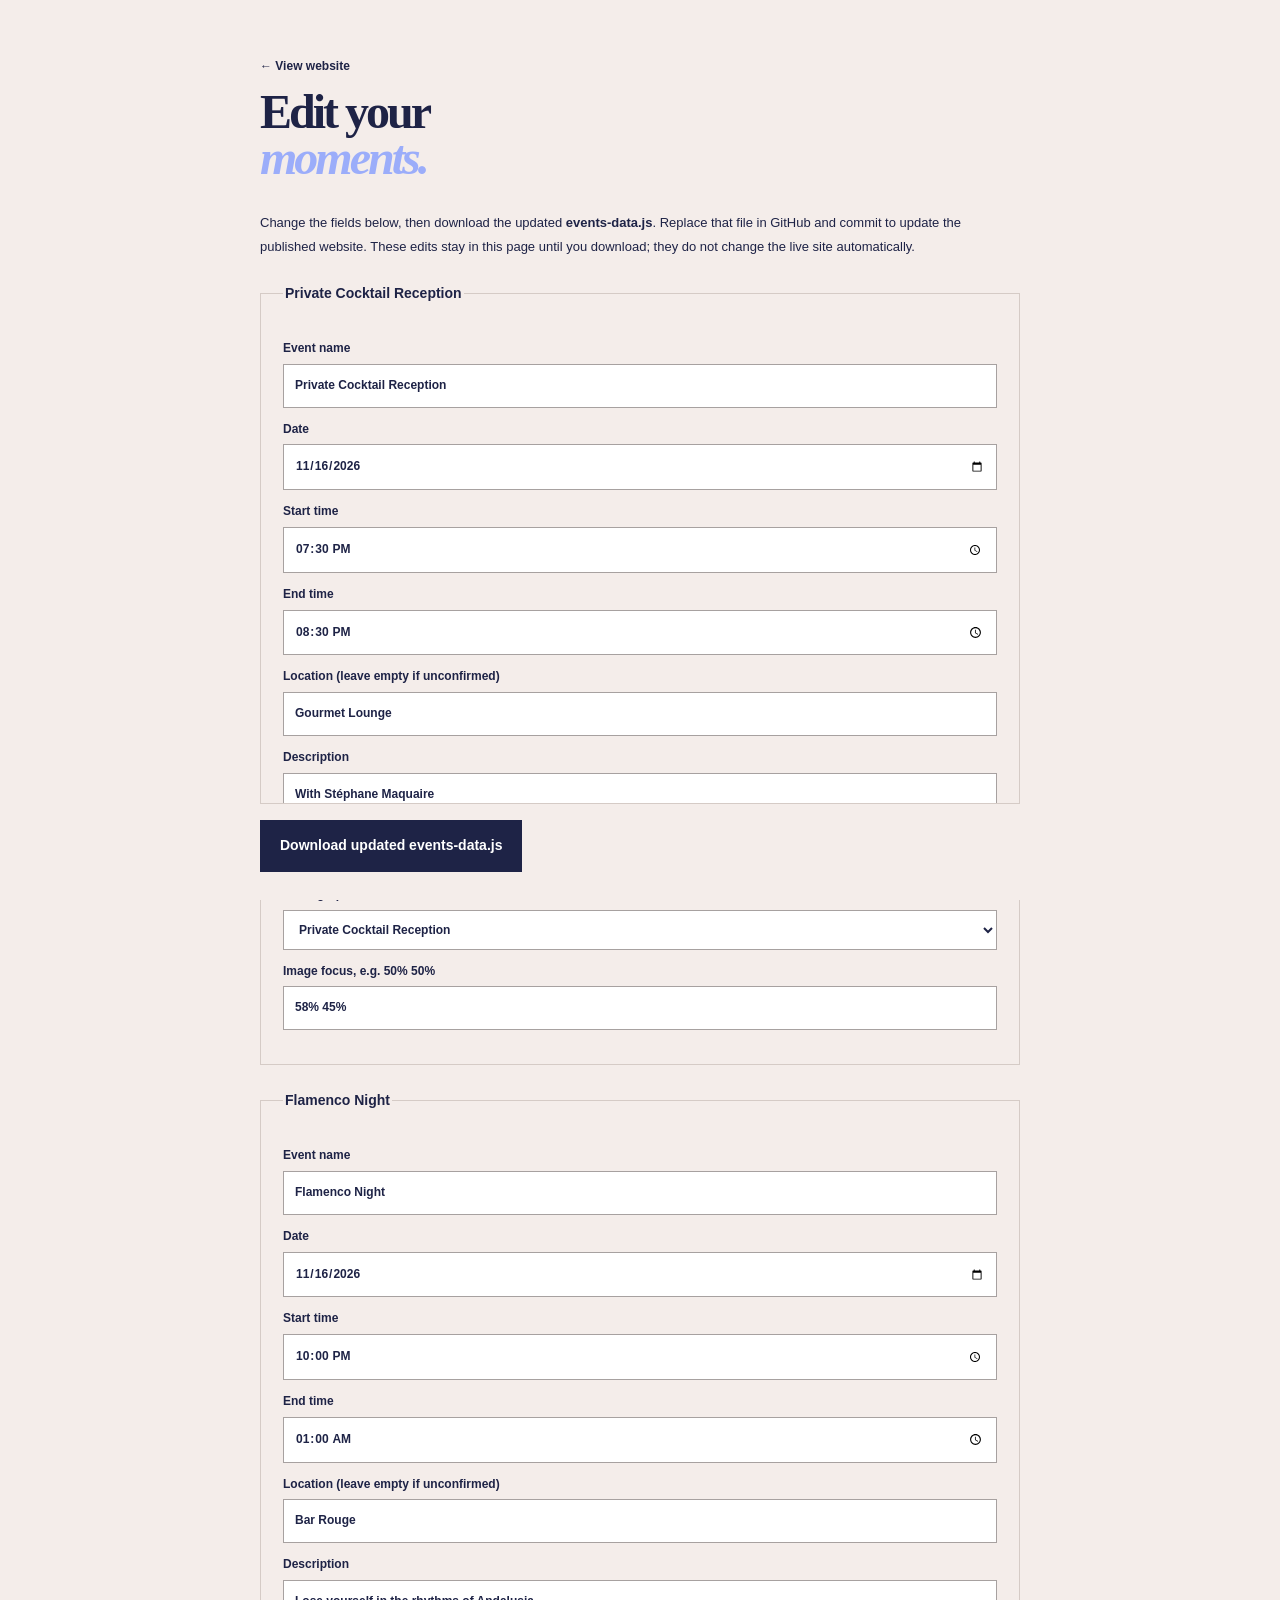
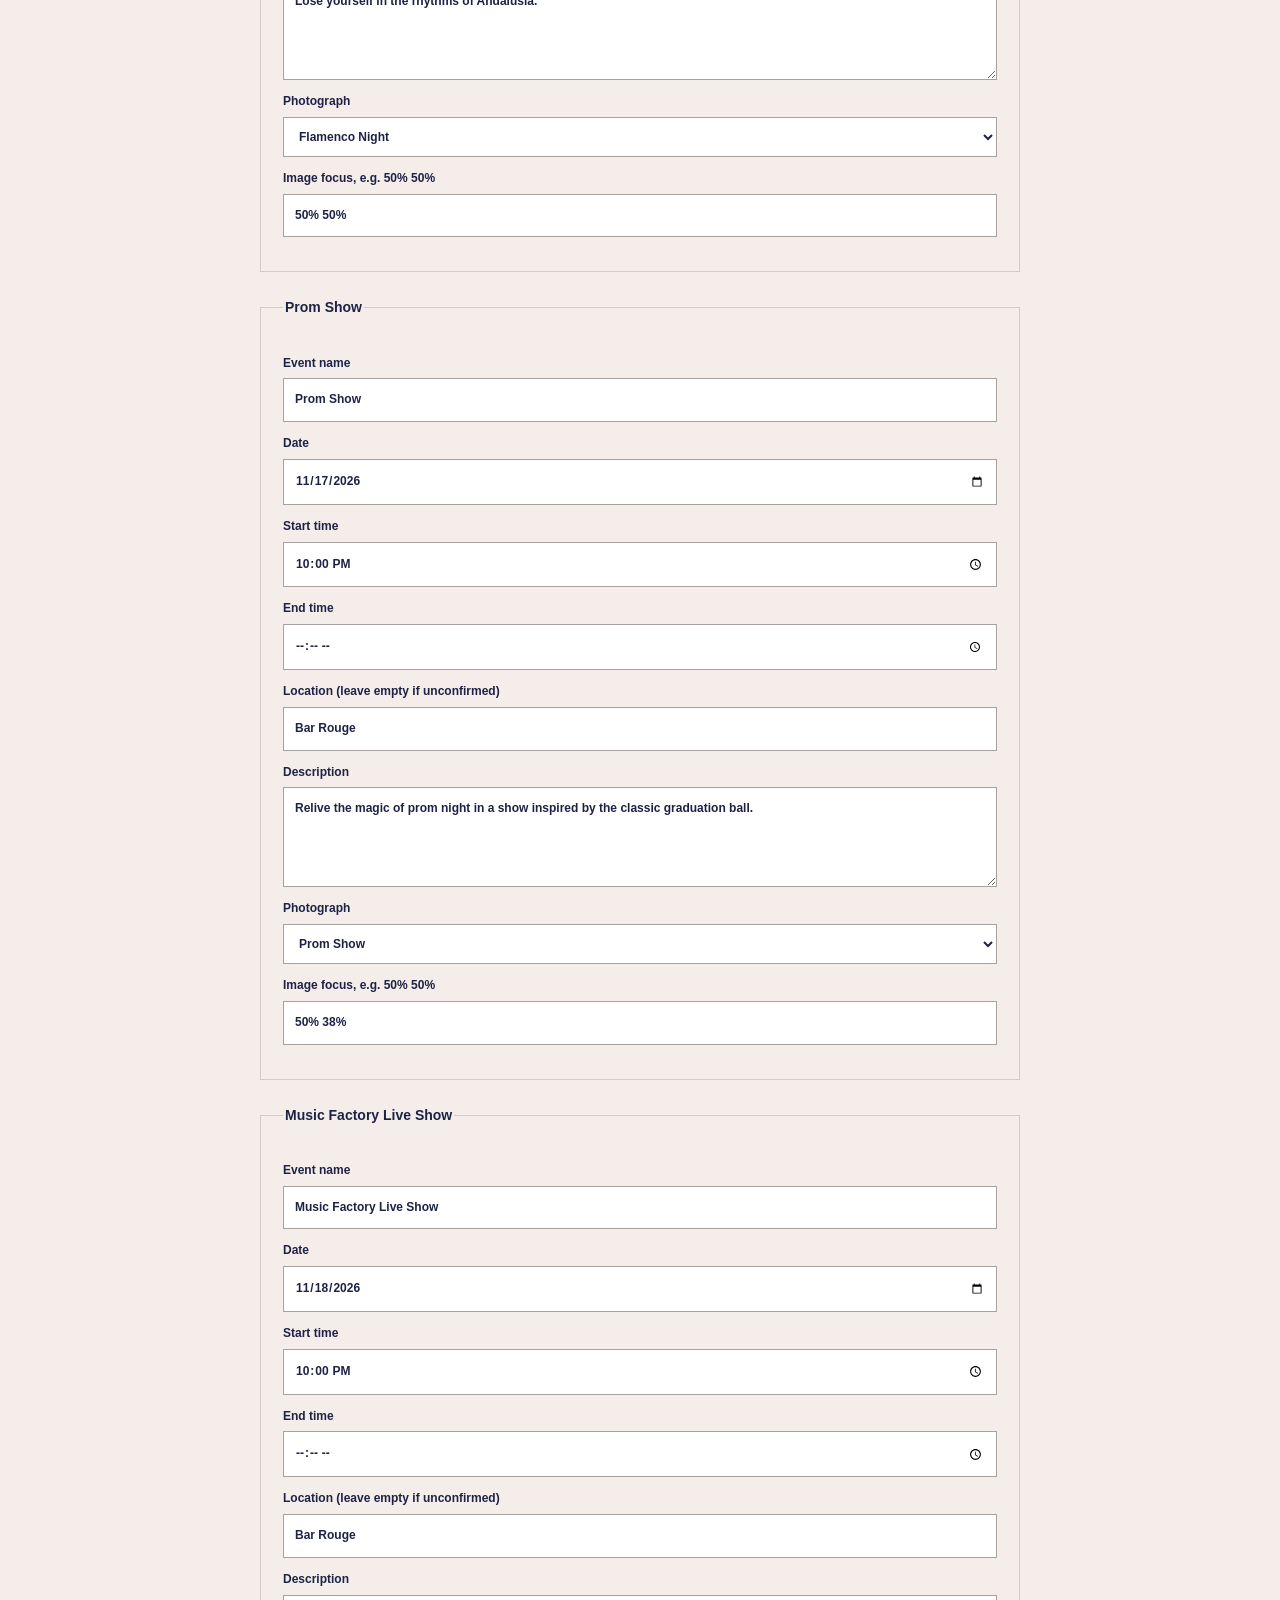
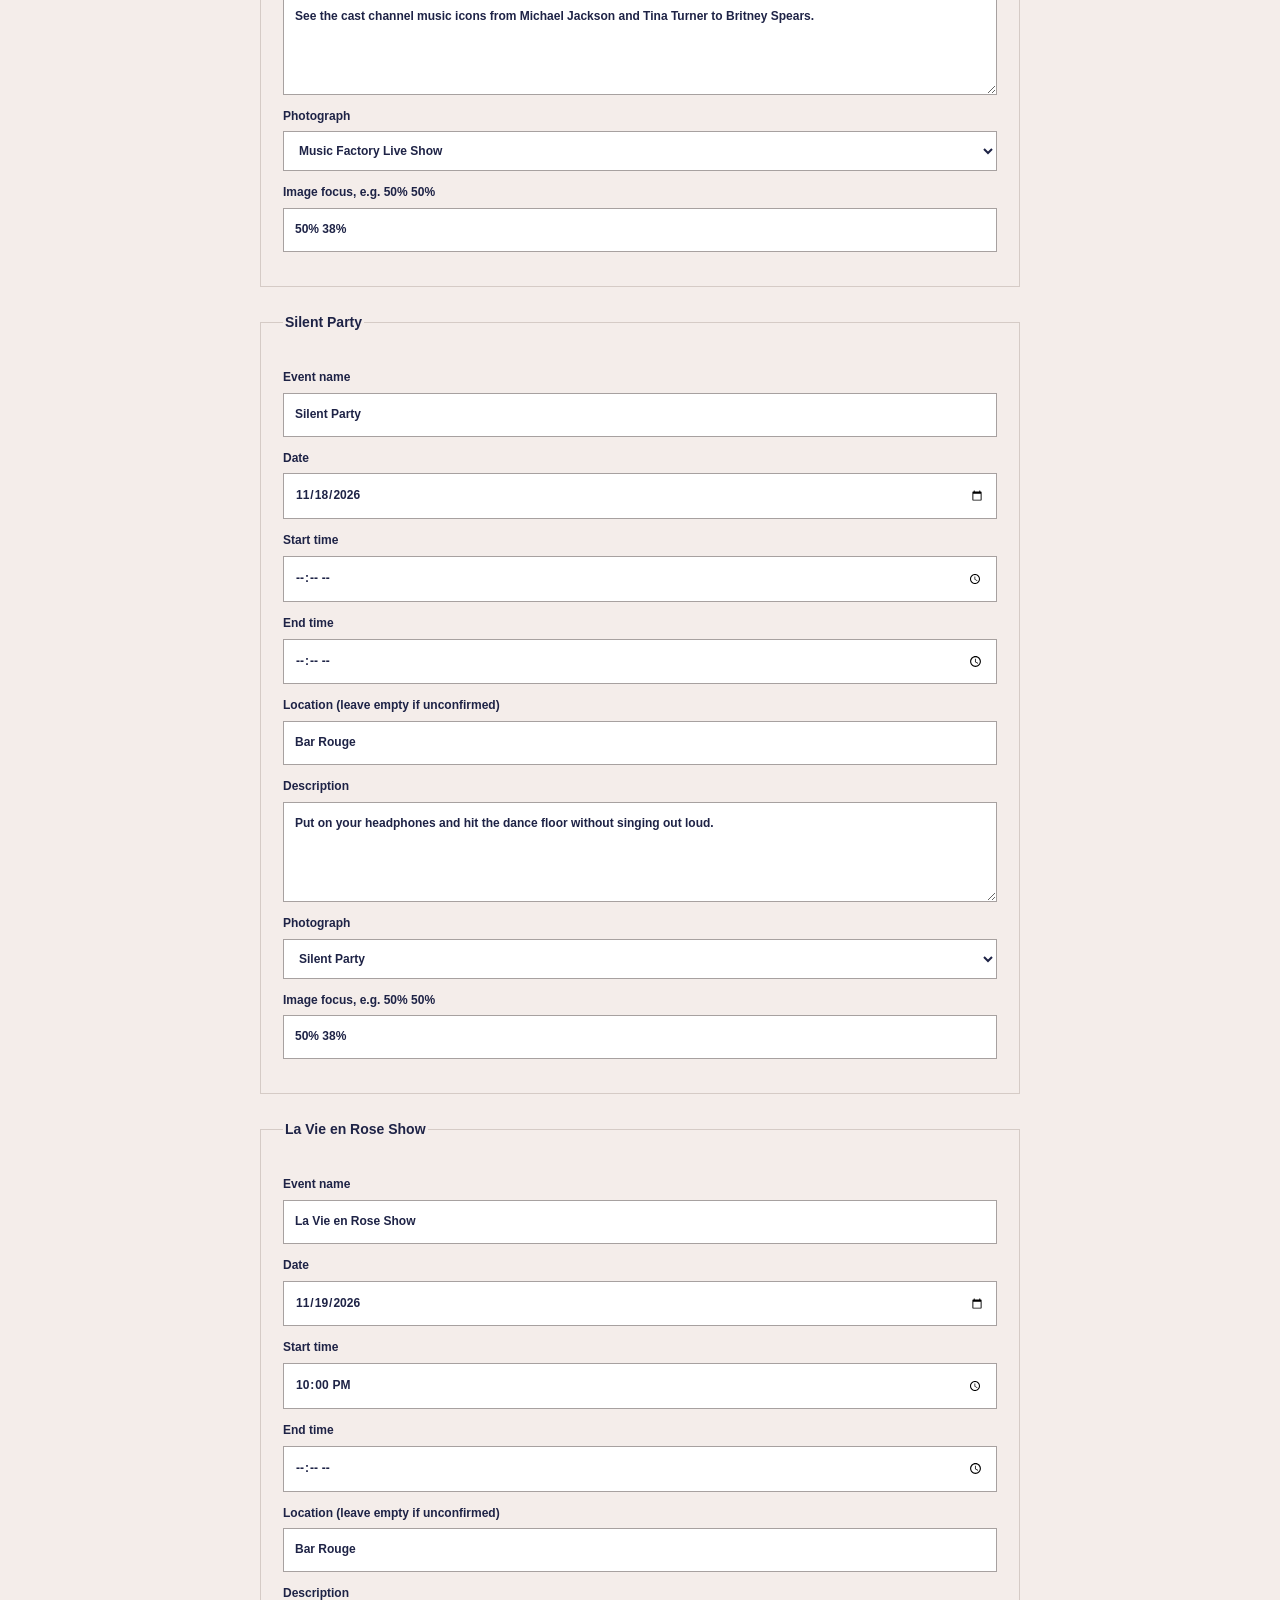
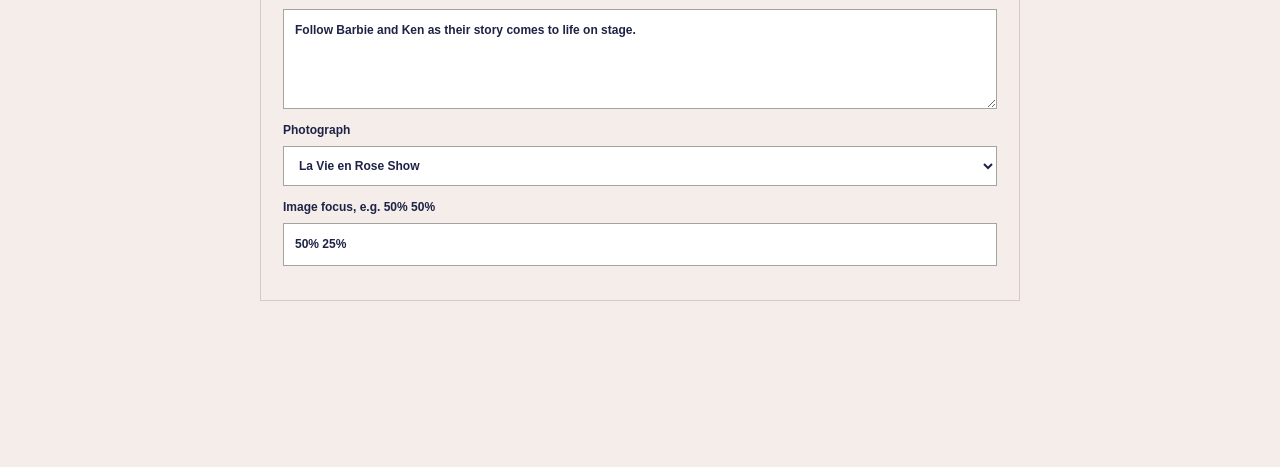
==== editor.html @ 154d4a08 "Add files via upload" ====
<!doctype html><html lang="en"><head><meta charset="utf-8"><meta name="viewport" content="width=device-width,initial-scale=1"><title>Edit Live at Marbella</title><link rel="stylesheet" href="styles.css?v=8"><style>body{background:var(--paper);color:var(--navy);--line:#d5cbc6}main{max-width:800px;margin:25px auto;padding:20px}h1{font-size:48px}h2{font-size:28px}fieldset{border:1px solid var(--line);padding:22px;margin:24px 0}legend{font-weight:700}label{display:block;font-size:12px;font-weight:700;margin:12px 0}input,textarea,select{width:100%;display:block;margin-top:5px;padding:11px;border:1px solid #a7a1a0;background:#fff;color:var(--navy);border-radius:0}textarea{min-height:100px}.row{display:grid;grid-template-columns:repeat(3,1fr);gap:12px}.save{position:sticky;bottom:0;background:var(--paper);padding:16px 0;border-top:1px solid var(--line)}.save button{background:var(--navy);color:white;border:0;padding:14px 20px;font-weight:700}.help{font-size:13px;line-height:1.8}#status{font-size:12px;color:#28553c}@media(max-width:500px){main{padding:16px;margin:0}.row{grid-template-columns:1fr}fieldset{padding:16px}}</style><script defer src="events-data.js"></script><script defer src="editor.js"></script></head><body><main><a class="back" href="index.html">← View website</a><h1>Edit your <em>moments.</em></h1><p class="help">Change the fields below, then download the updated <strong>events-data.js</strong>. Replace that file in GitHub and commit to update the published website. These edits stay in this page until you download; they do not change the live site automatically.</p><form id="editor"><div id="fields"></div><div class="save"><button type="submit">Download updated events-data.js</button><p id="status" role="status"></p></div></form></main></body></html>
---- styles.css ----
:root{--navy:#1e2346;--accent:#9badfa;--stone:#dbd0cb;--paper:#f4edea;--line:#ffffff26;--muted:#c2c5d8;--serif:Newsreader,Georgia,serif;--sans:Inter,Arial,sans-serif}*{box-sizing:border-box}html{scroll-behavior:smooth;scroll-padding-top:95px}body{margin:0;background:var(--navy);color:var(--paper);font:500 14px/1.65 var(--sans);-webkit-font-smoothing:antialiased}a{color:inherit;text-decoration:none}button,input,textarea,select{font:inherit}a:focus-visible,button:focus-visible,input:focus-visible,textarea:focus-visible,select:focus-visible{outline:3px solid var(--accent);outline-offset:5px}button{cursor:pointer;color:inherit}.skip{position:fixed;top:-90px;z-index:30;padding:12px;background:var(--paper);color:var(--navy)}.skip:focus{top:10px}.site-header{max-width:1320px;min-height:100px;margin:auto;padding:20px 40px;display:flex;align-items:center;justify-content:space-between;gap:24px}.back,.programme-link{font-size:12px;font-weight:600;min-height:44px;display:flex;align-items:center}.brand{display:flex;align-items:center;gap:12px}.brand img{object-fit:contain}.brand span{font-size:10px;font-weight:700;letter-spacing:1.4px;line-height:1.4}.brand small{display:block;font-size:8px;font-weight:600;letter-spacing:2px;margin-top:6px;color:var(--accent)}.hero{max-width:1240px;margin:30px auto 75px;display:grid;grid-template-columns:.95fr 1.15fr;gap:48px;align-items:center}.hero-text{padding:24px 0}.eyebrow{font-size:10px;font-weight:700;letter-spacing:1.5px;line-height:1.6}h1{font:700 clamp(68px,7.8vw,112px)/.96 var(--serif);letter-spacing:-3px;margin:0 0 30px}h1 em{display:block;color:var(--accent);font-weight:700}.hero-copy{font-size:15px;line-height:1.8;font-weight:500;color:var(--stone);max-width:310px;margin:0 0 25px}.text-link{display:inline-flex;align-items:center;gap:30px;padding:10px 0;border-bottom:1px solid currentColor;font-size:12px;font-weight:700}.hero-photo{position:relative;overflow:hidden;aspect-ratio:1.23}.hero-photo img{height:100%;width:100%;object-fit:cover;object-position:59% 50%;display:block}.photo-caption{position:absolute;left:20px;bottom:18px;padding:8px 0;color:white;text-shadow:0 1px 9px #111;letter-spacing:1.2px;font-size:8px;font-weight:700}.moments{max-width:1160px;margin:auto;padding-bottom:64px}.section-head{display:flex;align-items:end;justify-content:space-between;gap:20px;margin:0 0 28px}h2{font:700 44px/1.1 var(--serif);letter-spacing:-1px;margin:0}h2 em{font-weight:500;color:var(--accent)}.section-head p{font-size:12px;margin:0 0 4px;color:var(--stone)}.day-nav{display:grid;grid-template-columns:repeat(4,minmax(0,1fr));position:sticky;top:0;z-index:10;background:var(--navy);border-top:1px solid var(--line);border-bottom:1px solid var(--line)}.day-nav button{background:none;border:0;border-bottom:3px solid transparent;padding:14px 8px;min-height:70px;font-size:19px;font-weight:700;line-height:1.25}.day-nav small{display:block;font-size:9px;letter-spacing:1px;font-weight:600;margin-top:5px;color:var(--muted)}.day-nav button[aria-pressed=true]{color:var(--accent);border-bottom-color:var(--accent);background:#9badfa0a}.day-nav button[aria-pressed=true] small{color:var(--accent)}.schedule-note{font-size:10px;line-height:1.7;color:var(--muted);margin:17px 0 38px}.day-section{margin-bottom:36px}.day-title{display:flex;align-items:baseline;justify-content:space-between;gap:20px;margin-bottom:25px}.day-title h3{font:500 27px/1.2 var(--serif);margin:0;color:var(--stone)}.day-title span{font-size:9px;font-weight:700;letter-spacing:1.1px;color:var(--accent)}.event-grid{display:grid;grid-template-columns:repeat(2,minmax(0,1fr));gap:65px 46px;align-items:start}.moment-card{min-width:0;background:none;color:var(--paper)}.moment-meta{display:flex;align-items:baseline;justify-content:space-between;gap:12px;padding:0 0 12px;border-bottom:1px solid var(--line);margin-bottom:14px}.moment-time{font-size:13px;line-height:1.5;font-weight:700;margin:0;white-space:nowrap}.moment-time small{font-size:8px;color:var(--accent);margin-left:5px}.moment-category{font-size:8px;line-height:1.5;letter-spacing:1.1px;text-align:right;text-transform:uppercase;font-weight:700;color:var(--accent);margin:0}.moment-photo{aspect-ratio:4/5;position:relative;overflow:hidden;background:#161b36}.moment-image{display:block;width:100%;height:100%;object-fit:cover}.moment-copy{padding:26px 0 0}.moment-title{font:700 58px/.98 var(--serif);letter-spacing:-1.3px;margin:0 0 20px;overflow-wrap:break-word}.moment-title span,.moment-title em{display:block}.moment-title em{font-weight:700;color:var(--accent)}.moment-location{font-size:12px;line-height:1.6;font-weight:700;color:var(--paper);margin:0 0 17px}.moment-description{font-size:14px;line-height:1.8;color:var(--stone);margin:0;max-width:390px}.moment-dress{display:flex;justify-content:space-between;align-items:baseline;gap:15px;font-size:12px;font-weight:600;padding-top:17px;margin:23px 0 0;border-top:1px solid var(--line);color:var(--paper)}.moment-dress span:first-child{font-size:8px;letter-spacing:1.3px;color:var(--accent);font-weight:700}.single .event-grid{grid-template-columns:1fr}.single .moment-card{display:grid;grid-template-columns:1.1fr 1fr;gap:60px;align-items:center}.single .moment-title{font-size:80px}.single .moment-description{max-width:340px}.single .moment-copy{padding:25px 0 0}.live-status{padding:14px 18px;border-left:3px solid var(--accent);background:#9badfa18;margin:0 0 26px;font-size:12px;font-weight:600}.programme-cta{max-width:1160px;border-top:1px solid var(--line);margin:auto;padding:55px 24px 60px;text-align:center}.programme-cta h2{font-size:50px;margin:23px 0}.programme-cta .eyebrow{font-size:9px;color:var(--stone)}footer{max-width:1160px;margin:auto;padding:30px 0 34px;border-top:1px solid var(--line);display:flex;justify-content:space-between;align-items:center;font-size:10px;font-weight:700;letter-spacing:1px;gap:20px}footer small{display:block;font-size:9px;color:var(--muted);font-weight:500;letter-spacing:0;margin-top:5px}footer a{font-size:11px;letter-spacing:0;min-height:44px;display:flex;align-items:center}
@media(max-width:1320px){.hero{margin-left:40px;margin-right:40px}.moments,footer,.programme-cta{margin-left:40px;margin-right:40px}}
@media(max-width:760px){.site-header{padding:12px 22px;min-height:76px}.programme-link{display:none}.brand img{width:38px;height:42px}.brand{gap:8px}.brand span{font-size:9px;letter-spacing:.8px}.brand small{font-size:7px;letter-spacing:1px}.back{font-size:11px}.hero{margin:14px 22px 46px;grid-template-columns:1fr;gap:24px}.hero-text{padding:12px 0 0}h1{font-size:70px;letter-spacing:-2.2px;margin:0 0 20px}h1 em{display:block}.hero-copy{font-size:14px;line-height:1.7;max-width:290px;margin-bottom:13px}.hero-copy br{display:none}.text-link{font-size:12px;padding:9px 0;gap:26px}.hero-photo{aspect-ratio:5/4;margin-right:-22px}.hero-photo img{object-position:58% 43%}.photo-caption{left:14px;bottom:10px;font-size:7px;padding:6px 0}.moments{margin:0 22px;padding-bottom:10px}.section-head{display:block;margin-bottom:25px}h2{font-size:37px;letter-spacing:-.6px}.section-head p{font-size:12px;margin-top:10px;max-width:270px}.day-nav button{min-height:64px;font-size:20px;padding:11px 3px}.day-nav small{font-size:8px;letter-spacing:.7px}.schedule-note{font-size:9px;margin:14px 0 30px;max-width:290px}.day-title{margin-bottom:25px;gap:14px}.day-title h3{font-size:24px}.day-title span{font-size:8px;white-space:nowrap}.event-grid,.single .event-grid{grid-template-columns:1fr;gap:46px}.single .moment-card{display:block}.moment-meta{padding-bottom:11px;margin-bottom:12px}.moment-time{font-size:12px}.moment-category{font-size:7px;letter-spacing:.8px}.moment-photo{aspect-ratio:4/5}.moment-copy,.single .moment-copy{padding:24px 0 0}.moment-title,.single .moment-title{font-size:clamp(46px,13.3vw,60px);line-height:1;letter-spacing:-1px;margin-bottom:18px}.moment-location{font-size:12px;margin-bottom:13px}.moment-description{font-size:14px;line-height:1.75;max-width:310px}.moment-dress{margin-top:20px;padding-top:15px;font-size:11px}.day-section{margin-bottom:36px}.programme-cta{margin:0 22px;padding:32px 0 36px}.programme-cta h2{font-size:39px}.programme-cta .eyebrow{font-size:8px}footer{margin:0 22px;padding:22px 0;font-size:8px;letter-spacing:.5px}footer small{font-size:8px}footer a{font-size:10px}.live-status{font-size:11px;padding:12px 14px}}
@media(max-width:360px){h1{font-size:61px}.brand span{font-size:8px}.back{font-size:10px}.moment-time{font-size:11px}.moment-category{font-size:6.5px}.moment-title,.single .moment-title{font-size:46px}.moment-meta{gap:8px}}
@media(prefers-reduced-motion:reduce){html{scroll-behavior:auto}}

/* Venue and time share one line below the title; no information overlays photos. */
.moment-info{display:flex;flex-wrap:wrap;align-items:center;gap:9px 20px;margin:0 0 19px}.moment-info .moment-location,.moment-info .moment-time{position:static;display:flex;align-items:center;gap:7px;padding:0;margin:0;background:none;color:var(--paper);font-size:12px;font-weight:600;line-height:1.6;white-space:nowrap}.line-icon{display:inline-flex;flex-shrink:0;width:15px;height:15px;color:var(--accent)}.line-icon svg{width:100%;height:100%}.moment-info .moment-time small{margin-left:0;font-size:8px;color:var(--accent)}.nav-icon{width:18px;height:18px;display:inline-block;flex-shrink:0;vertical-align:middle}.back,.programme-link,footer a{gap:9px}.hero-no-photo{display:block;text-align:center;max-width:900px;margin:32px auto 65px}.hero-no-photo .hero-copy{margin-left:auto;margin-right:auto}.hero-no-photo h1 em{display:inline}.hero-photo{margin-left:0;margin-right:0}.hero-photo img{object-position:center}
@media(max-width:760px){.hero-no-photo{margin:18px 22px 45px;text-align:left}.hero-no-photo h1 em{display:block}.hero-no-photo .hero-copy{margin-left:0}.hero-photo{margin-left:0;margin-right:0}.moment-info{gap:9px 15px;margin-bottom:17px}.moment-info .moment-location,.moment-info .moment-time{font-size:11px}.line-icon{width:14px;height:14px}.single .moment-copy{padding-top:24px}}

/* Supplied party cover: balanced margins and a portrait crop retaining both faces. */
.hero-cover{display:grid;grid-template-columns:.95fr 1.05fr;gap:60px;max-width:1160px;margin:22px auto 70px;text-align:left;align-items:center}.hero-cover .hero-photo{width:100%;margin:0;aspect-ratio:4/5;overflow:hidden}.hero-cover .hero-photo img{object-fit:cover;object-position:50% 66%;width:100%;height:100%;display:block}.hero-cover .hero-text{min-width:0}.hero-cover .hero-copy{margin-left:0;margin-right:0}
@media(max-width:1240px){.hero-cover{margin-left:40px;margin-right:40px}}
@media(max-width:760px){.hero-cover{grid-template-columns:1fr;gap:28px;margin:14px 22px 45px}.hero-cover .hero-text{padding:12px 0 0}.hero-cover .hero-photo{aspect-ratio:4/5;width:100%;margin:0}.hero-cover .hero-photo img{object-position:50% 66%}}

/* Compact cover and a direct route to the programme by day. */
.visually-hidden{position:absolute;width:1px;height:1px;padding:0;margin:-1px;overflow:hidden;clip:rect(0,0,0,0);white-space:nowrap;border:0}.hero-cover{display:block;max-width:1160px;margin:18px auto 36px}.hero-cover .hero-text{padding:12px 0 24px}.hero-cover h1{font-size:clamp(58px,7vw,92px);margin:0}.hero-cover h1 em{display:inline}.hero-cover .hero-photo{aspect-ratio:2/1;margin:0;width:100%}.hero-cover .hero-photo img{object-position:50% 65%}.schedule-note{margin-top:12px;margin-bottom:27px}.moment-card{padding-bottom:15px}
@media(max-width:1240px){.hero-cover{margin-left:40px;margin-right:40px}}
@media(max-width:760px){.hero-cover{margin:8px 22px 25px}.hero-cover .hero-text{padding:9px 0 19px}.hero-cover h1{font-size:clamp(41px,12vw,53px);letter-spacing:-1.6px;line-height:1.05}.hero-cover h1 em{display:inline}.hero-cover .hero-photo{aspect-ratio:16/10;width:100%;margin:0}.hero-cover .hero-photo img{object-position:50% 65%}.schedule-note{margin:12px 0 25px;font-size:9px}.day-title{margin-bottom:20px}.moment-title,.single .moment-title{font-size:clamp(42px,12vw,53px)}.event-grid,.single .event-grid{gap:35px}.moment-copy,.single .moment-copy{padding-top:20px}.moment-card{padding-bottom:0}}

@media(max-width:760px){.hero-cover h1{font-size:clamp(34px,11vw,49px)}}
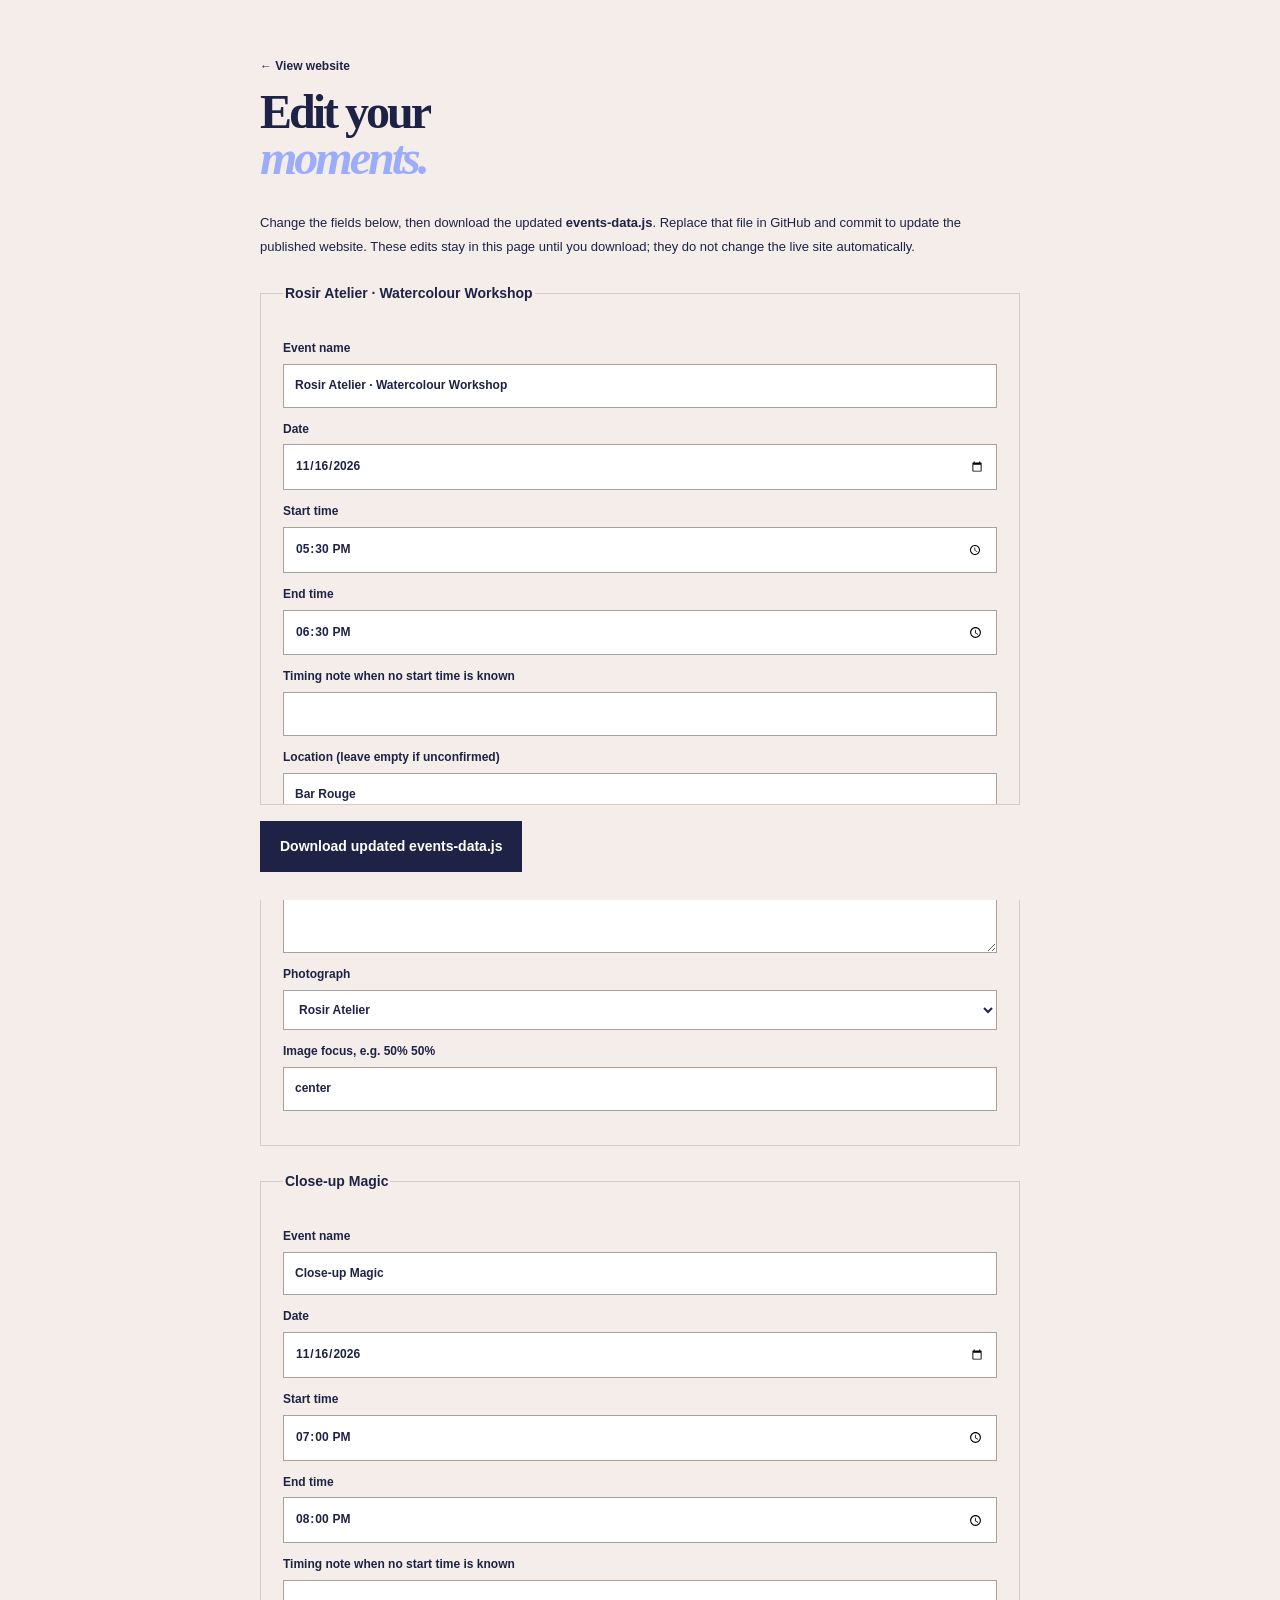
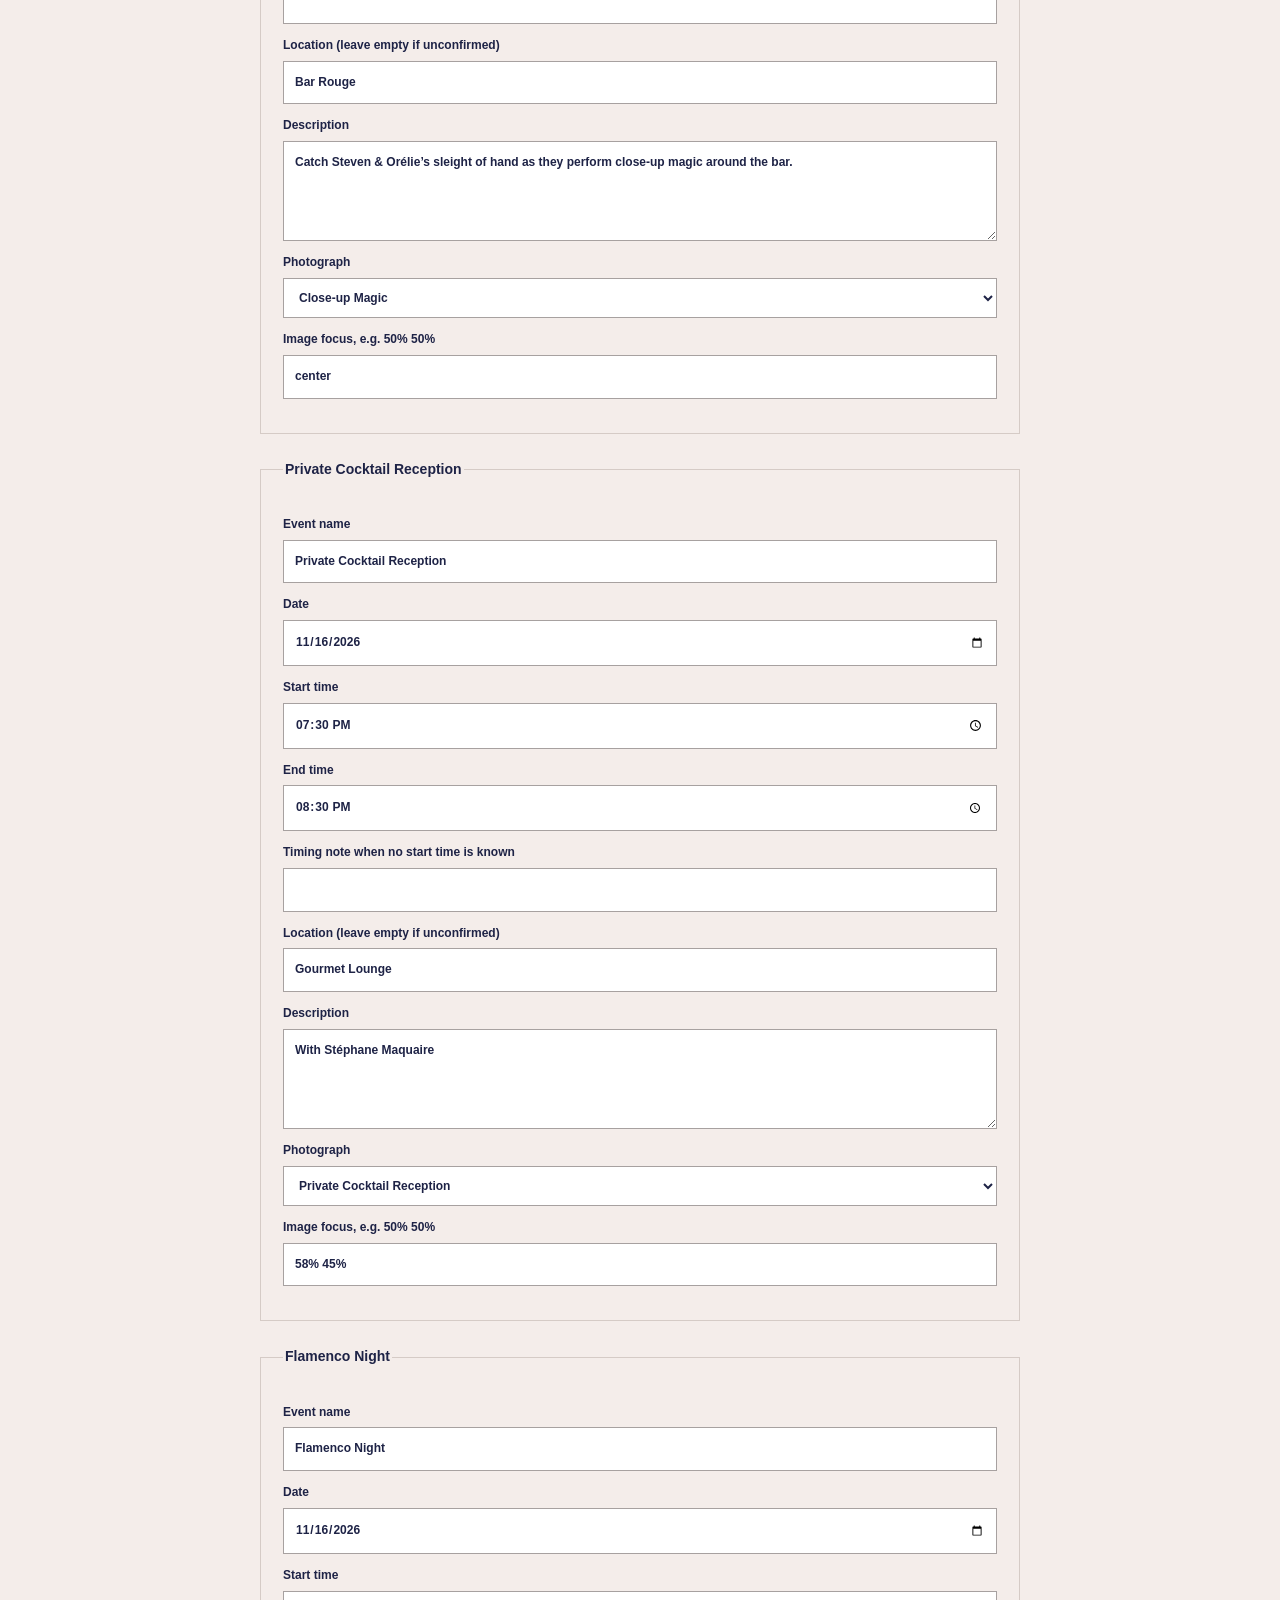
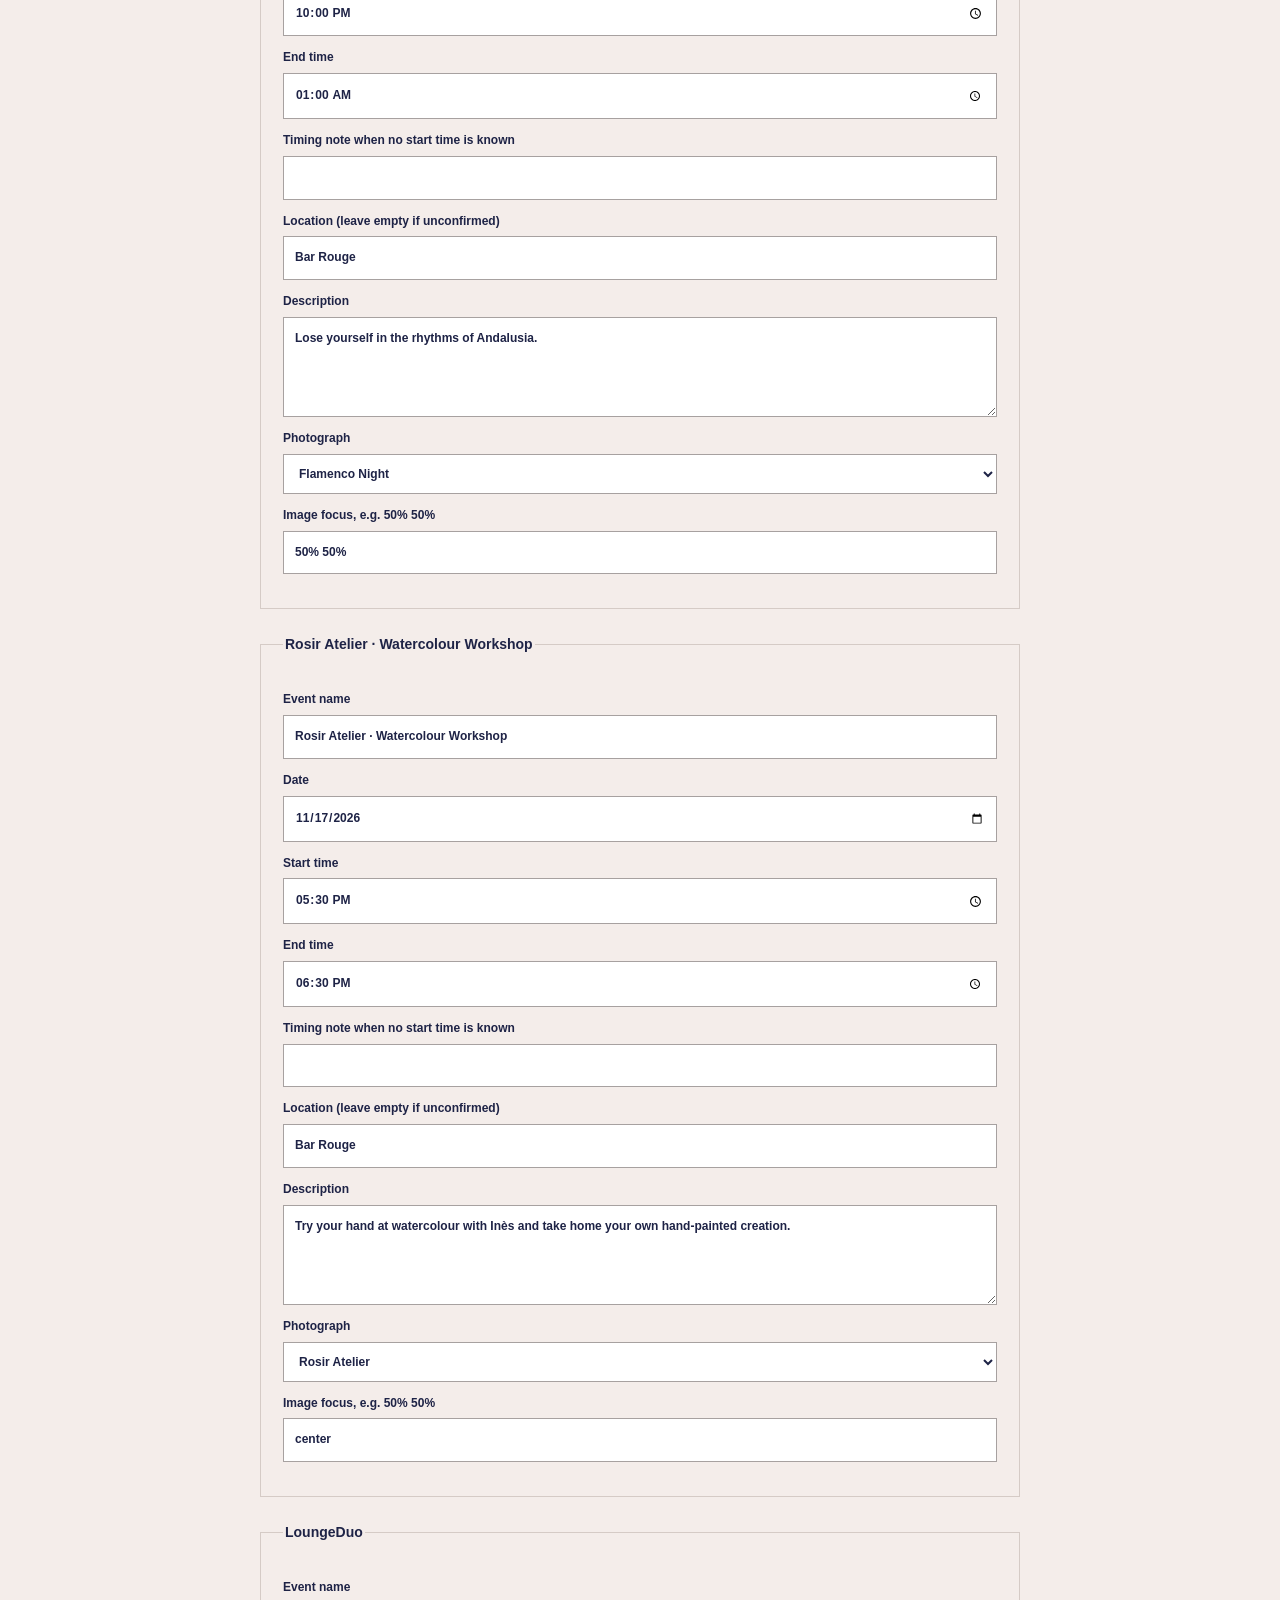
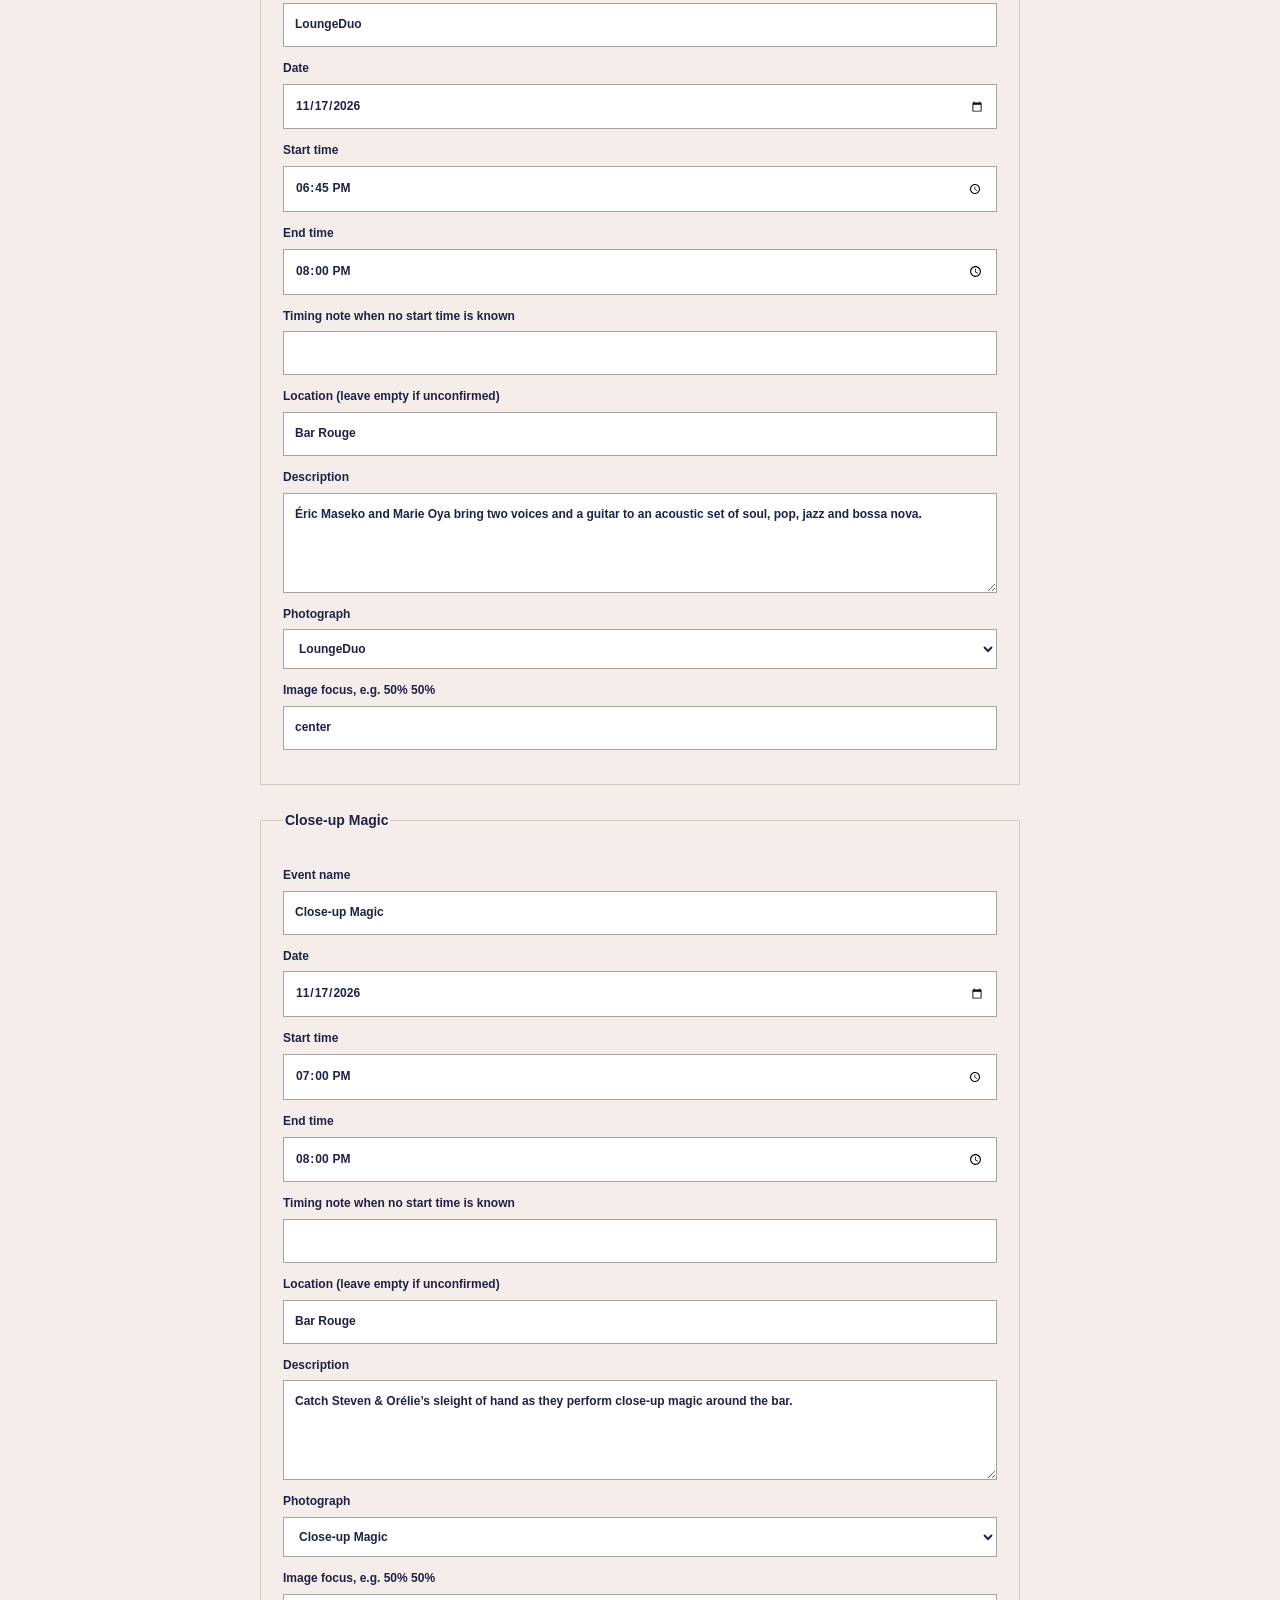
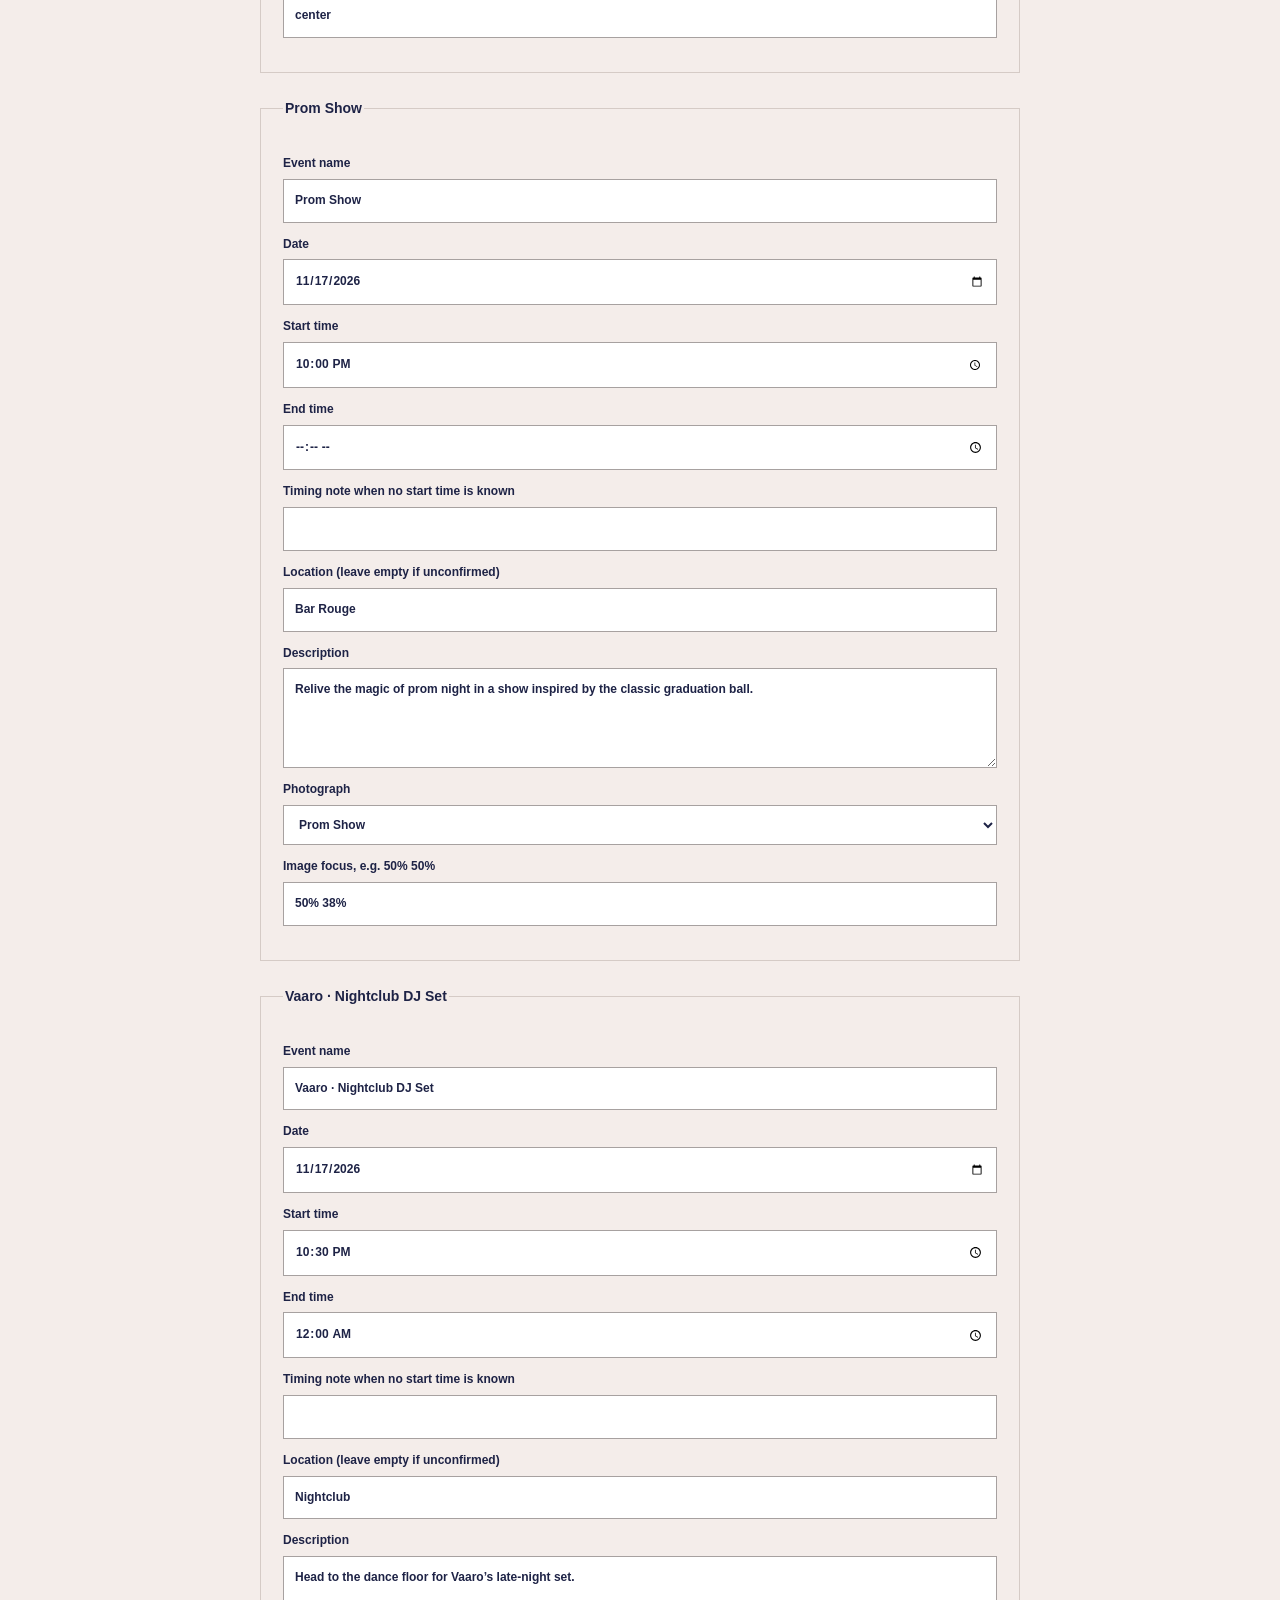
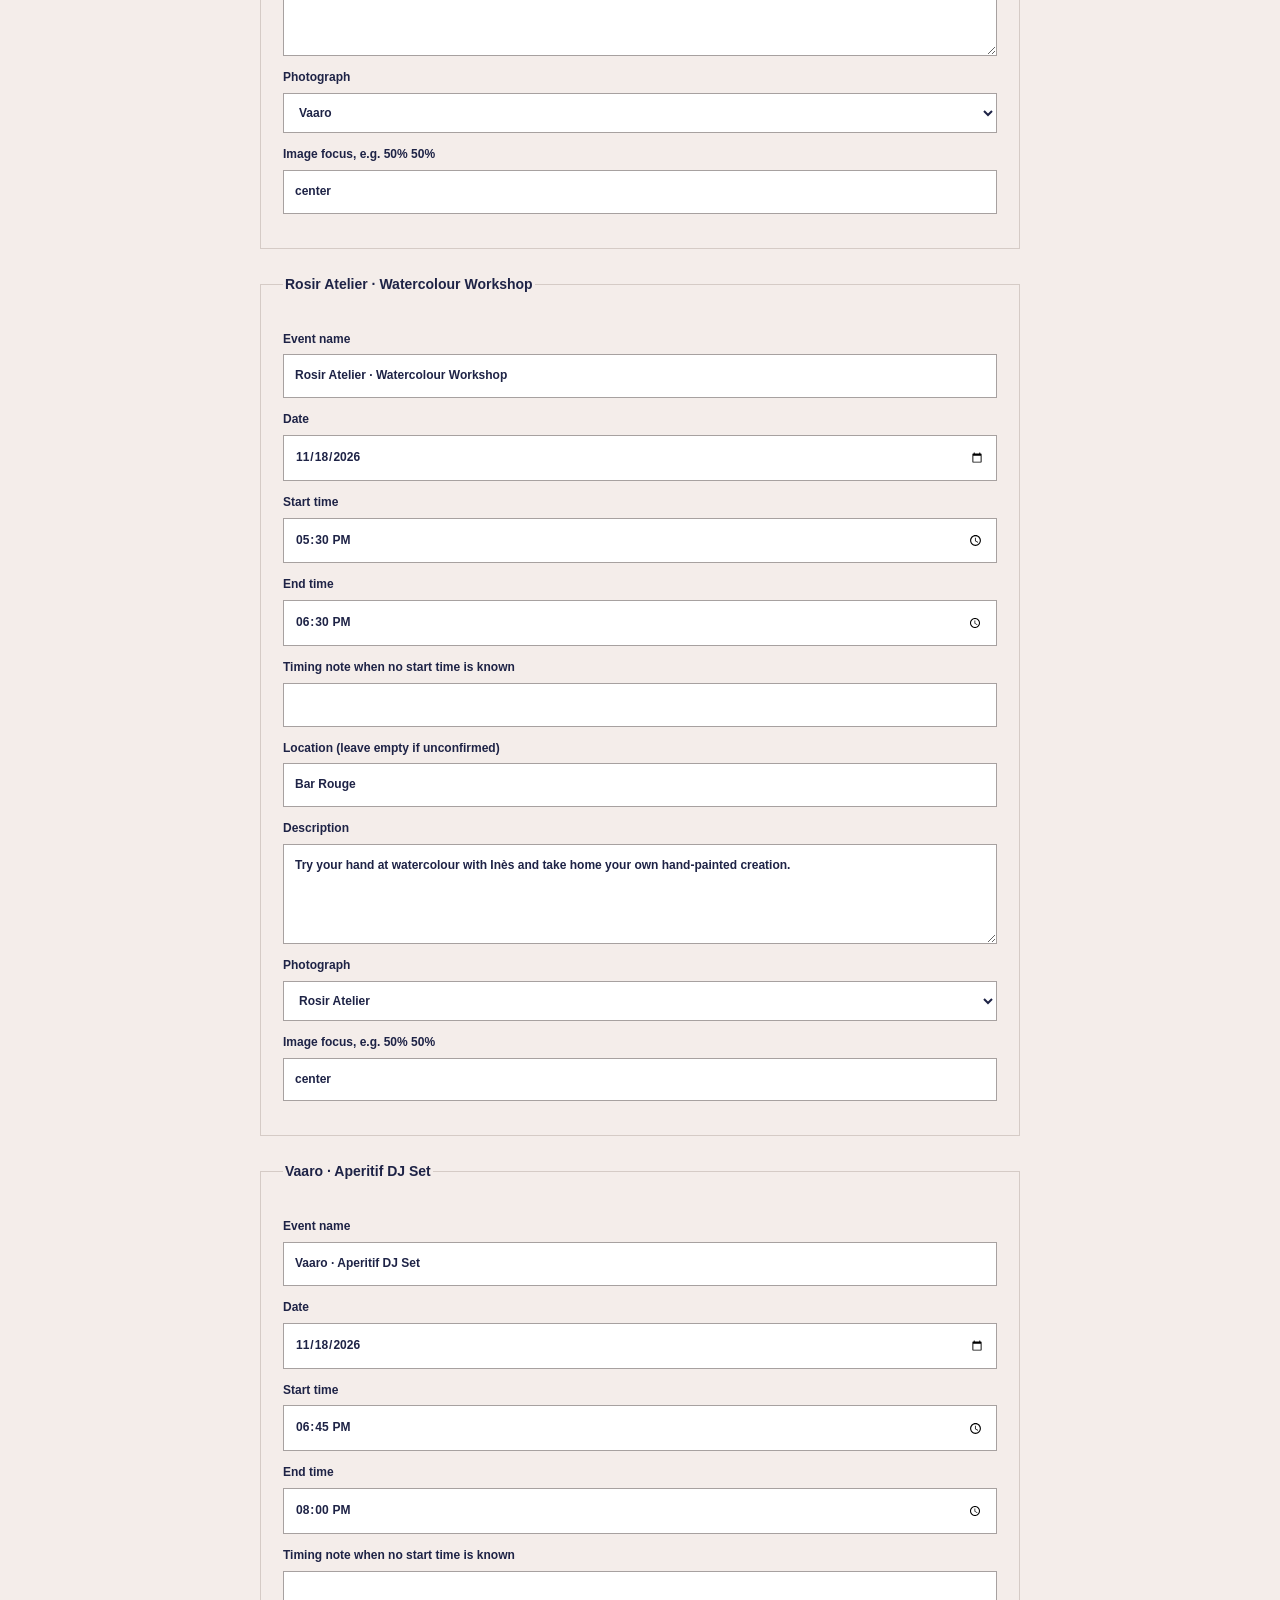
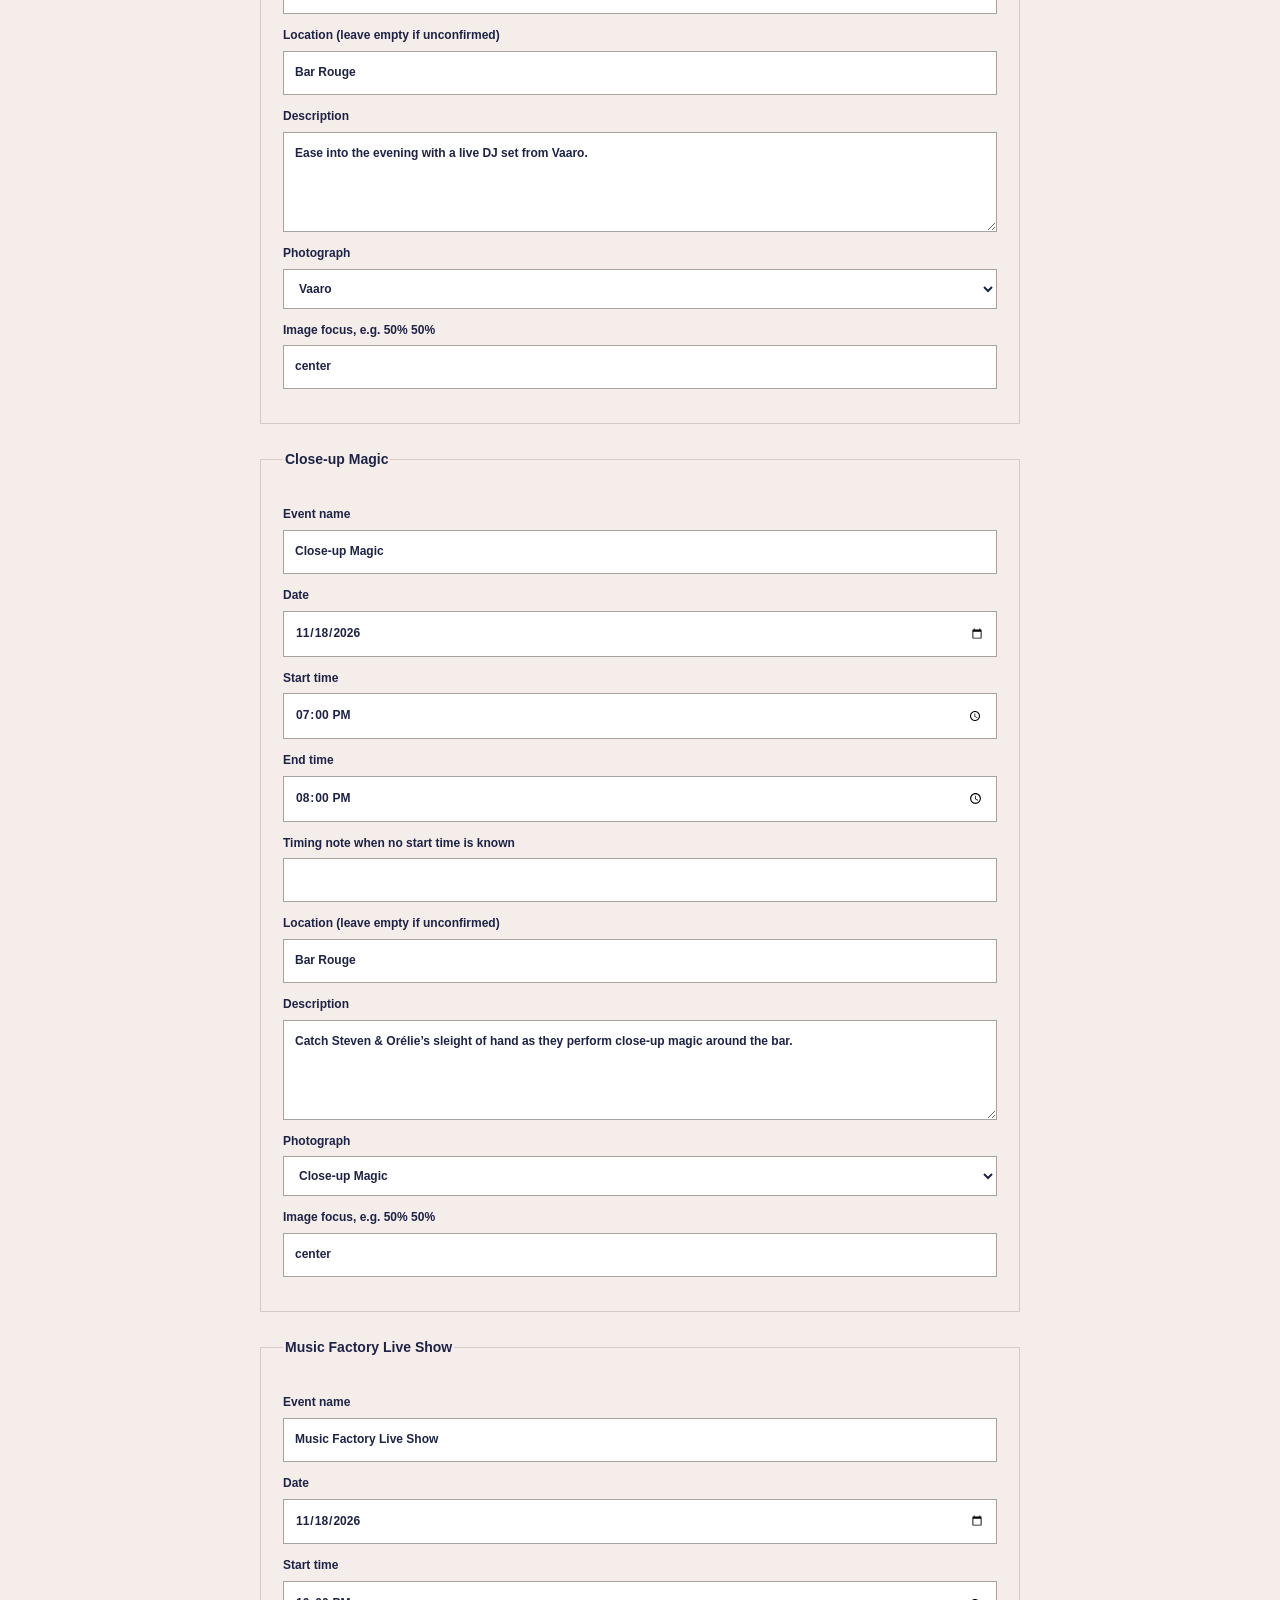
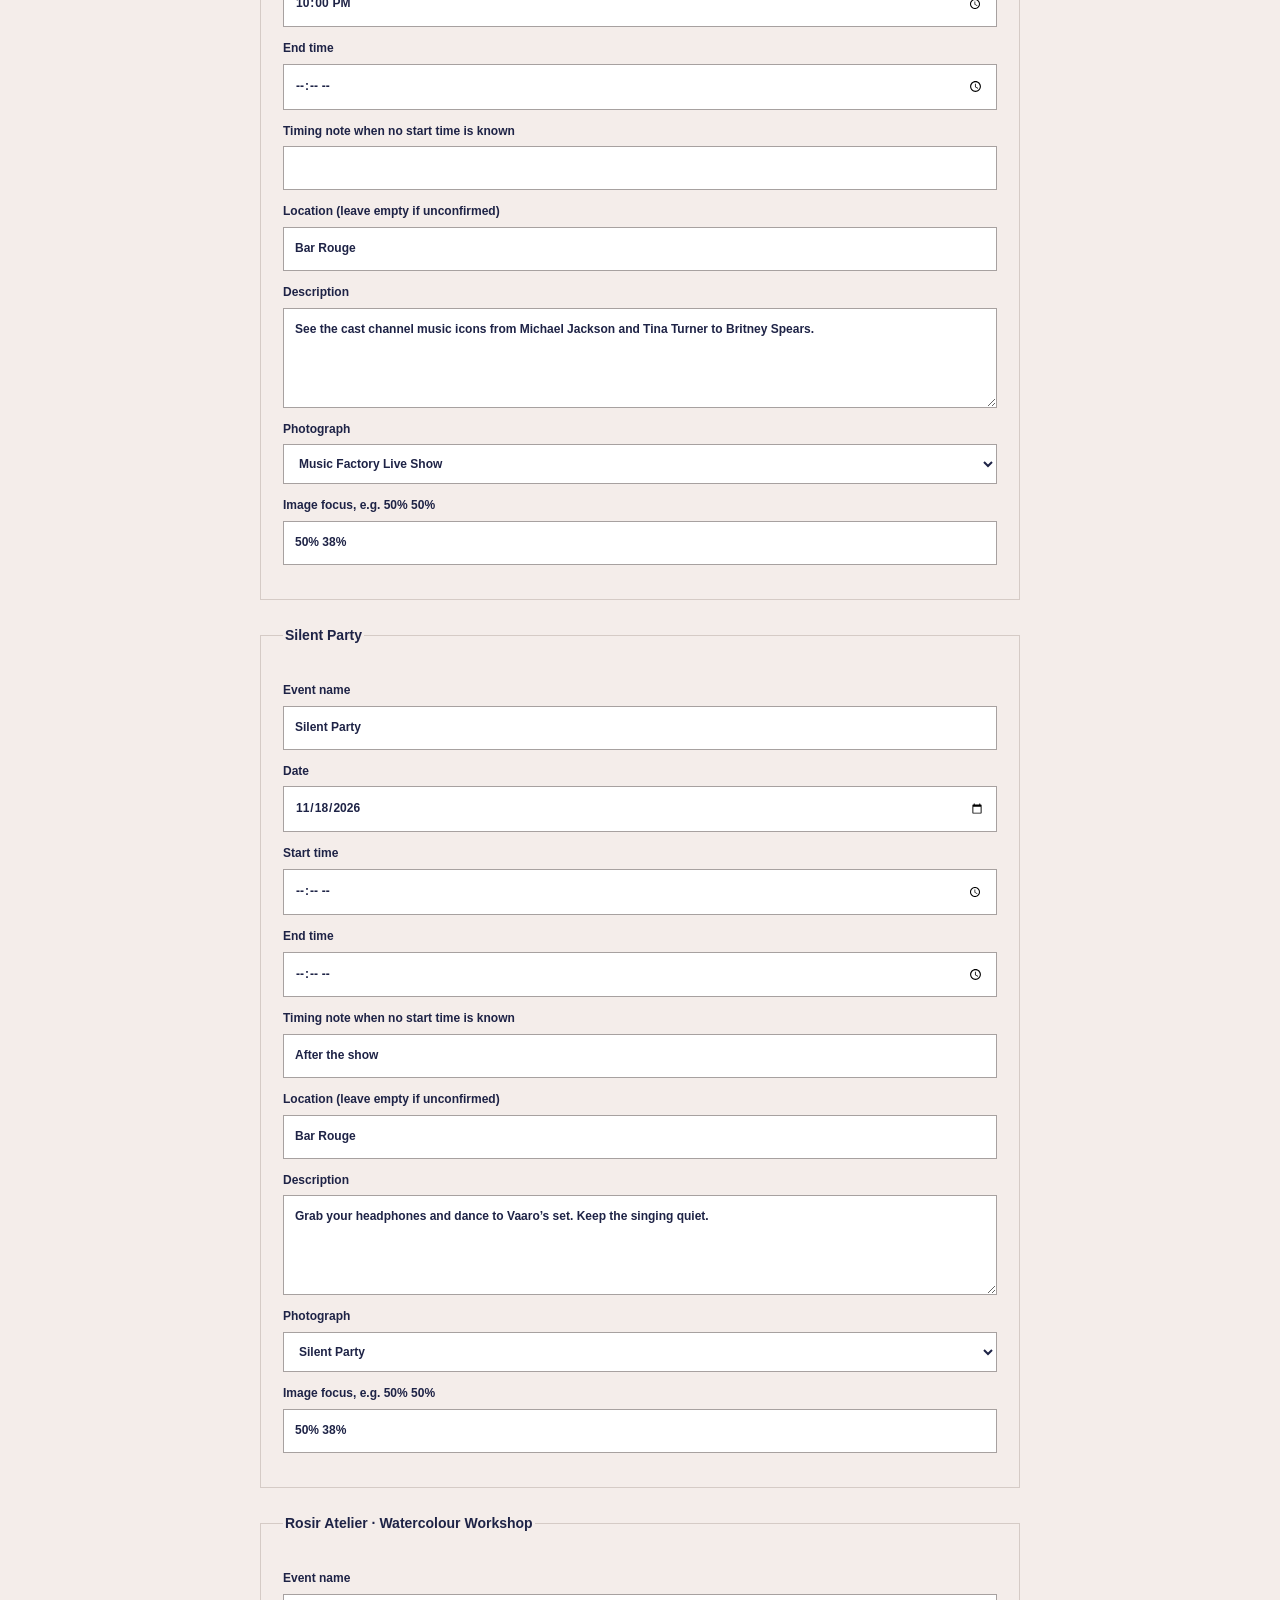
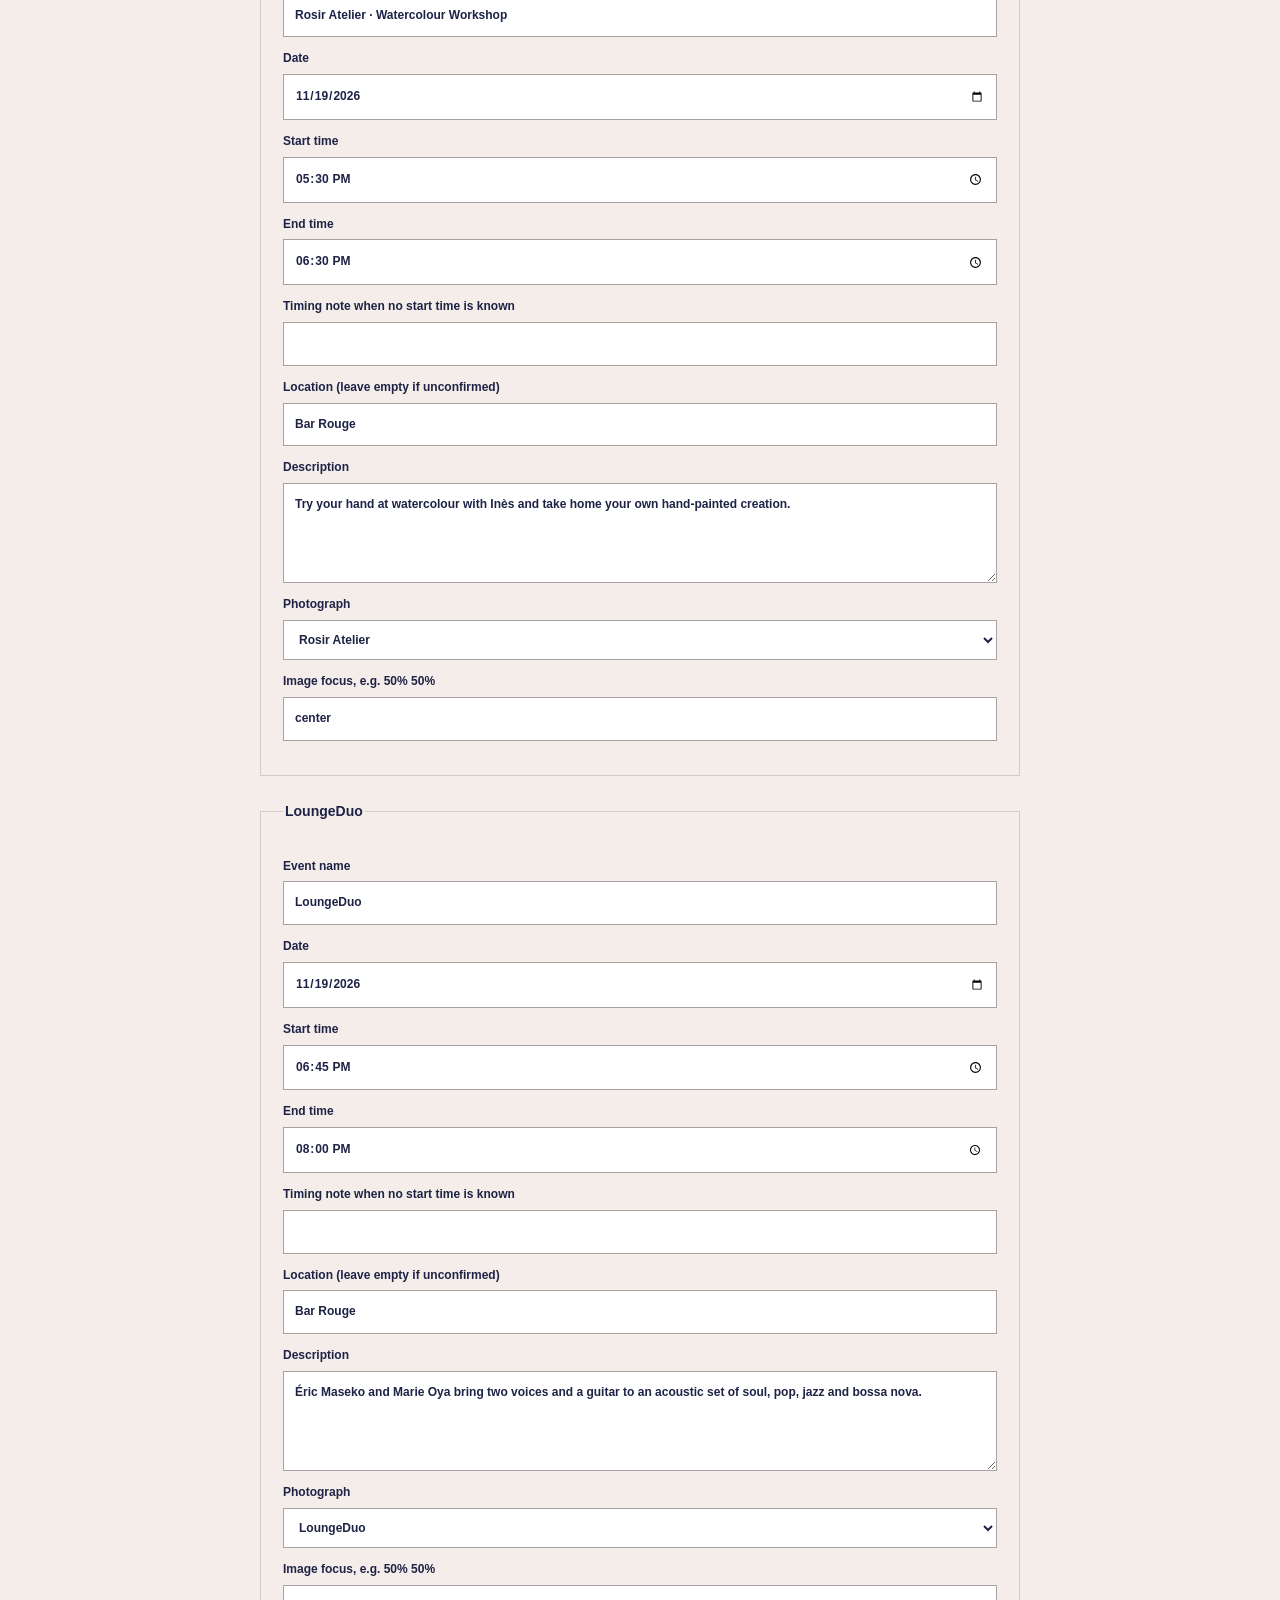
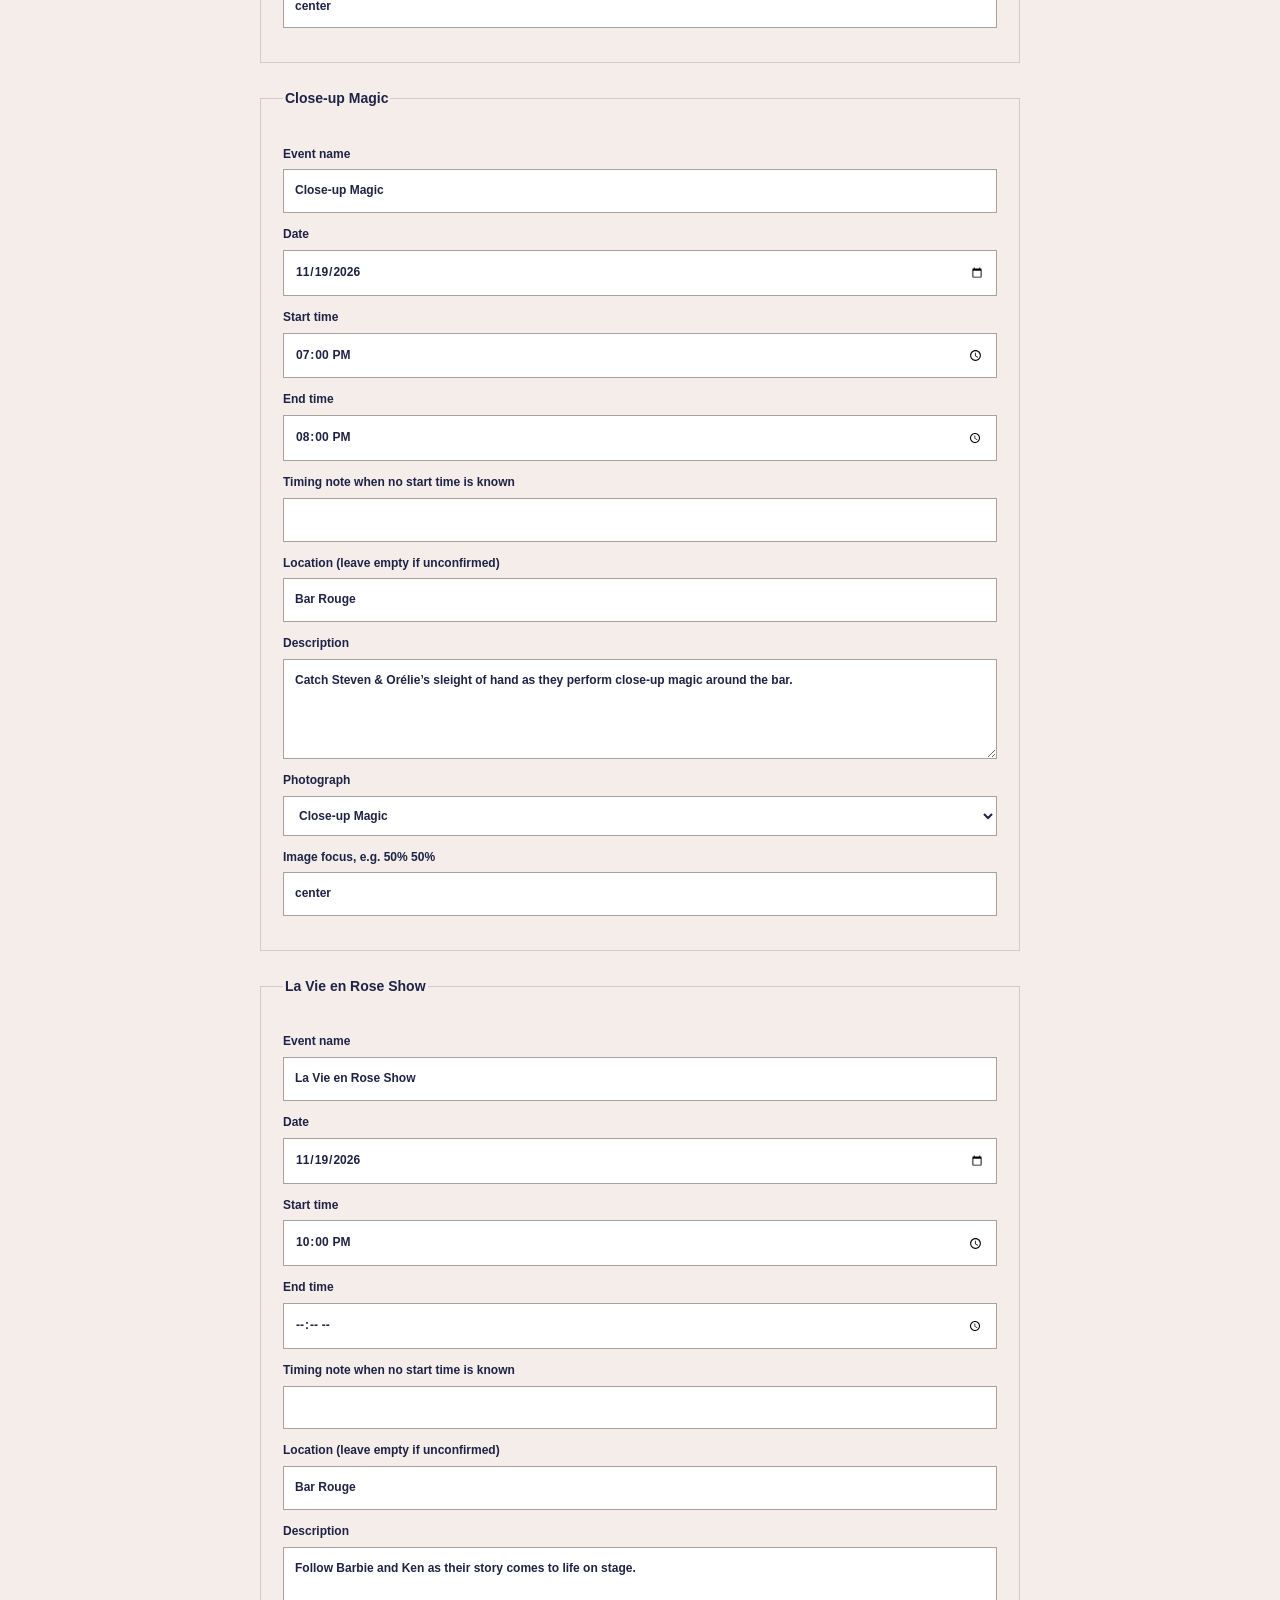
==== commit 25c997a7: "Add files via upload" ====
--- a/editor.html
+++ b/editor.html
@@ -1 +1 @@
-<!doctype html><html lang="en"><head><meta charset="utf-8"><meta name="viewport" content="width=device-width,initial-scale=1"><title>Edit Live at Marbella</title><link rel="stylesheet" href="styles.css?v=8"><style>body{background:var(--paper);color:var(--navy);--line:#d5cbc6}main{max-width:800px;margin:25px auto;padding:20px}h1{font-size:48px}h2{font-size:28px}fieldset{border:1px solid var(--line);padding:22px;margin:24px 0}legend{font-weight:700}label{display:block;font-size:12px;font-weight:700;margin:12px 0}input,textarea,select{width:100%;display:block;margin-top:5px;padding:11px;border:1px solid #a7a1a0;background:#fff;color:var(--navy);border-radius:0}textarea{min-height:100px}.row{display:grid;grid-template-columns:repeat(3,1fr);gap:12px}.save{position:sticky;bottom:0;background:var(--paper);padding:16px 0;border-top:1px solid var(--line)}.save button{background:var(--navy);color:white;border:0;padding:14px 20px;font-weight:700}.help{font-size:13px;line-height:1.8}#status{font-size:12px;color:#28553c}@media(max-width:500px){main{padding:16px;margin:0}.row{grid-template-columns:1fr}fieldset{padding:16px}}</style><script defer src="events-data.js"></script><script defer src="editor.js"></script></head><body><main><a class="back" href="index.html">← View website</a><h1>Edit your <em>moments.</em></h1><p class="help">Change the fields below, then download the updated <strong>events-data.js</strong>. Replace that file in GitHub and commit to update the published website. These edits stay in this page until you download; they do not change the live site automatically.</p><form id="editor"><div id="fields"></div><div class="save"><button type="submit">Download updated events-data.js</button><p id="status" role="status"></p></div></form></main></body></html>
+<!doctype html><html lang="en"><head><meta charset="utf-8"><meta name="viewport" content="width=device-width,initial-scale=1"><title>Edit Live at Marbella</title><link rel="stylesheet" href="styles.css?v=8"><style>body{background:var(--paper);color:var(--navy);--line:#d5cbc6}main{max-width:800px;margin:25px auto;padding:20px}h1{font-size:48px}h2{font-size:28px}fieldset{border:1px solid var(--line);padding:22px;margin:24px 0}legend{font-weight:700}label{display:block;font-size:12px;font-weight:700;margin:12px 0}input,textarea,select{width:100%;display:block;margin-top:5px;padding:11px;border:1px solid #a7a1a0;background:#fff;color:var(--navy);border-radius:0}textarea{min-height:100px}.row{display:grid;grid-template-columns:repeat(3,1fr);gap:12px}.save{position:sticky;bottom:0;background:var(--paper);padding:16px 0;border-top:1px solid var(--line)}.save button{background:var(--navy);color:white;border:0;padding:14px 20px;font-weight:700}.help{font-size:13px;line-height:1.8}#status{font-size:12px;color:#28553c}@media(max-width:500px){main{padding:16px;margin:0}.row{grid-template-columns:1fr}fieldset{padding:16px}}</style><script defer src="events-data.js?v=2"></script><script defer src="editor.js?v=2"></script></head><body><main><a class="back" href="index.html">← View website</a><h1>Edit your <em>moments.</em></h1><p class="help">Change the fields below, then download the updated <strong>events-data.js</strong>. Replace that file in GitHub and commit to update the published website. These edits stay in this page until you download; they do not change the live site automatically.</p><form id="editor"><div id="fields"></div><div class="save"><button type="submit">Download updated events-data.js</button><p id="status" role="status"></p></div></form></main></body></html>
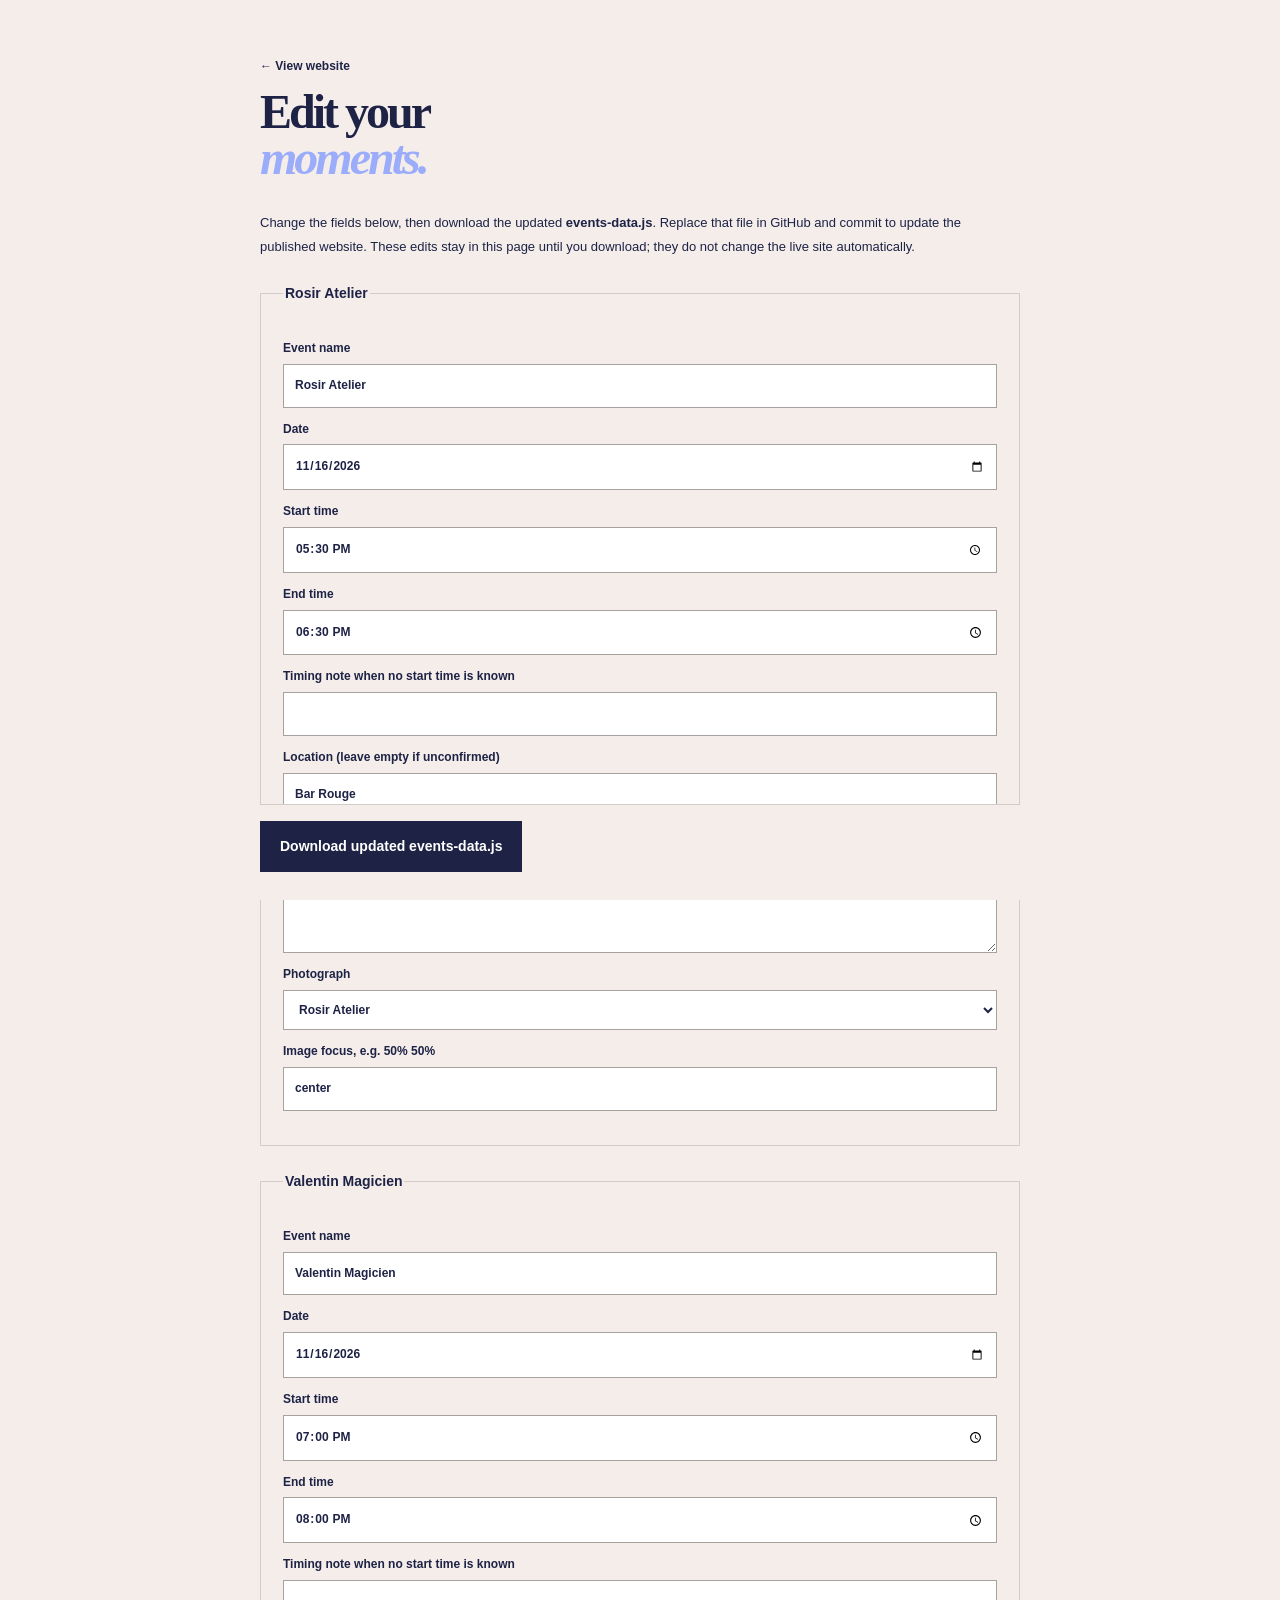
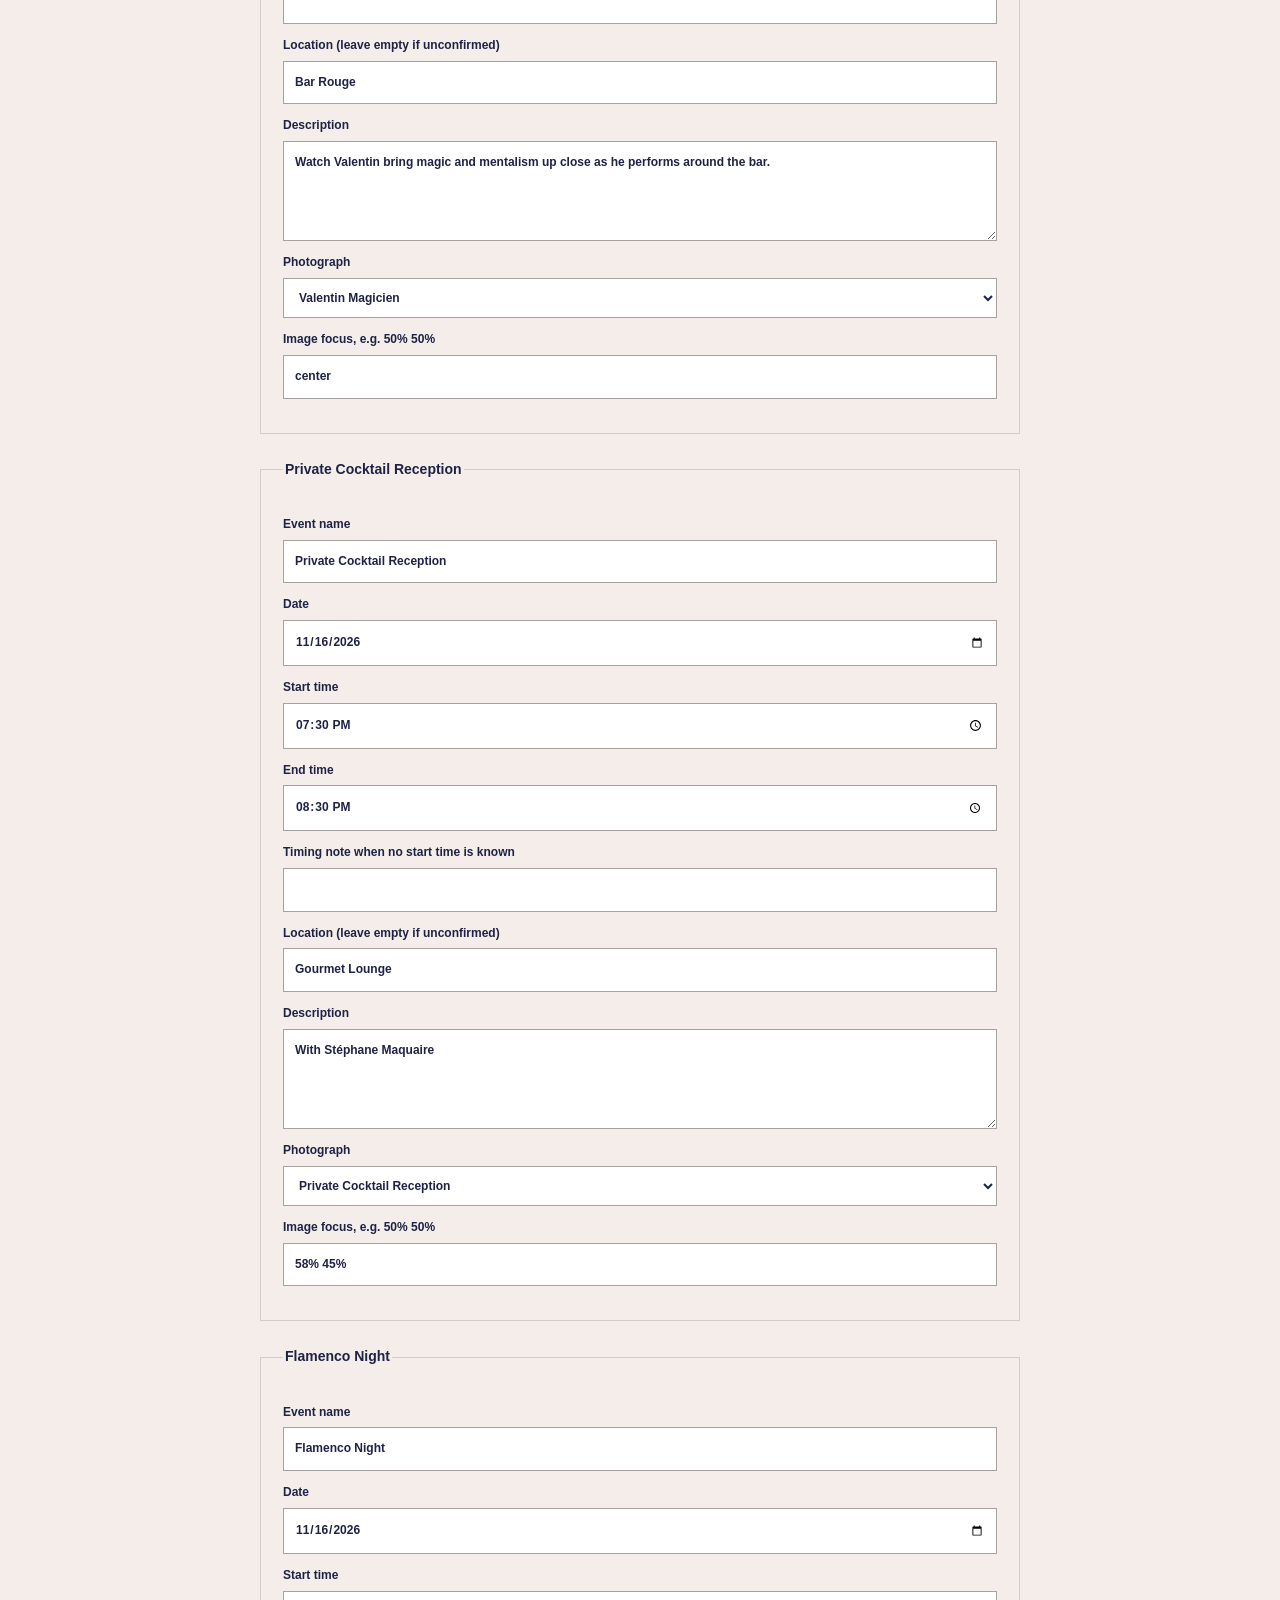
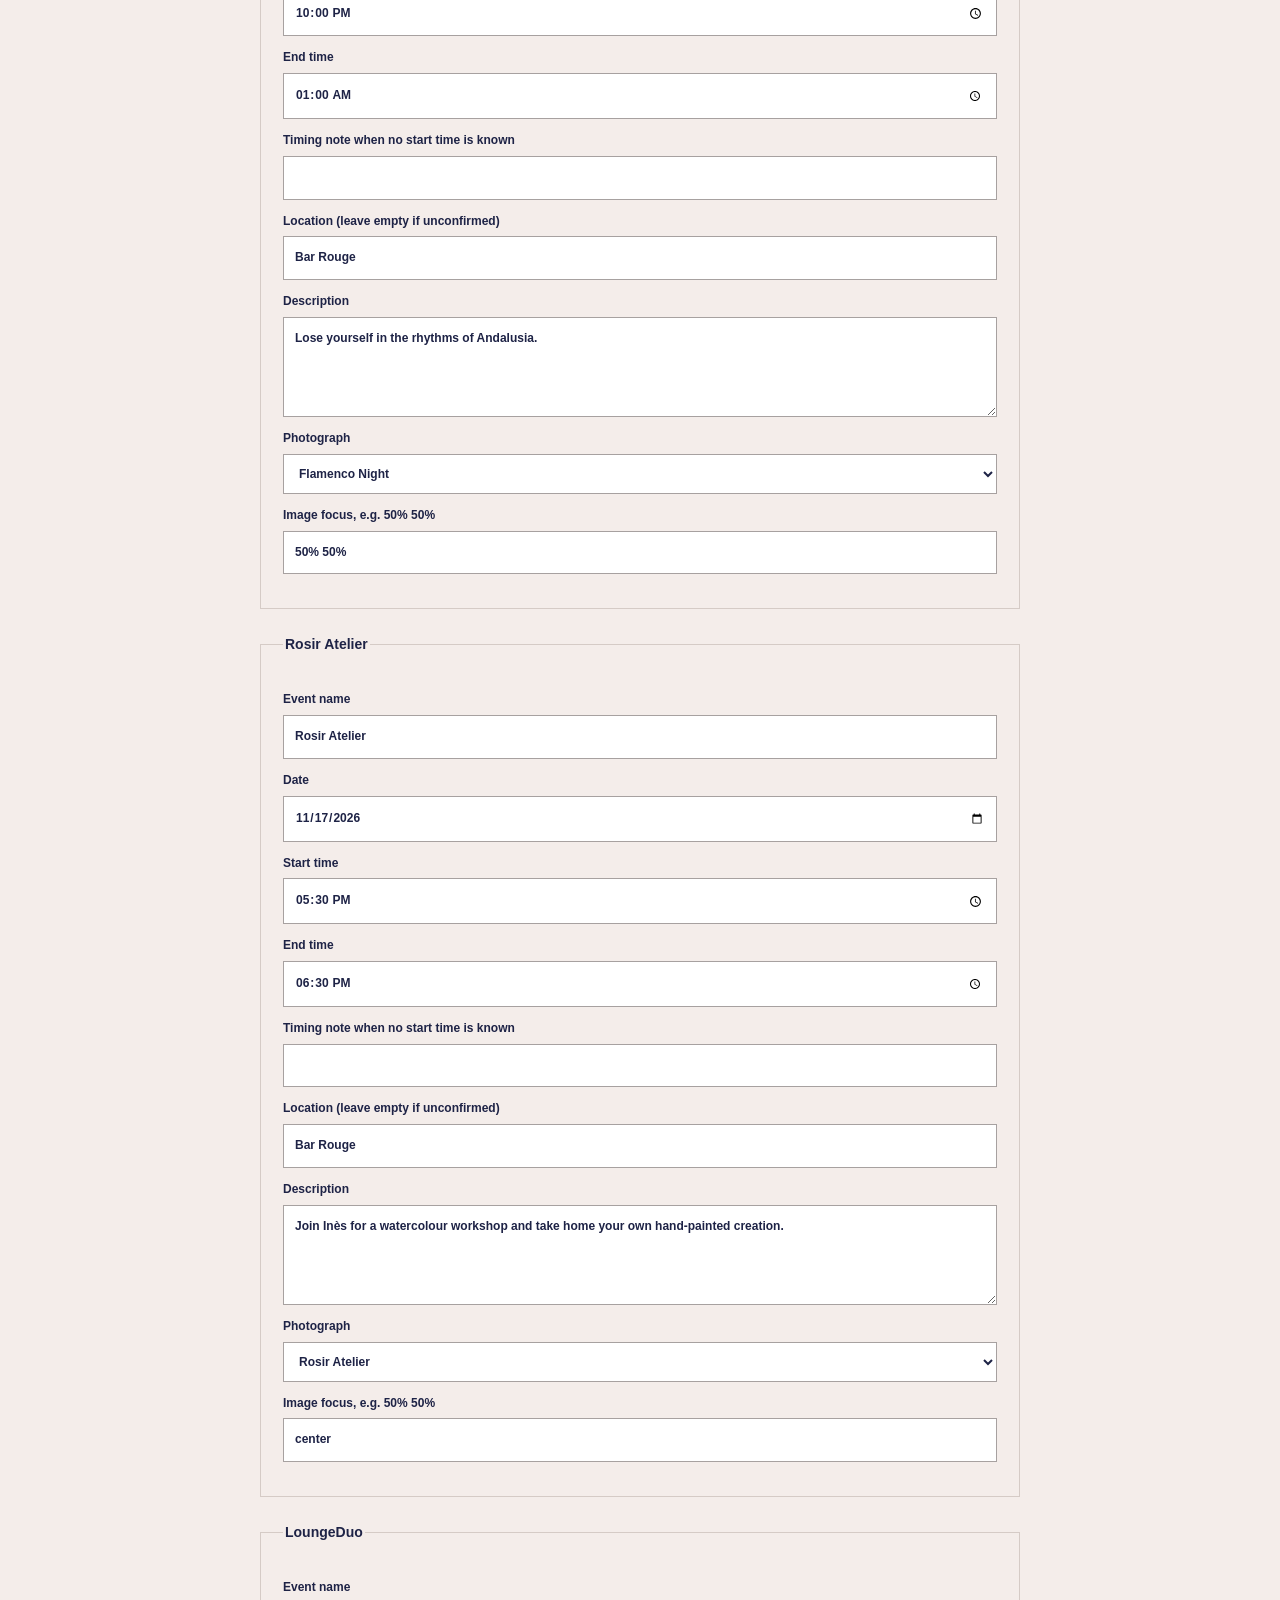
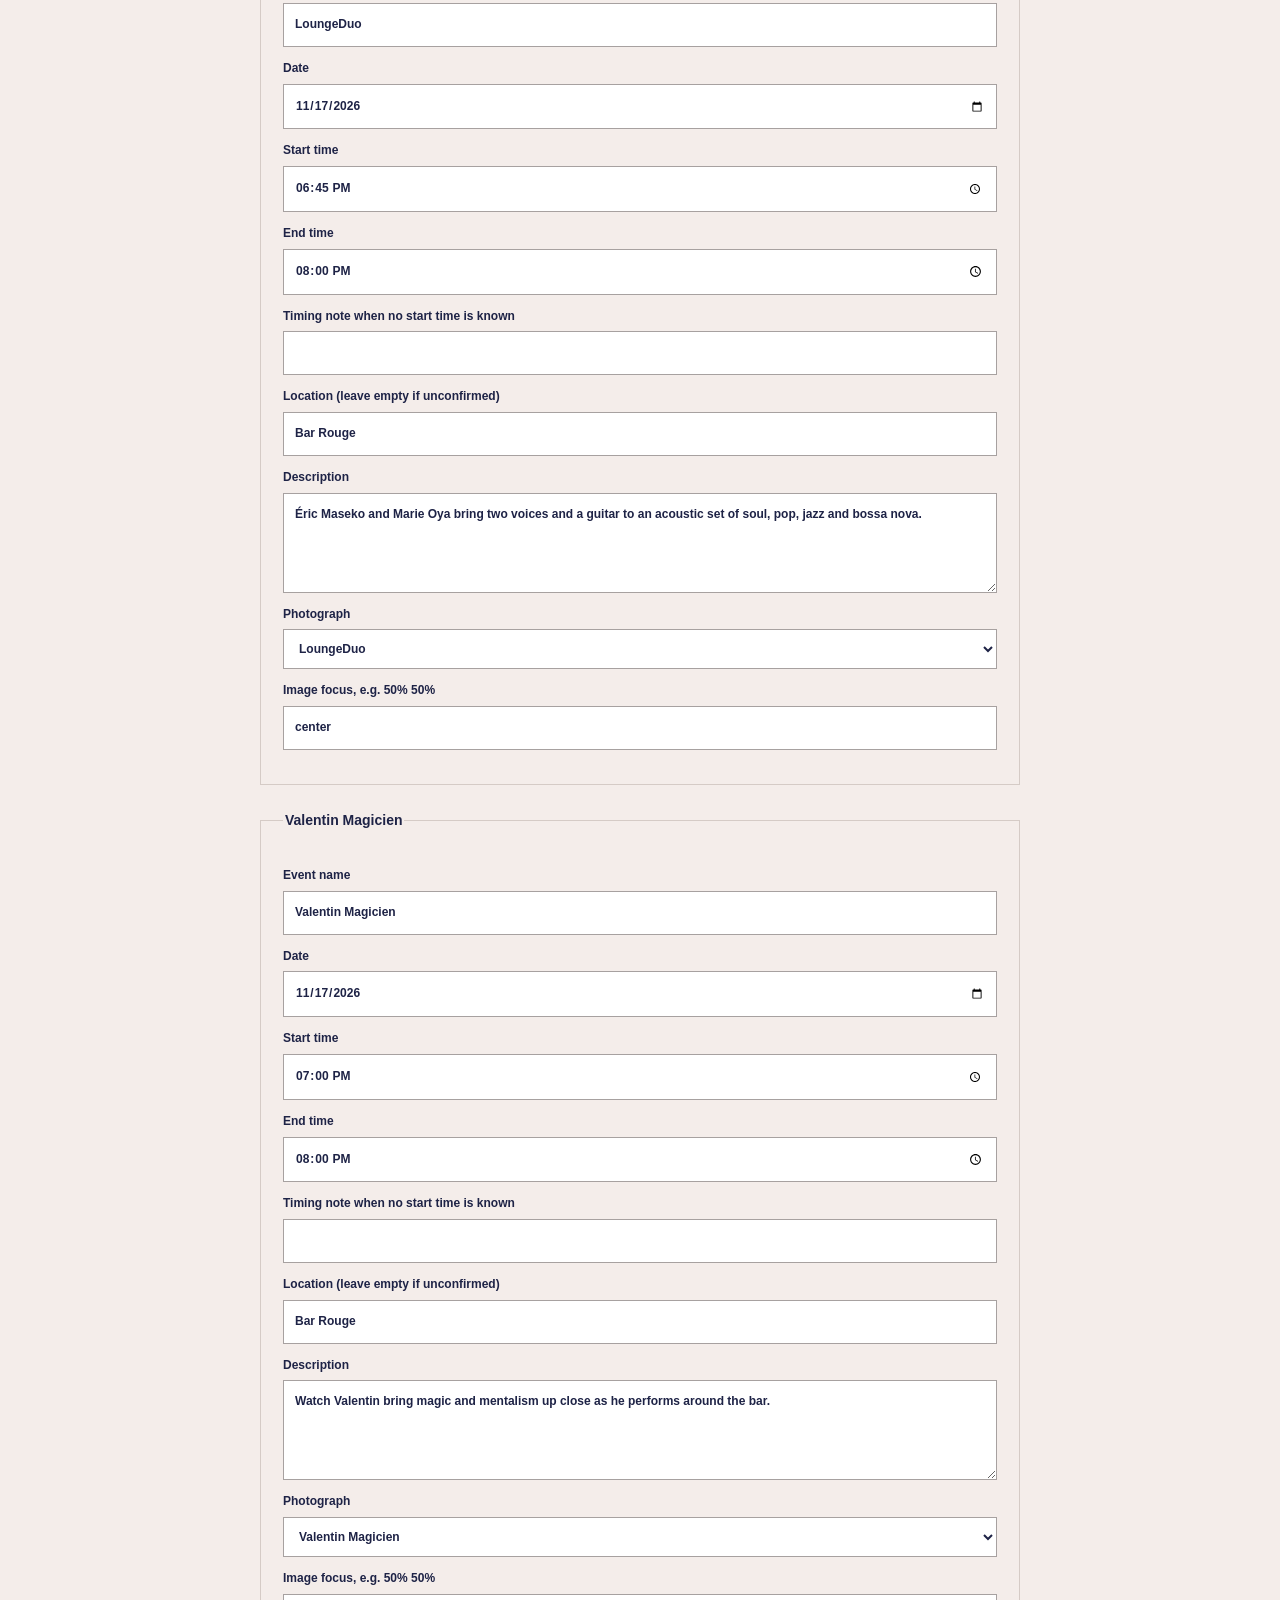
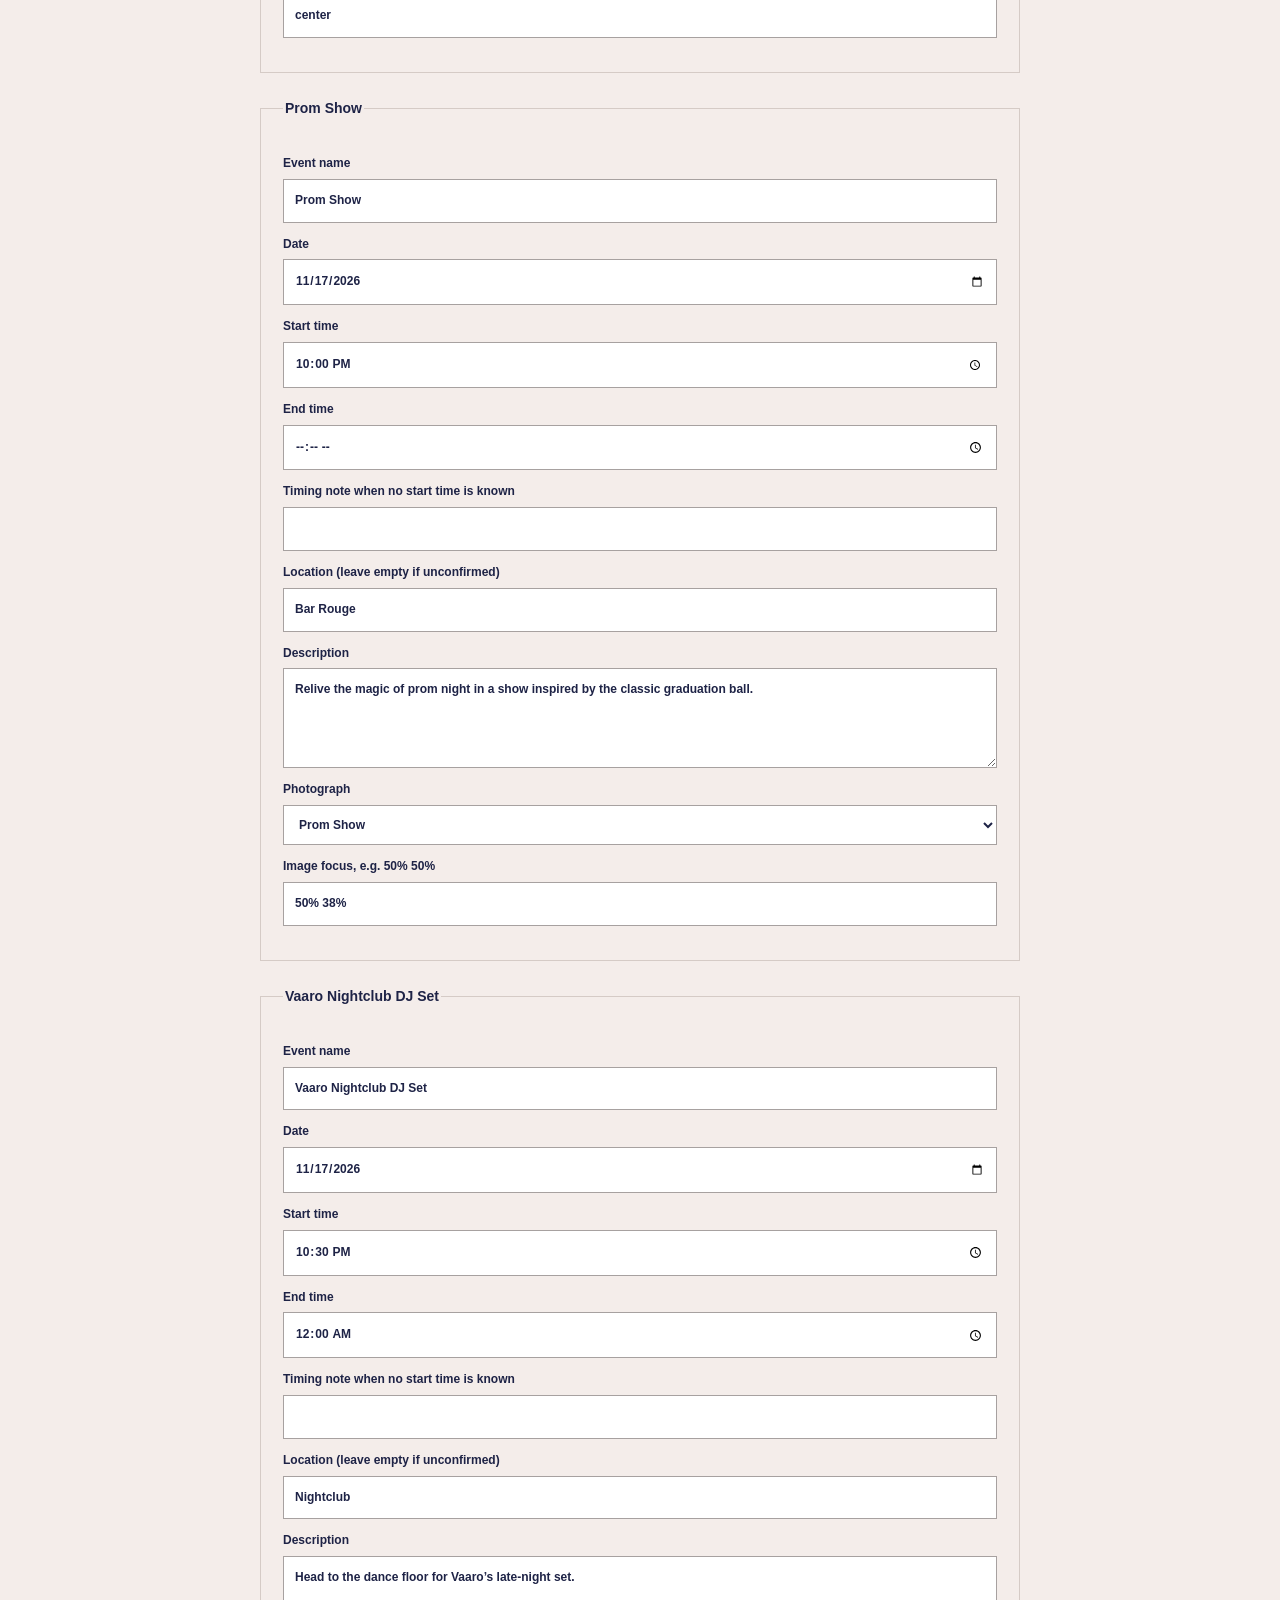
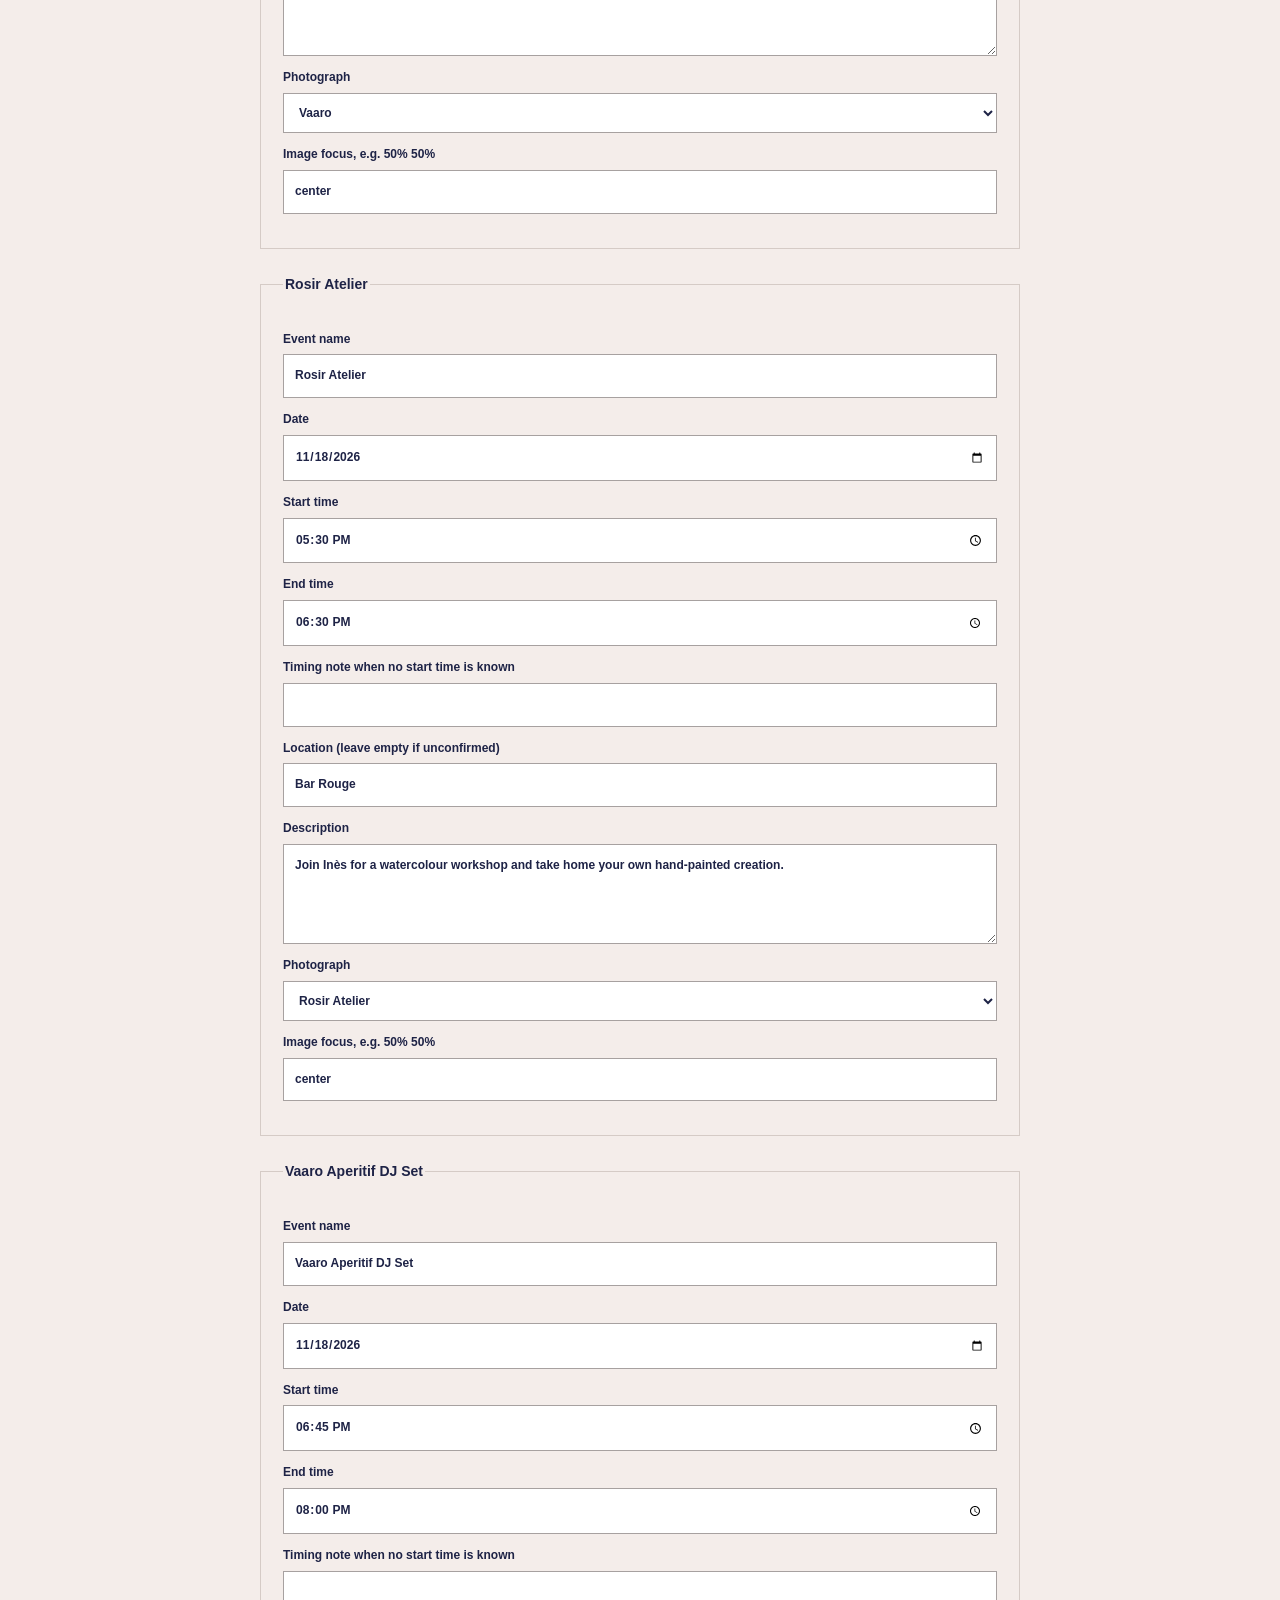
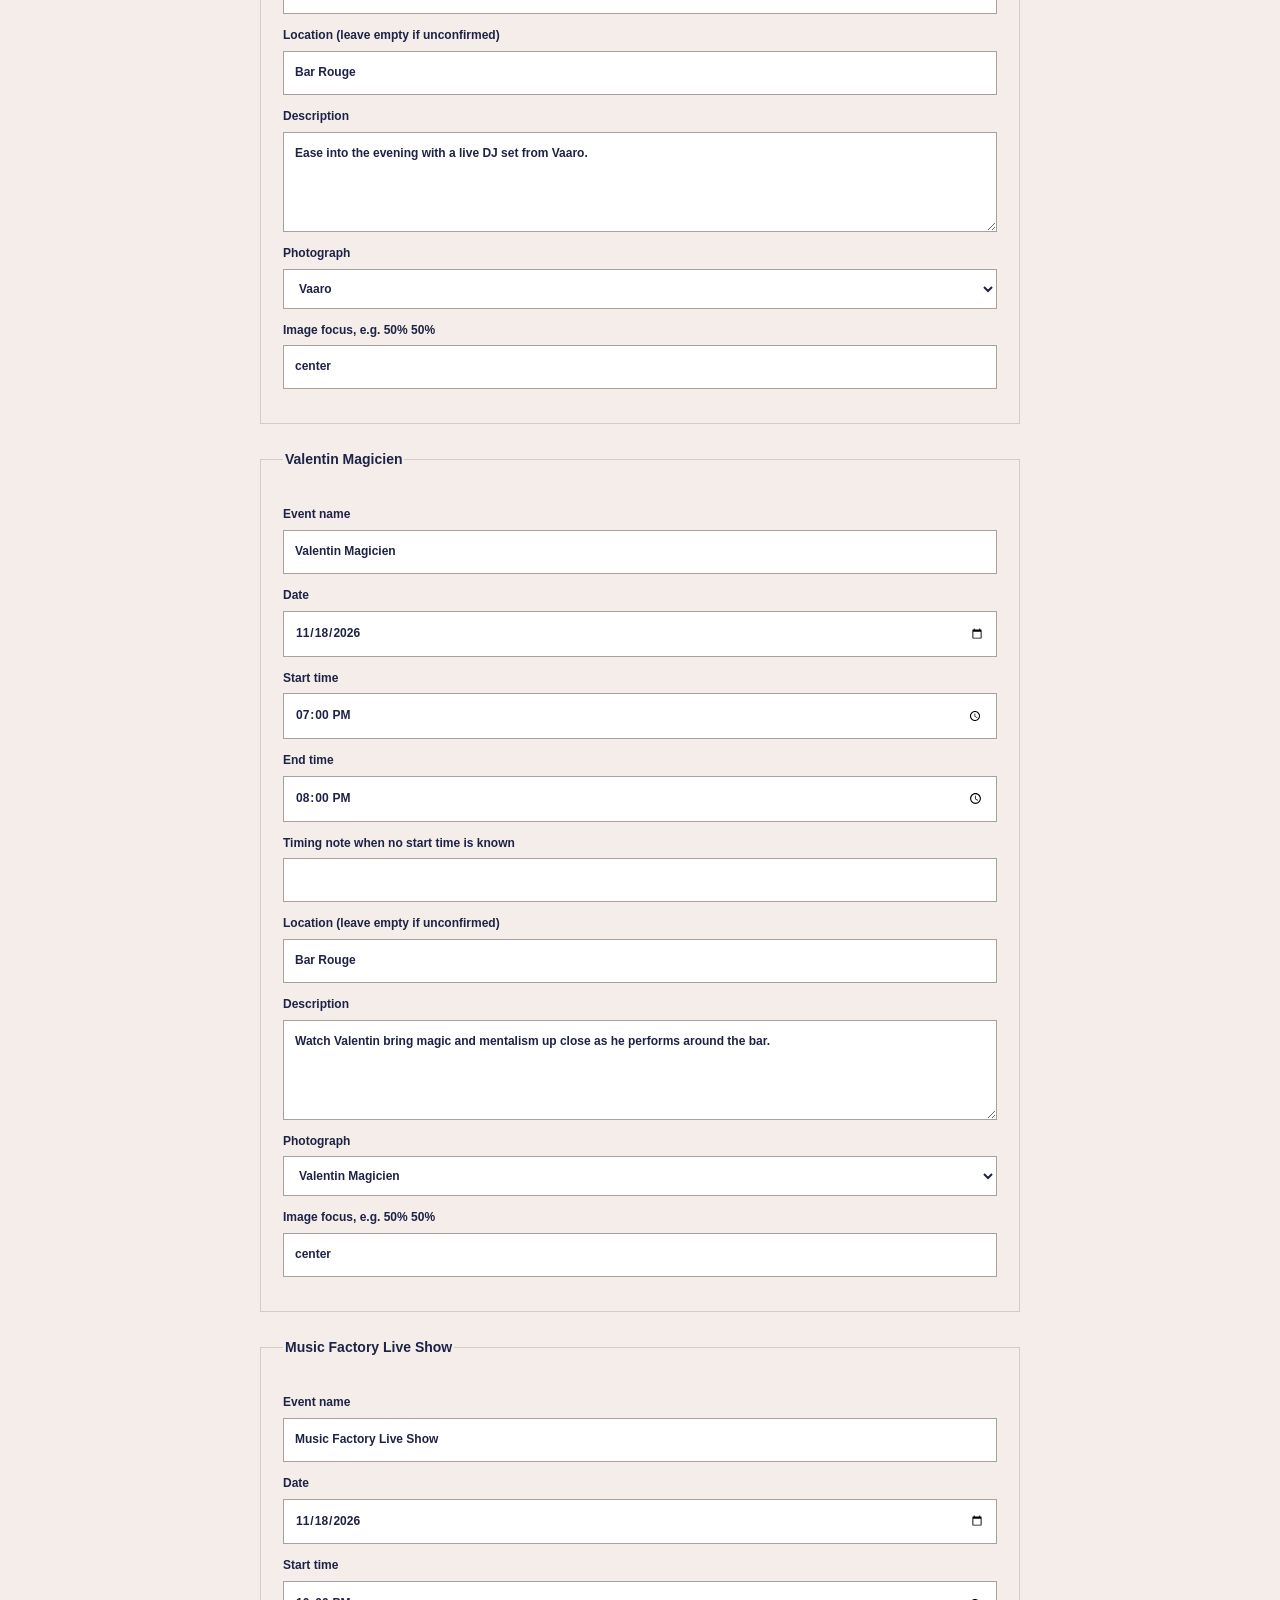
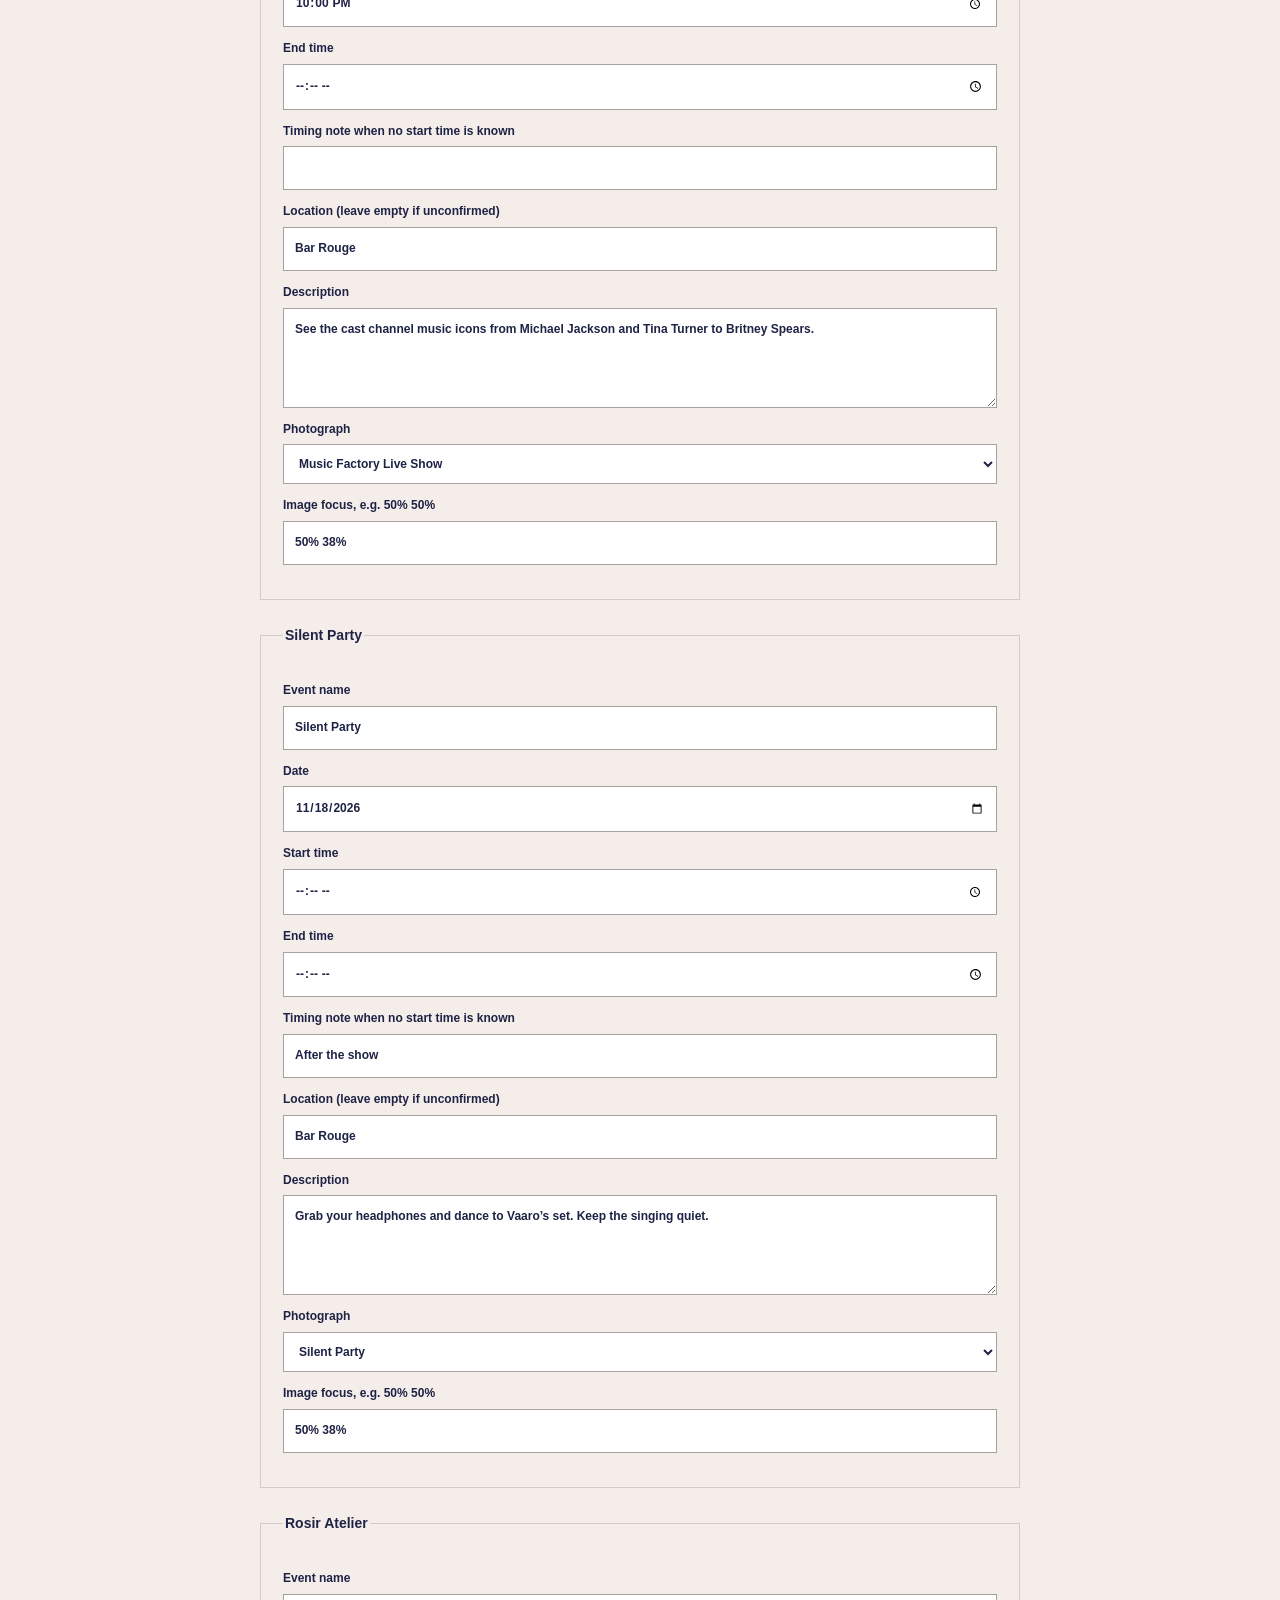
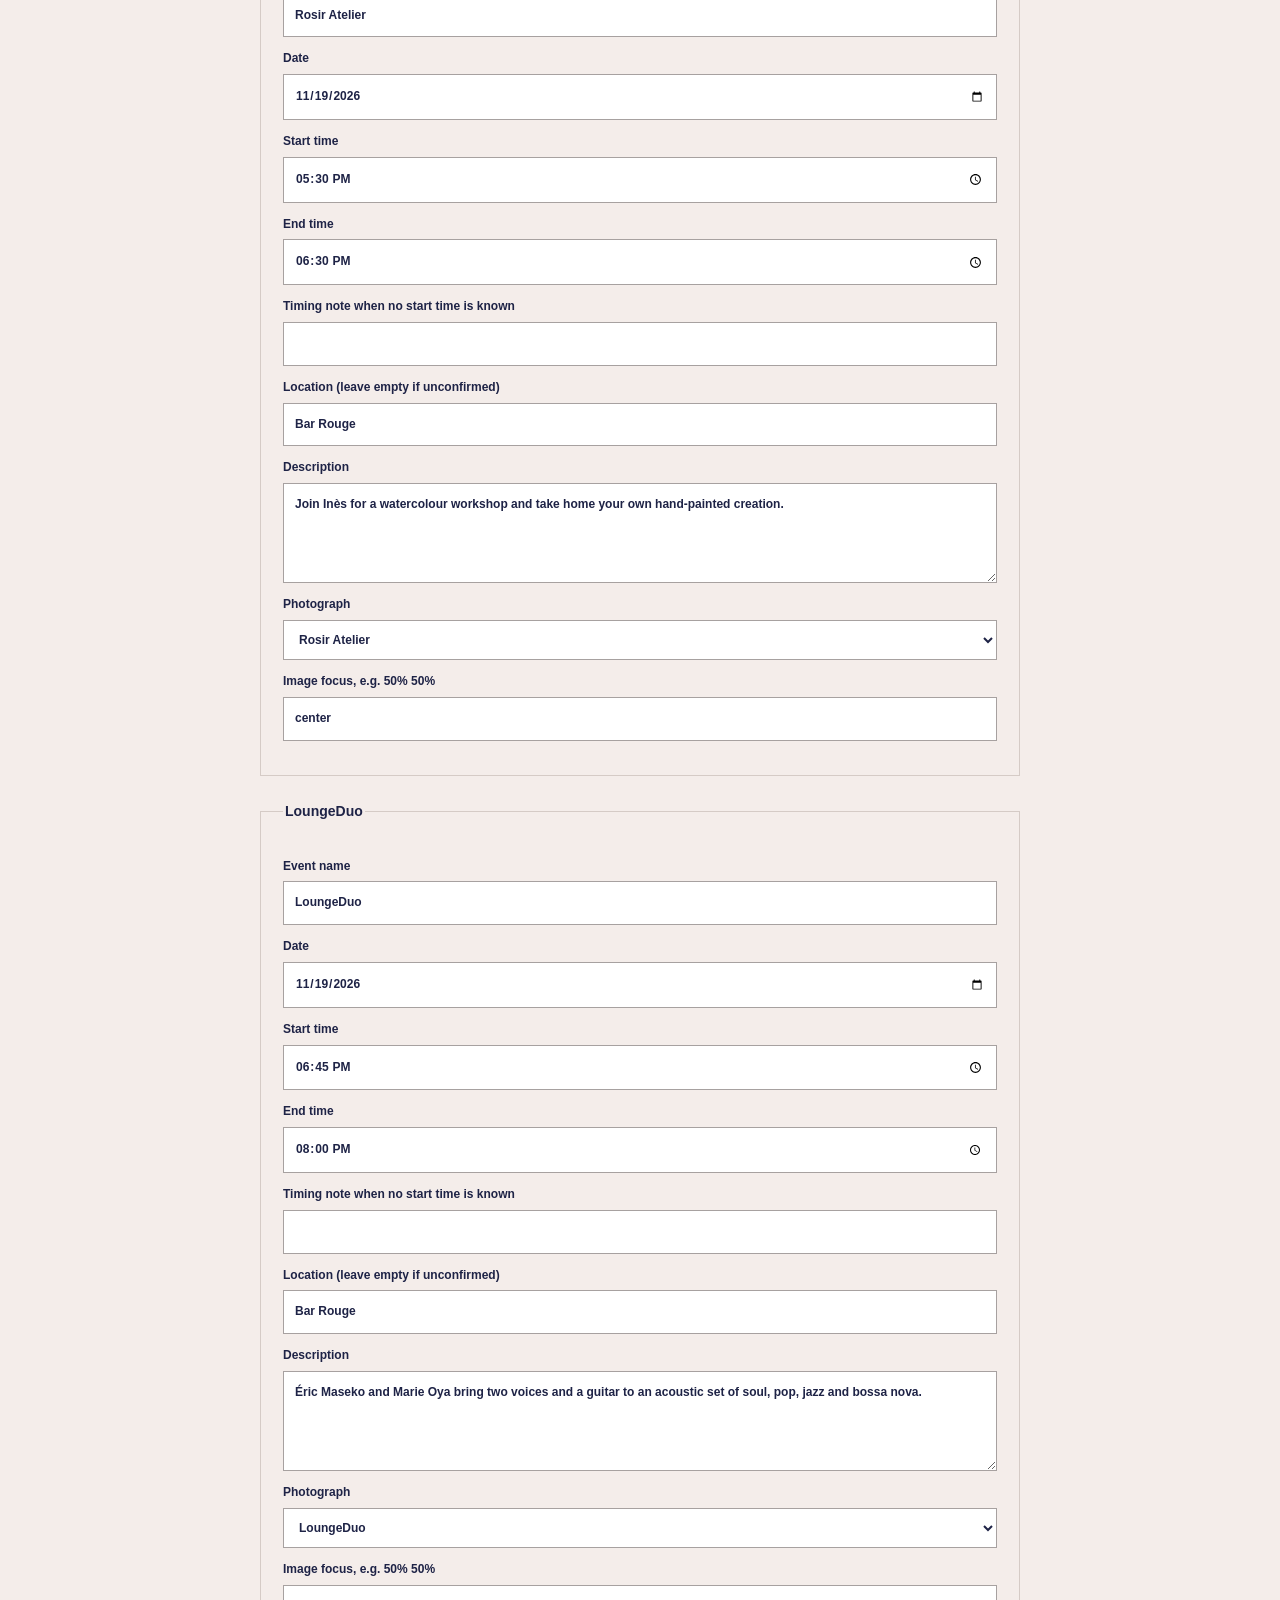
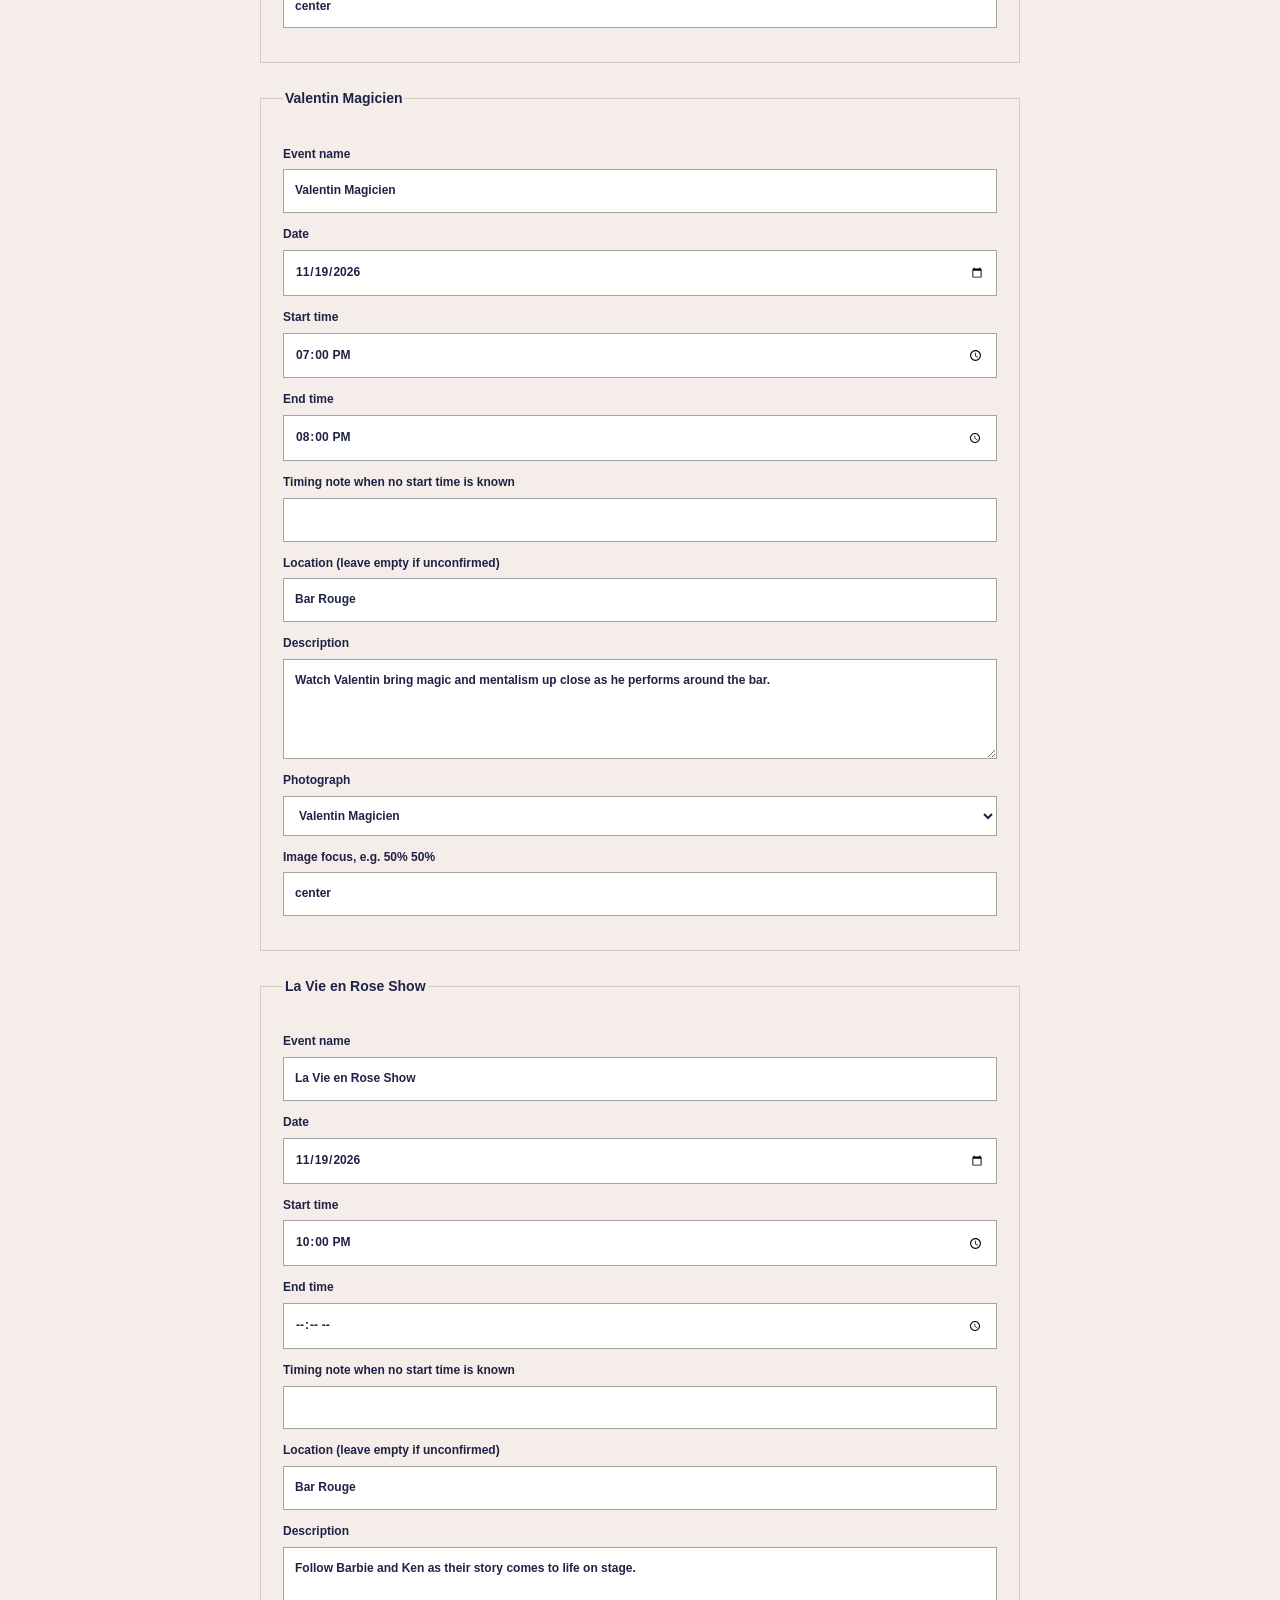
==== commit 22cd136b: "Add files via upload" ====
--- a/editor.html
+++ b/editor.html
@@ -1 +1 @@
-<!doctype html><html lang="en"><head><meta charset="utf-8"><meta name="viewport" content="width=device-width,initial-scale=1"><title>Edit Live at Marbella</title><link rel="stylesheet" href="styles.css?v=8"><style>body{background:var(--paper);color:var(--navy);--line:#d5cbc6}main{max-width:800px;margin:25px auto;padding:20px}h1{font-size:48px}h2{font-size:28px}fieldset{border:1px solid var(--line);padding:22px;margin:24px 0}legend{font-weight:700}label{display:block;font-size:12px;font-weight:700;margin:12px 0}input,textarea,select{width:100%;display:block;margin-top:5px;padding:11px;border:1px solid #a7a1a0;background:#fff;color:var(--navy);border-radius:0}textarea{min-height:100px}.row{display:grid;grid-template-columns:repeat(3,1fr);gap:12px}.save{position:sticky;bottom:0;background:var(--paper);padding:16px 0;border-top:1px solid var(--line)}.save button{background:var(--navy);color:white;border:0;padding:14px 20px;font-weight:700}.help{font-size:13px;line-height:1.8}#status{font-size:12px;color:#28553c}@media(max-width:500px){main{padding:16px;margin:0}.row{grid-template-columns:1fr}fieldset{padding:16px}}</style><script defer src="events-data.js?v=2"></script><script defer src="editor.js?v=2"></script></head><body><main><a class="back" href="index.html">← View website</a><h1>Edit your <em>moments.</em></h1><p class="help">Change the fields below, then download the updated <strong>events-data.js</strong>. Replace that file in GitHub and commit to update the published website. These edits stay in this page until you download; they do not change the live site automatically.</p><form id="editor"><div id="fields"></div><div class="save"><button type="submit">Download updated events-data.js</button><p id="status" role="status"></p></div></form></main></body></html>
+<!doctype html><html lang="en"><head><meta charset="utf-8"><meta name="viewport" content="width=device-width,initial-scale=1"><title>Edit Live at Marbella</title><link rel="stylesheet" href="styles.css?v=8"><style>body{background:var(--paper);color:var(--navy);--line:#d5cbc6}main{max-width:800px;margin:25px auto;padding:20px}h1{font-size:48px}h2{font-size:28px}fieldset{border:1px solid var(--line);padding:22px;margin:24px 0}legend{font-weight:700}label{display:block;font-size:12px;font-weight:700;margin:12px 0}input,textarea,select{width:100%;display:block;margin-top:5px;padding:11px;border:1px solid #a7a1a0;background:#fff;color:var(--navy);border-radius:0}textarea{min-height:100px}.row{display:grid;grid-template-columns:repeat(3,1fr);gap:12px}.save{position:sticky;bottom:0;background:var(--paper);padding:16px 0;border-top:1px solid var(--line)}.save button{background:var(--navy);color:white;border:0;padding:14px 20px;font-weight:700}.help{font-size:13px;line-height:1.8}#status{font-size:12px;color:#28553c}@media(max-width:500px){main{padding:16px;margin:0}.row{grid-template-columns:1fr}fieldset{padding:16px}}</style><script defer src="events-data.js?v=3"></script><script defer src="editor.js?v=3"></script></head><body><main><a class="back" href="index.html">← View website</a><h1>Edit your <em>moments.</em></h1><p class="help">Change the fields below, then download the updated <strong>events-data.js</strong>. Replace that file in GitHub and commit to update the published website. These edits stay in this page until you download; they do not change the live site automatically.</p><form id="editor"><div id="fields"></div><div class="save"><button type="submit">Download updated events-data.js</button><p id="status" role="status"></p></div></form></main></body></html>
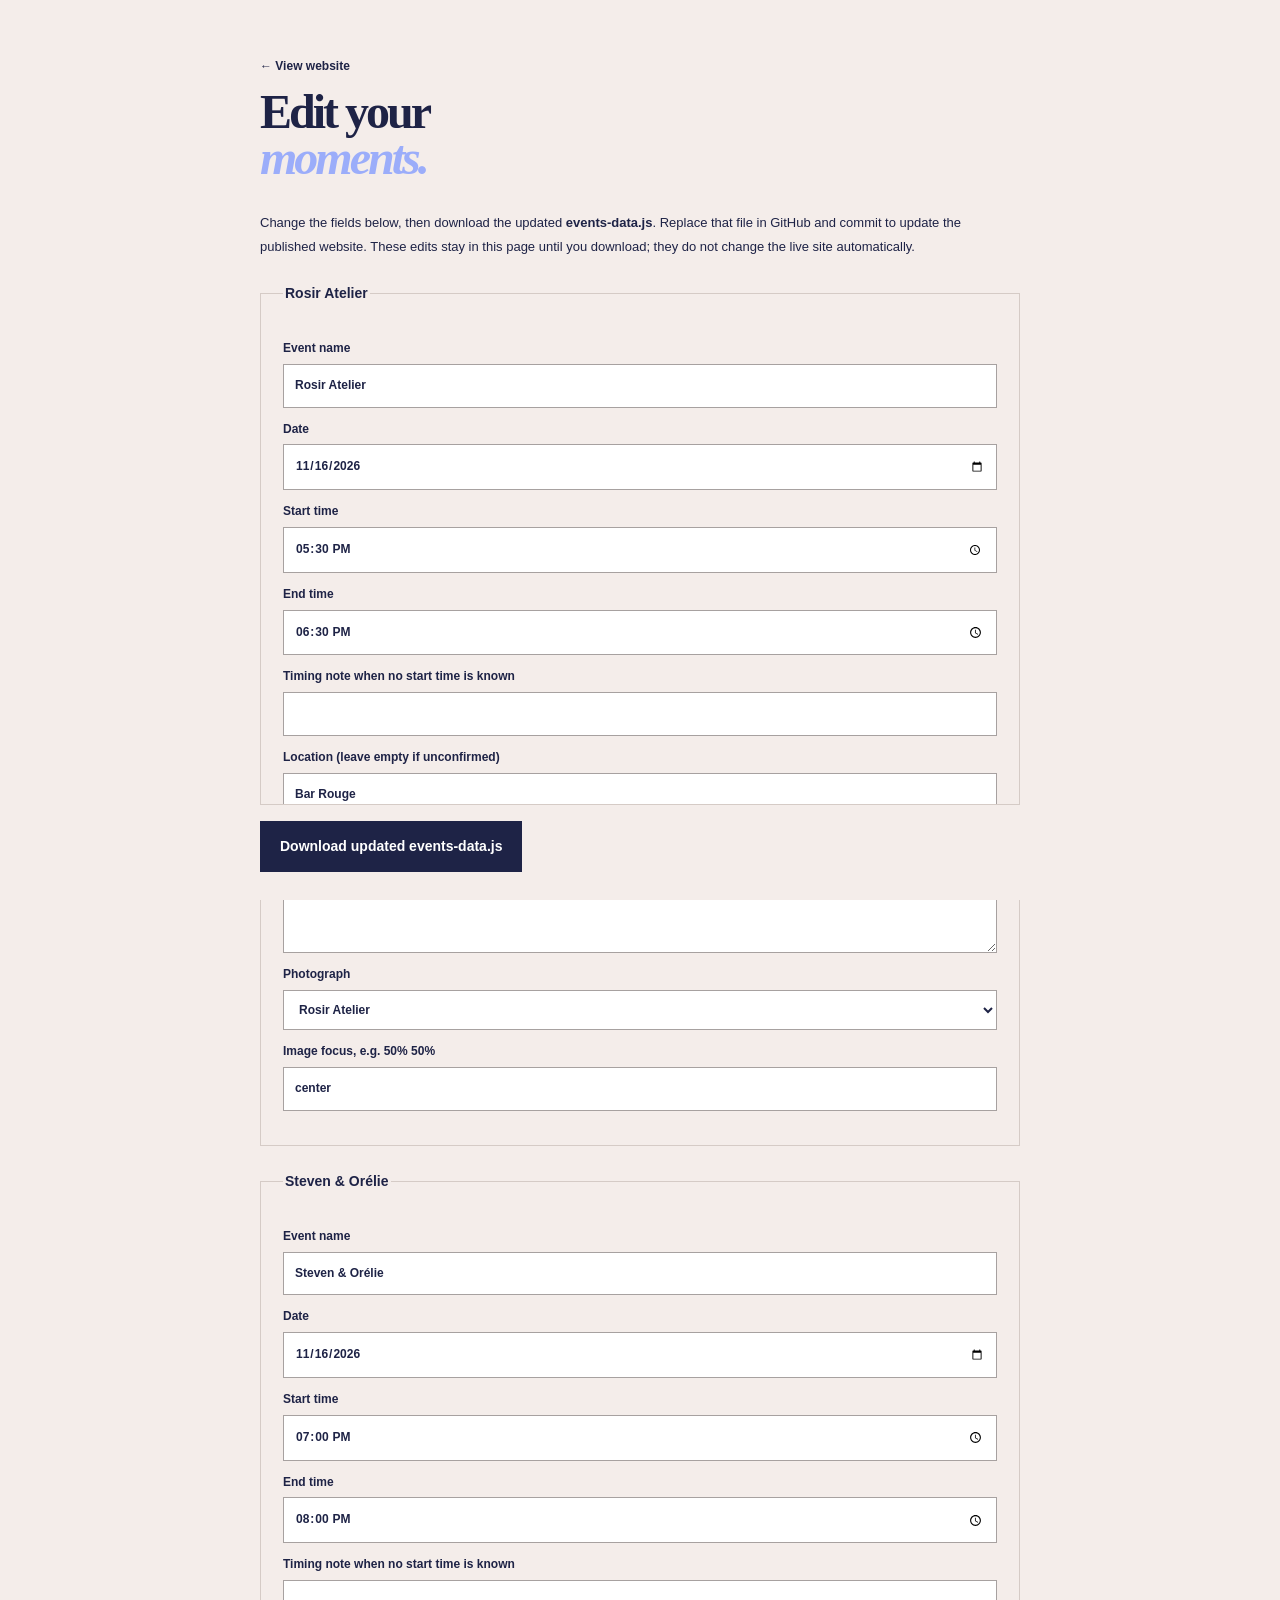
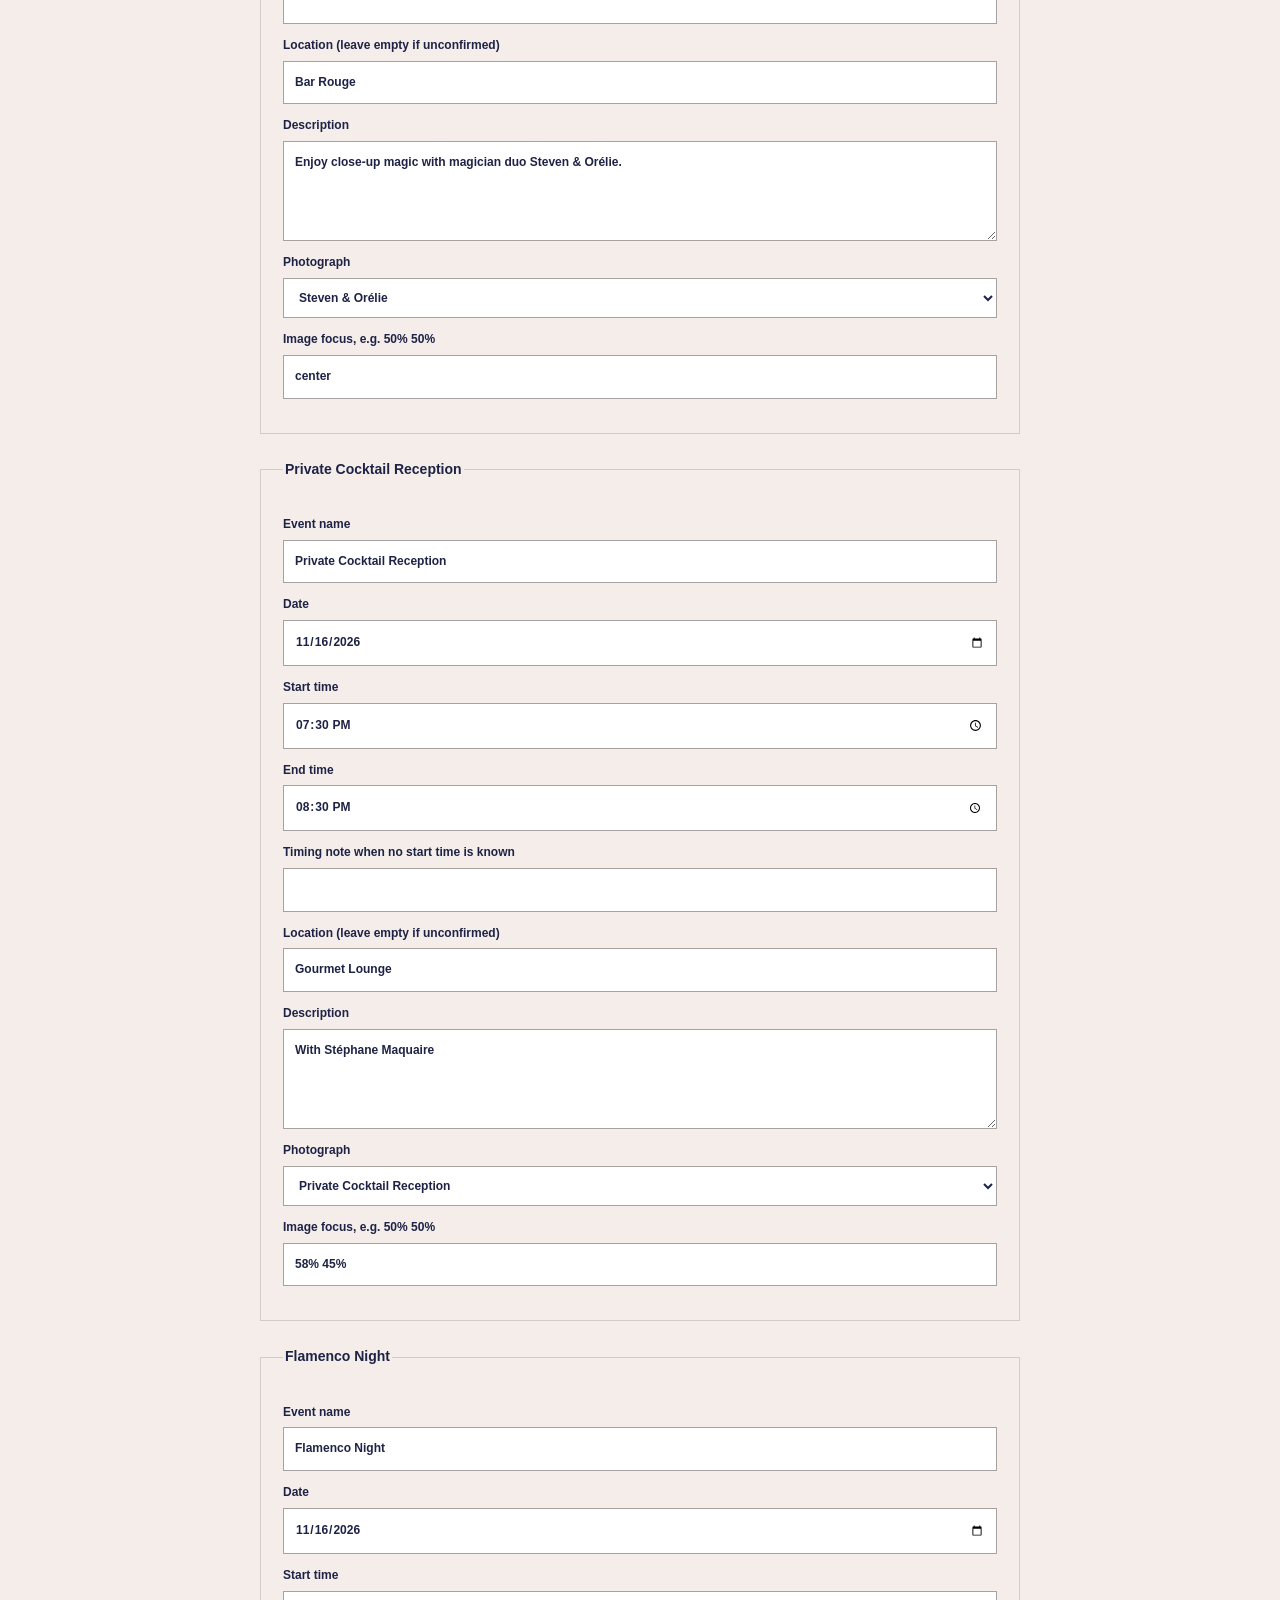
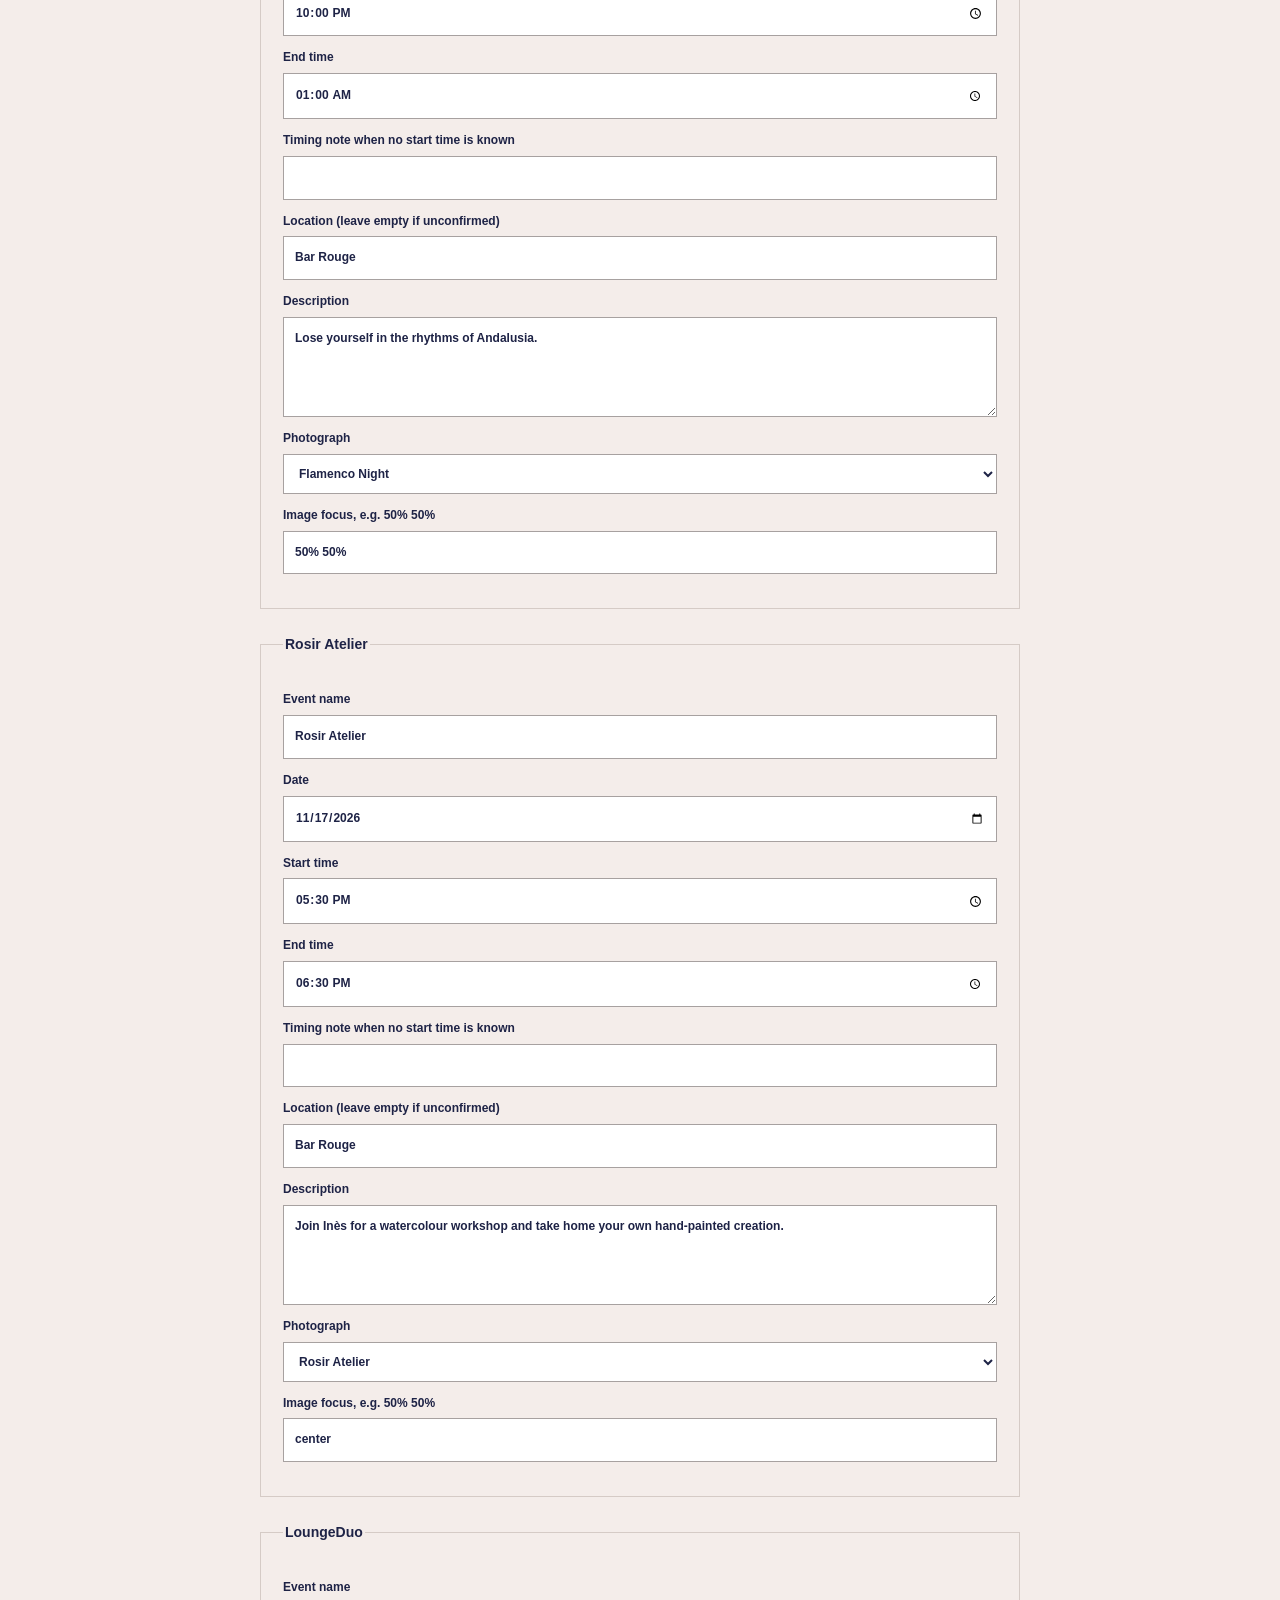
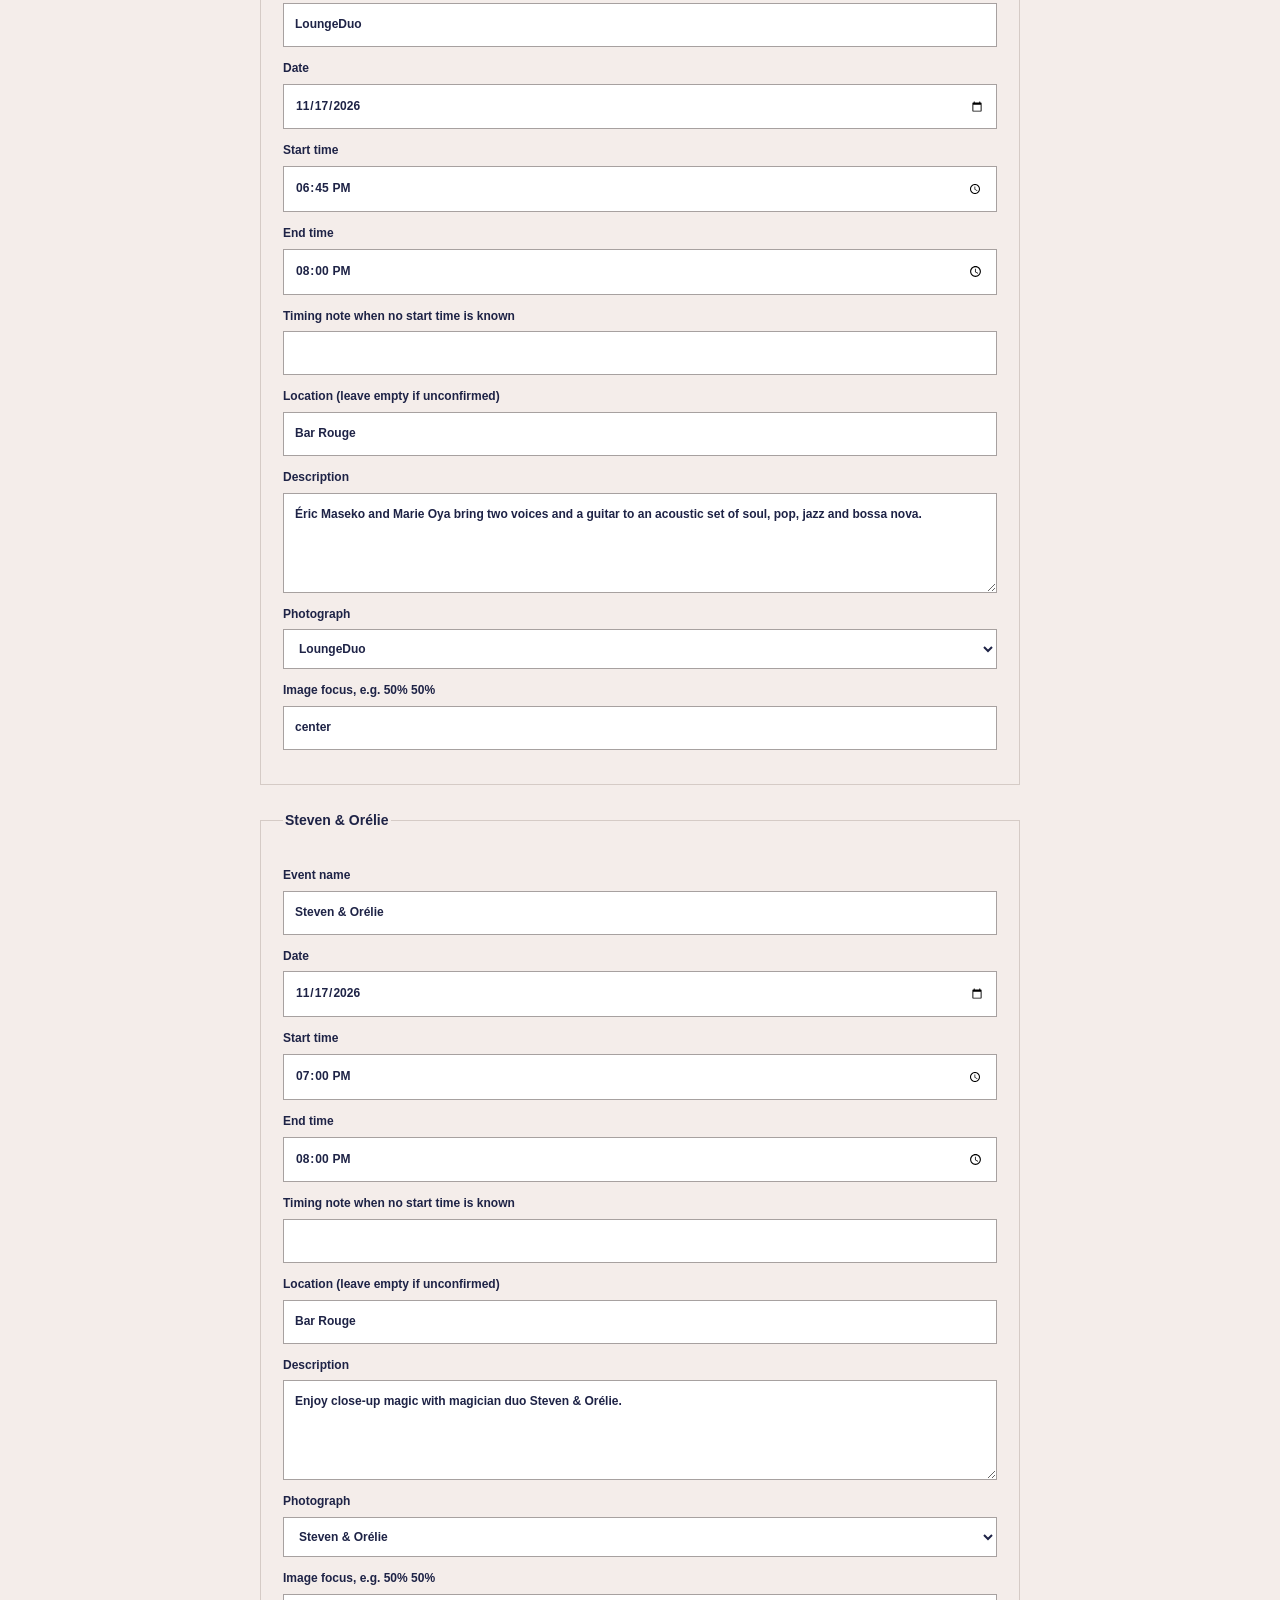
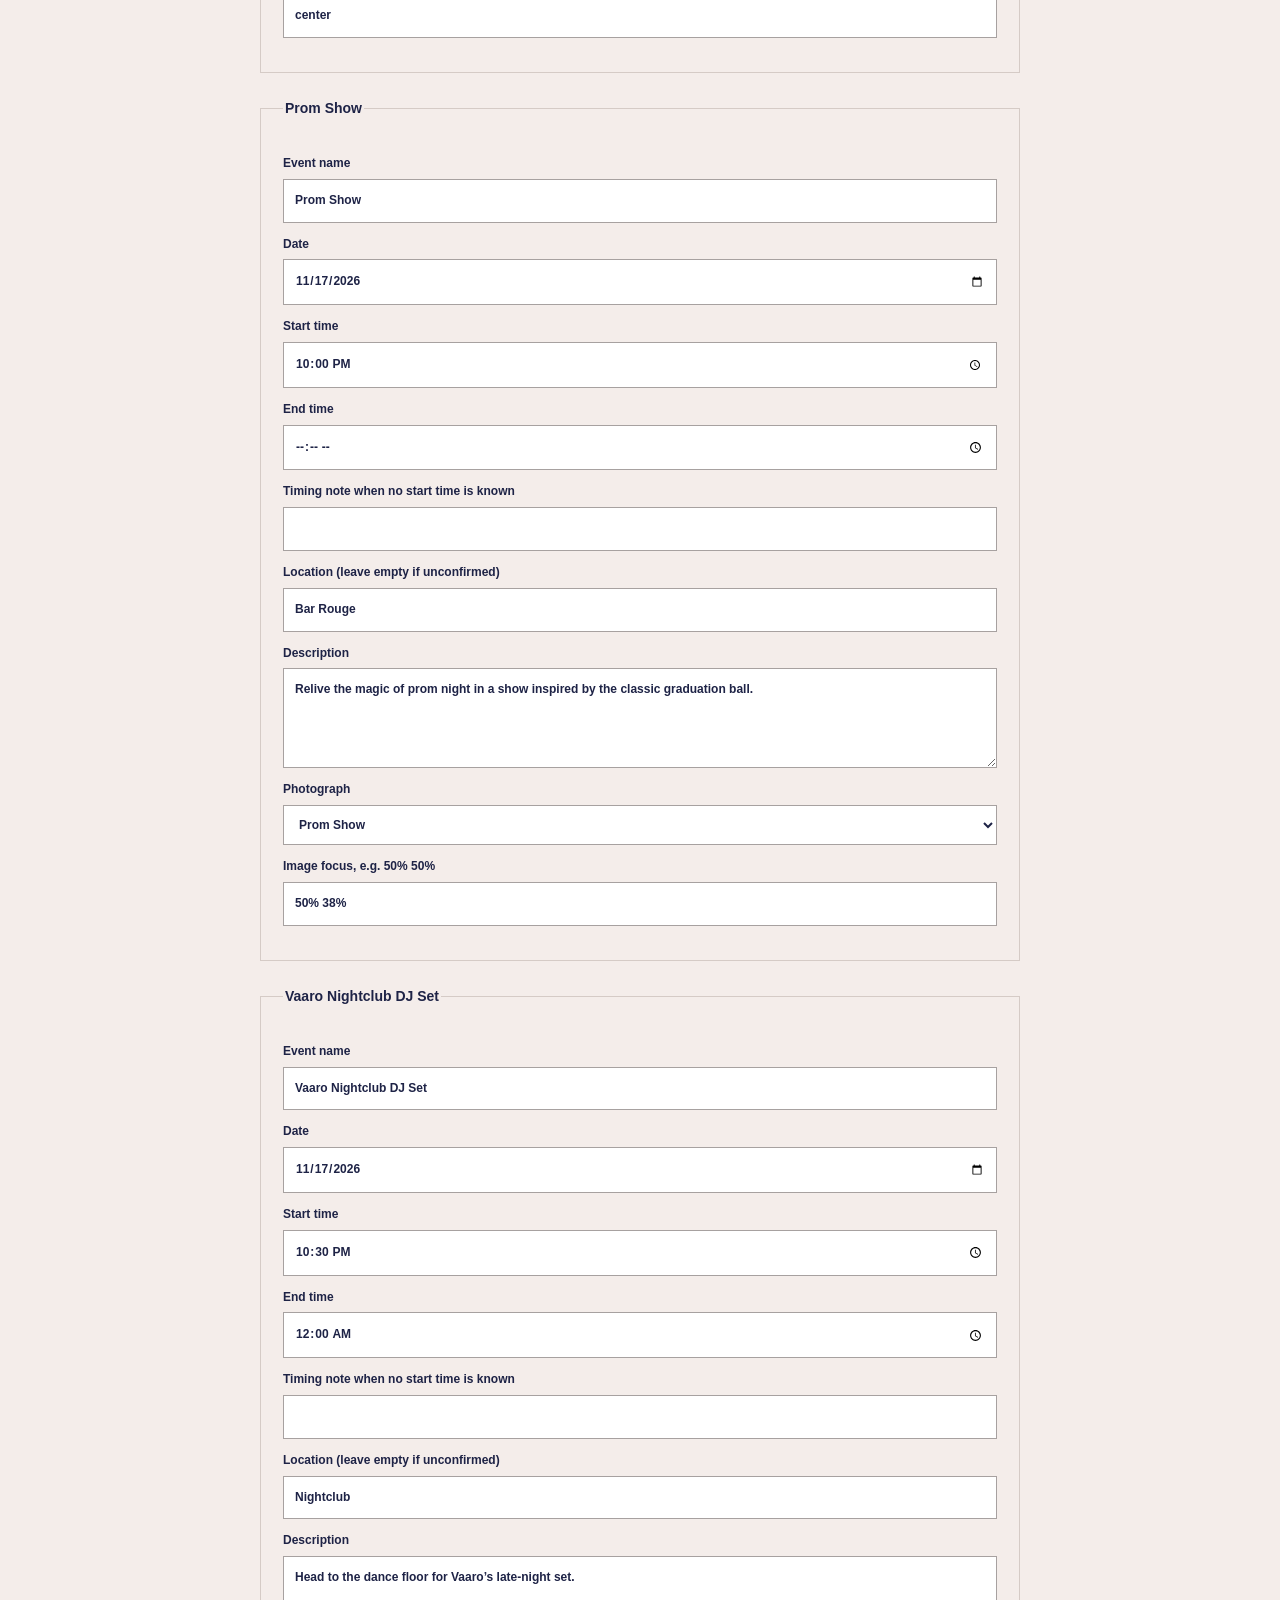
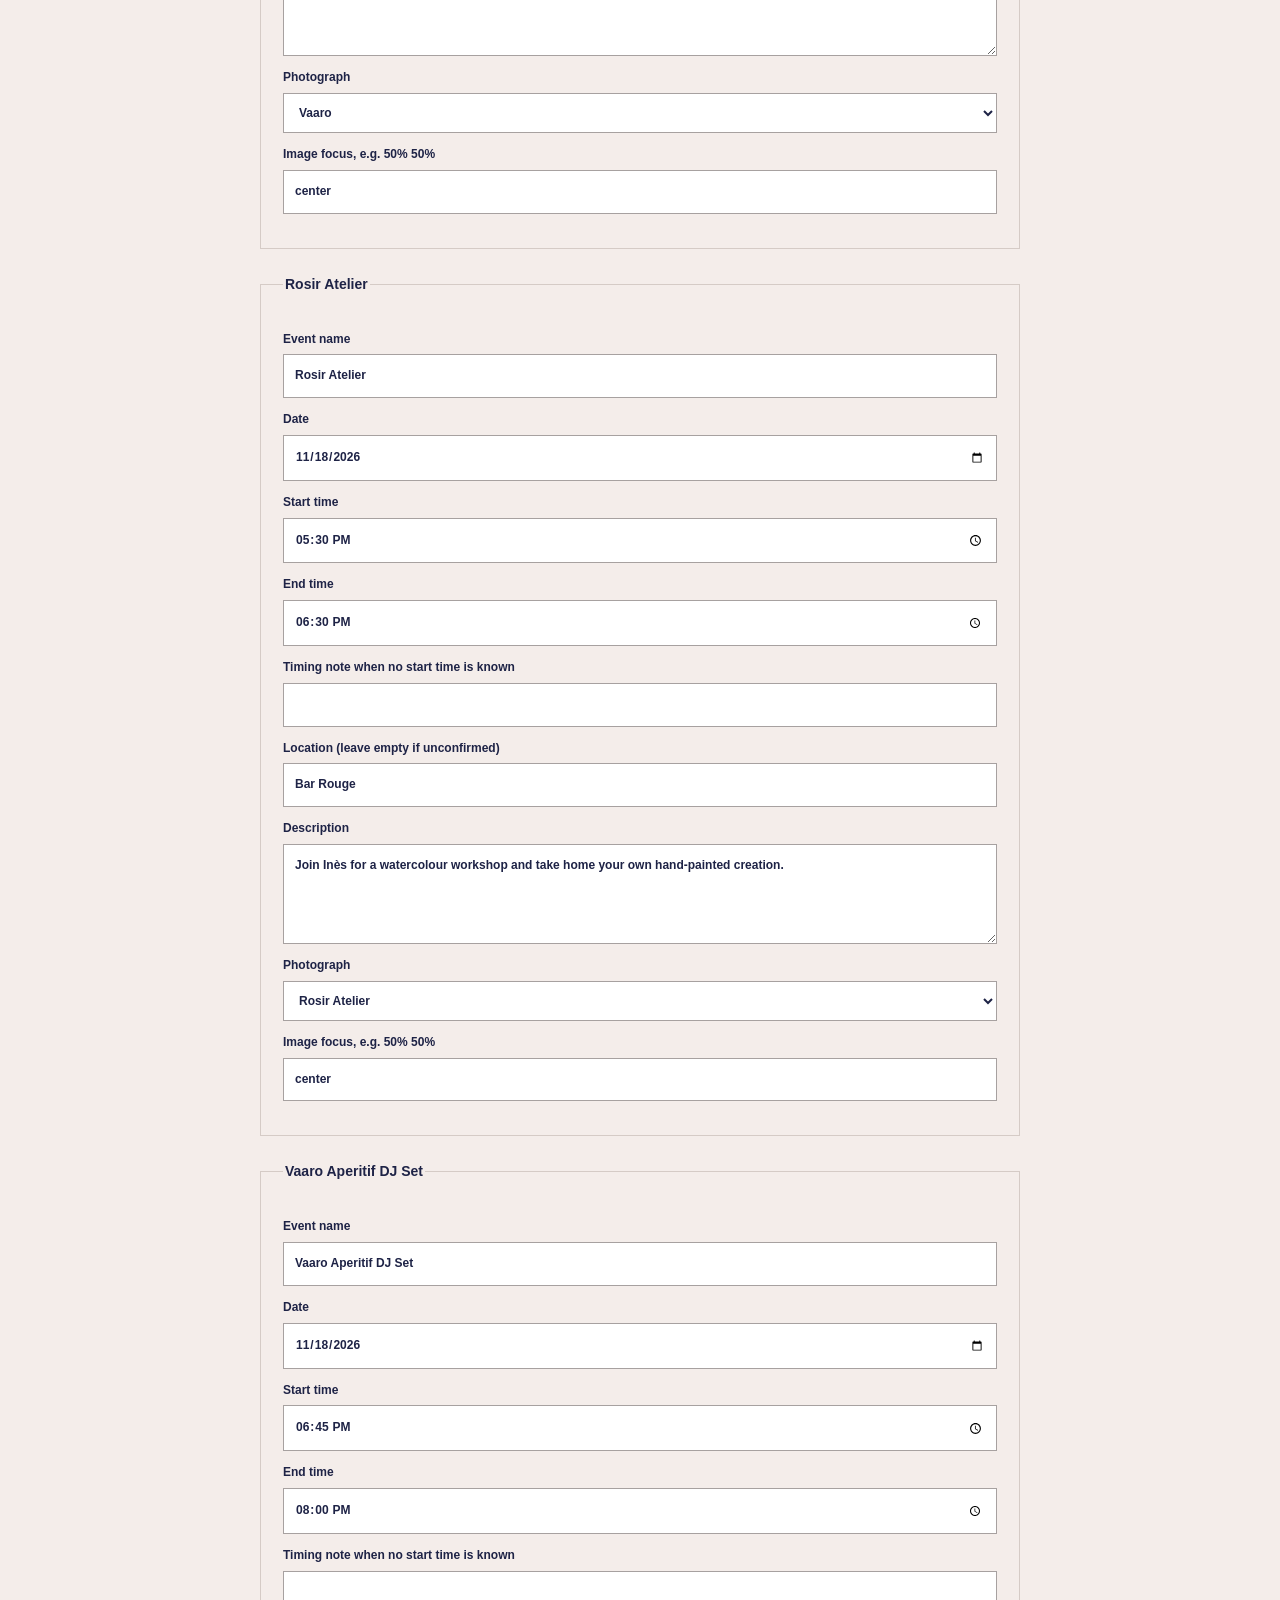
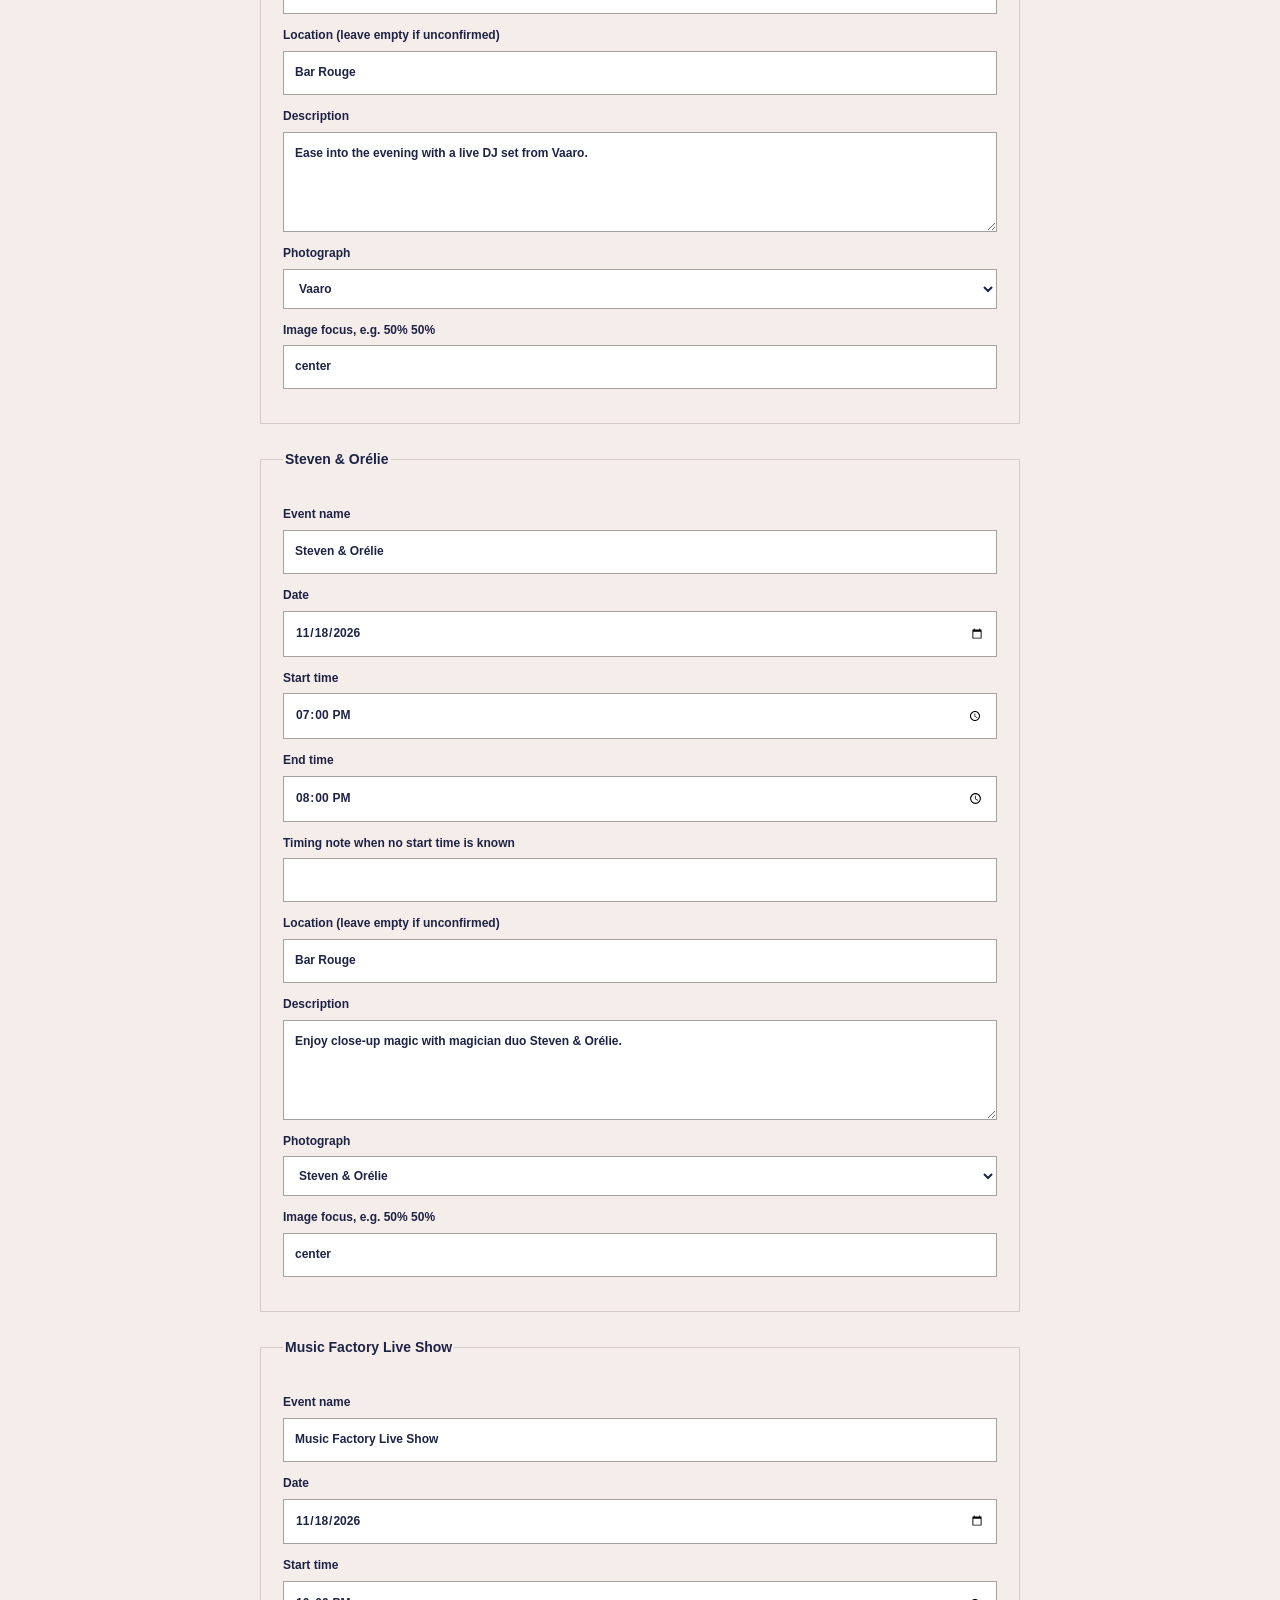
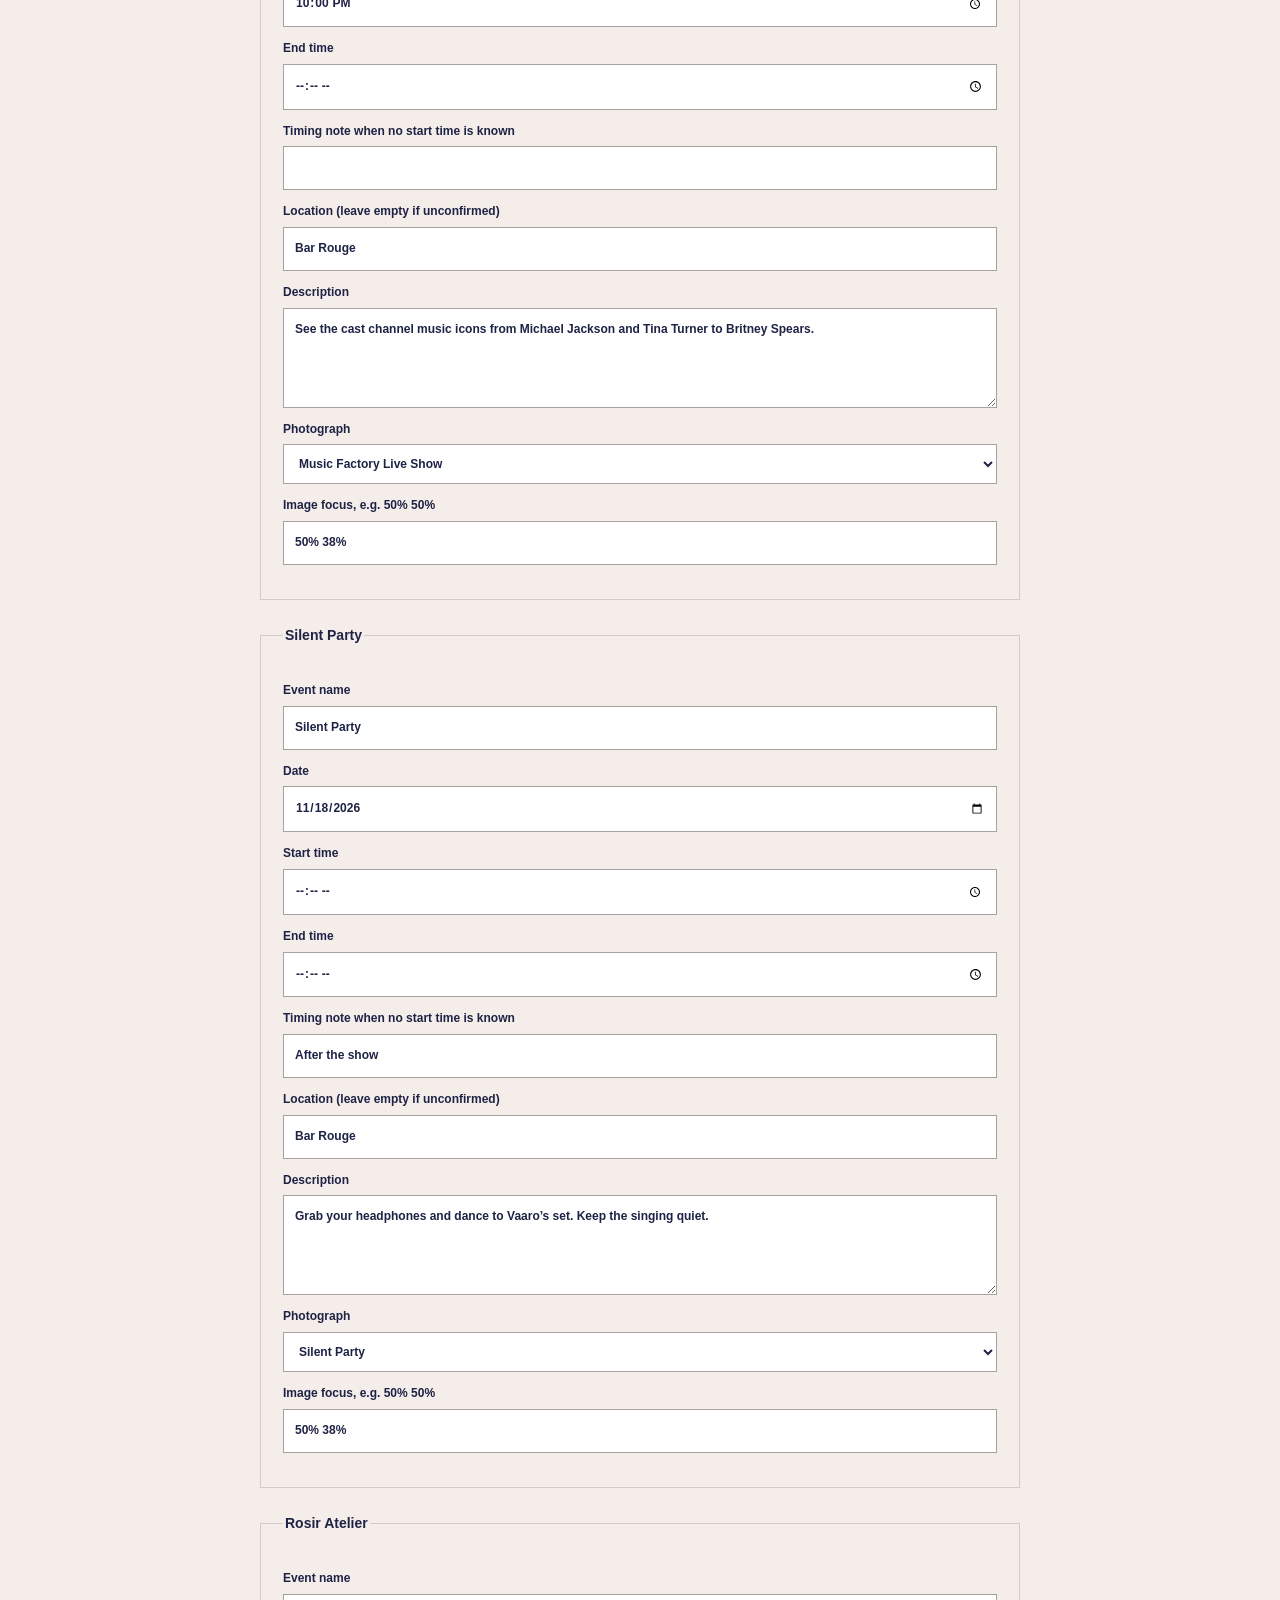
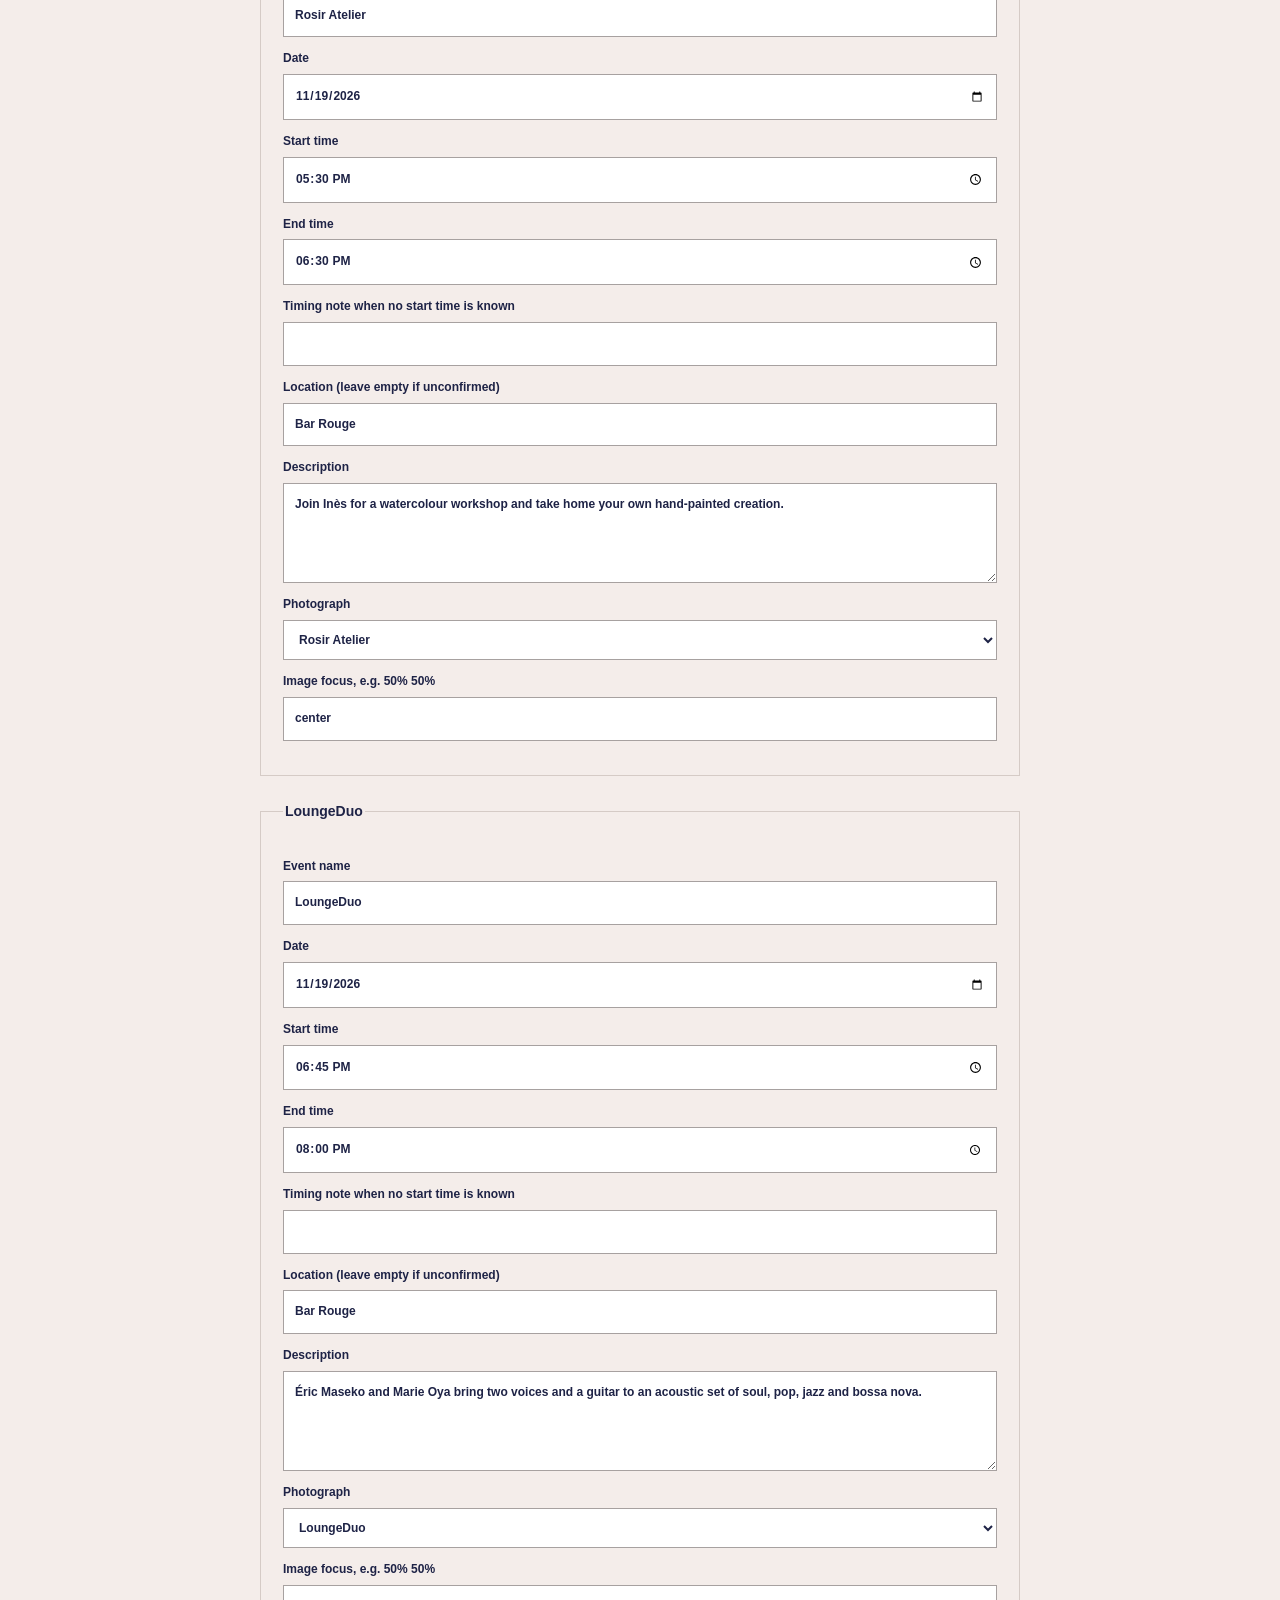
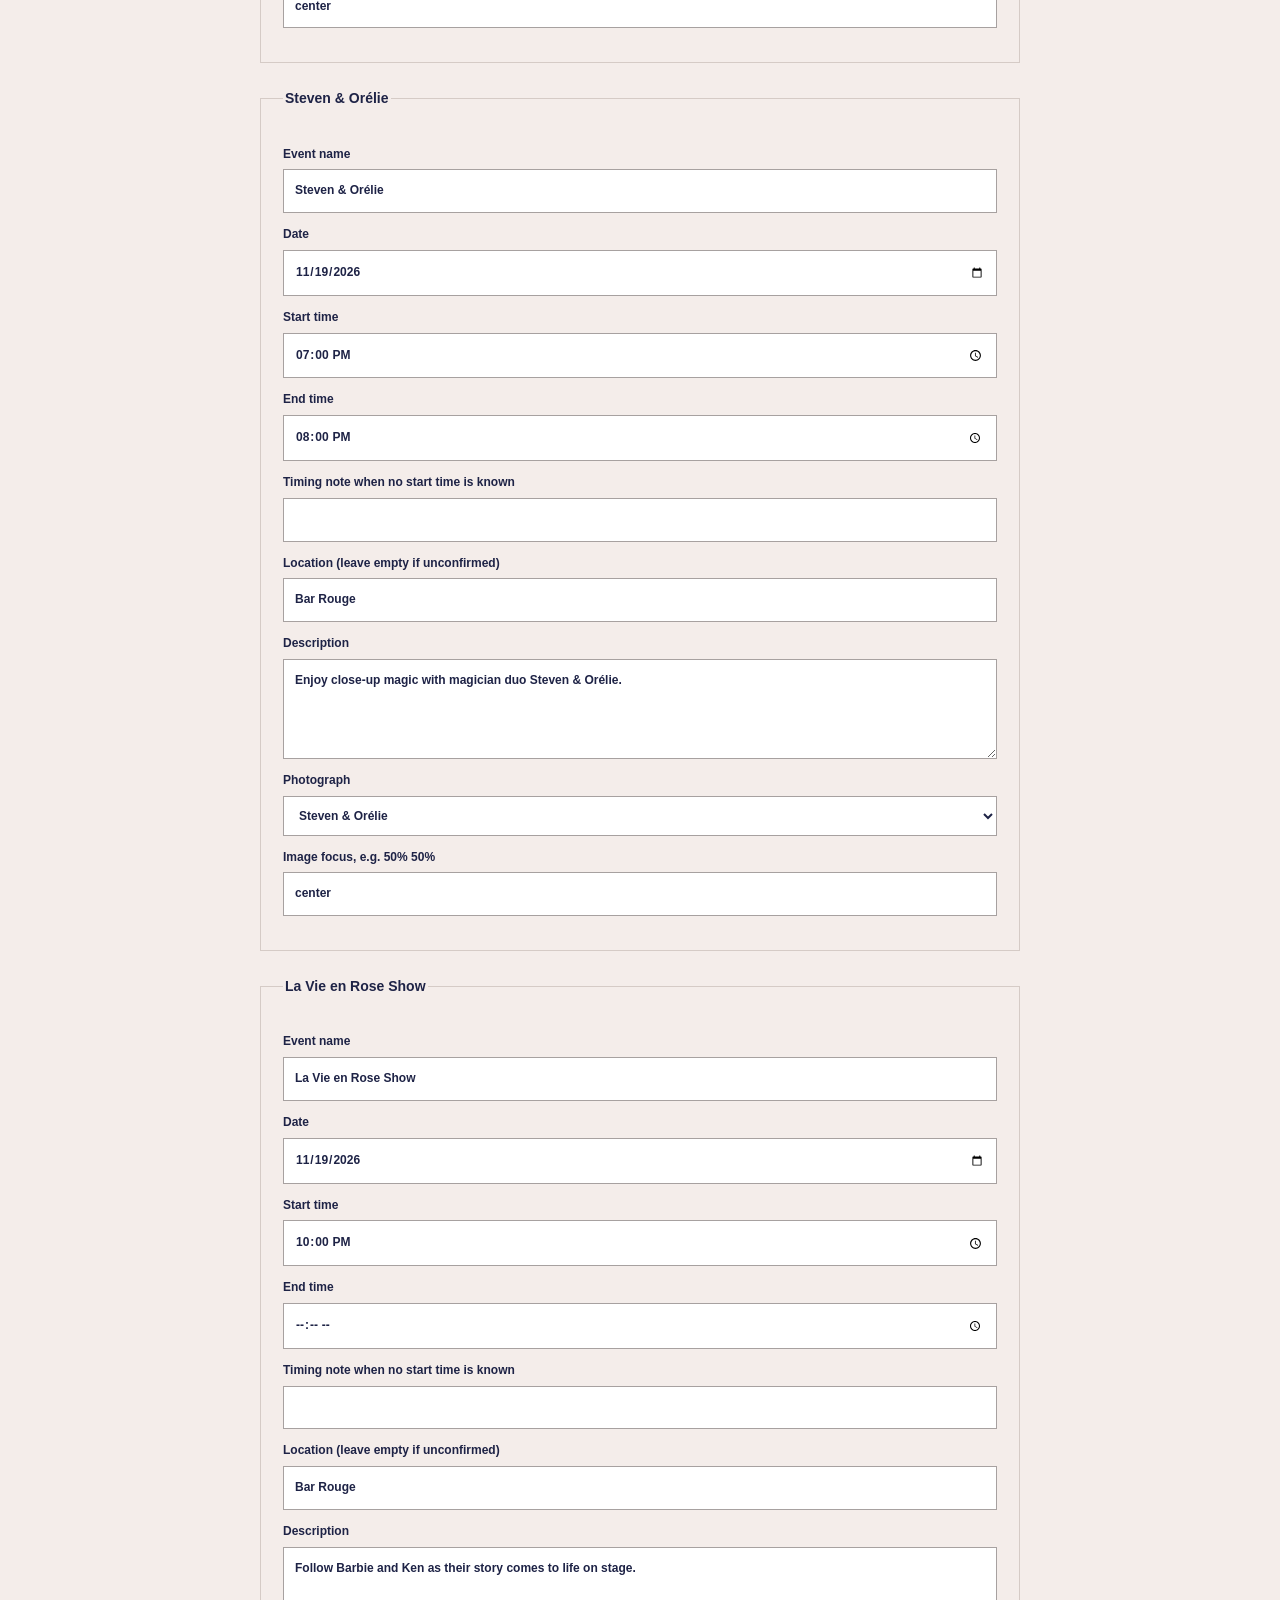
==== commit 450da24f: "Add files via upload" ====
--- a/editor.html
+++ b/editor.html
@@ -1 +1 @@
-<!doctype html><html lang="en"><head><meta charset="utf-8"><meta name="viewport" content="width=device-width,initial-scale=1"><title>Edit Live at Marbella</title><link rel="stylesheet" href="styles.css?v=8"><style>body{background:var(--paper);color:var(--navy);--line:#d5cbc6}main{max-width:800px;margin:25px auto;padding:20px}h1{font-size:48px}h2{font-size:28px}fieldset{border:1px solid var(--line);padding:22px;margin:24px 0}legend{font-weight:700}label{display:block;font-size:12px;font-weight:700;margin:12px 0}input,textarea,select{width:100%;display:block;margin-top:5px;padding:11px;border:1px solid #a7a1a0;background:#fff;color:var(--navy);border-radius:0}textarea{min-height:100px}.row{display:grid;grid-template-columns:repeat(3,1fr);gap:12px}.save{position:sticky;bottom:0;background:var(--paper);padding:16px 0;border-top:1px solid var(--line)}.save button{background:var(--navy);color:white;border:0;padding:14px 20px;font-weight:700}.help{font-size:13px;line-height:1.8}#status{font-size:12px;color:#28553c}@media(max-width:500px){main{padding:16px;margin:0}.row{grid-template-columns:1fr}fieldset{padding:16px}}</style><script defer src="events-data.js?v=3"></script><script defer src="editor.js?v=3"></script></head><body><main><a class="back" href="index.html">← View website</a><h1>Edit your <em>moments.</em></h1><p class="help">Change the fields below, then download the updated <strong>events-data.js</strong>. Replace that file in GitHub and commit to update the published website. These edits stay in this page until you download; they do not change the live site automatically.</p><form id="editor"><div id="fields"></div><div class="save"><button type="submit">Download updated events-data.js</button><p id="status" role="status"></p></div></form></main></body></html>
+<!doctype html><html lang="en"><head><meta charset="utf-8"><meta name="viewport" content="width=device-width,initial-scale=1"><title>Edit Live at Marbella</title><link rel="stylesheet" href="styles.css?v=8"><style>body{background:var(--paper);color:var(--navy);--line:#d5cbc6}main{max-width:800px;margin:25px auto;padding:20px}h1{font-size:48px}h2{font-size:28px}fieldset{border:1px solid var(--line);padding:22px;margin:24px 0}legend{font-weight:700}label{display:block;font-size:12px;font-weight:700;margin:12px 0}input,textarea,select{width:100%;display:block;margin-top:5px;padding:11px;border:1px solid #a7a1a0;background:#fff;color:var(--navy);border-radius:0}textarea{min-height:100px}.row{display:grid;grid-template-columns:repeat(3,1fr);gap:12px}.save{position:sticky;bottom:0;background:var(--paper);padding:16px 0;border-top:1px solid var(--line)}.save button{background:var(--navy);color:white;border:0;padding:14px 20px;font-weight:700}.help{font-size:13px;line-height:1.8}#status{font-size:12px;color:#28553c}@media(max-width:500px){main{padding:16px;margin:0}.row{grid-template-columns:1fr}fieldset{padding:16px}}</style><script defer src="events-data.js?v=4"></script><script defer src="editor.js?v=4"></script></head><body><main><a class="back" href="index.html">← View website</a><h1>Edit your <em>moments.</em></h1><p class="help">Change the fields below, then download the updated <strong>events-data.js</strong>. Replace that file in GitHub and commit to update the published website. These edits stay in this page until you download; they do not change the live site automatically.</p><form id="editor"><div id="fields"></div><div class="save"><button type="submit">Download updated events-data.js</button><p id="status" role="status"></p></div></form></main></body></html>
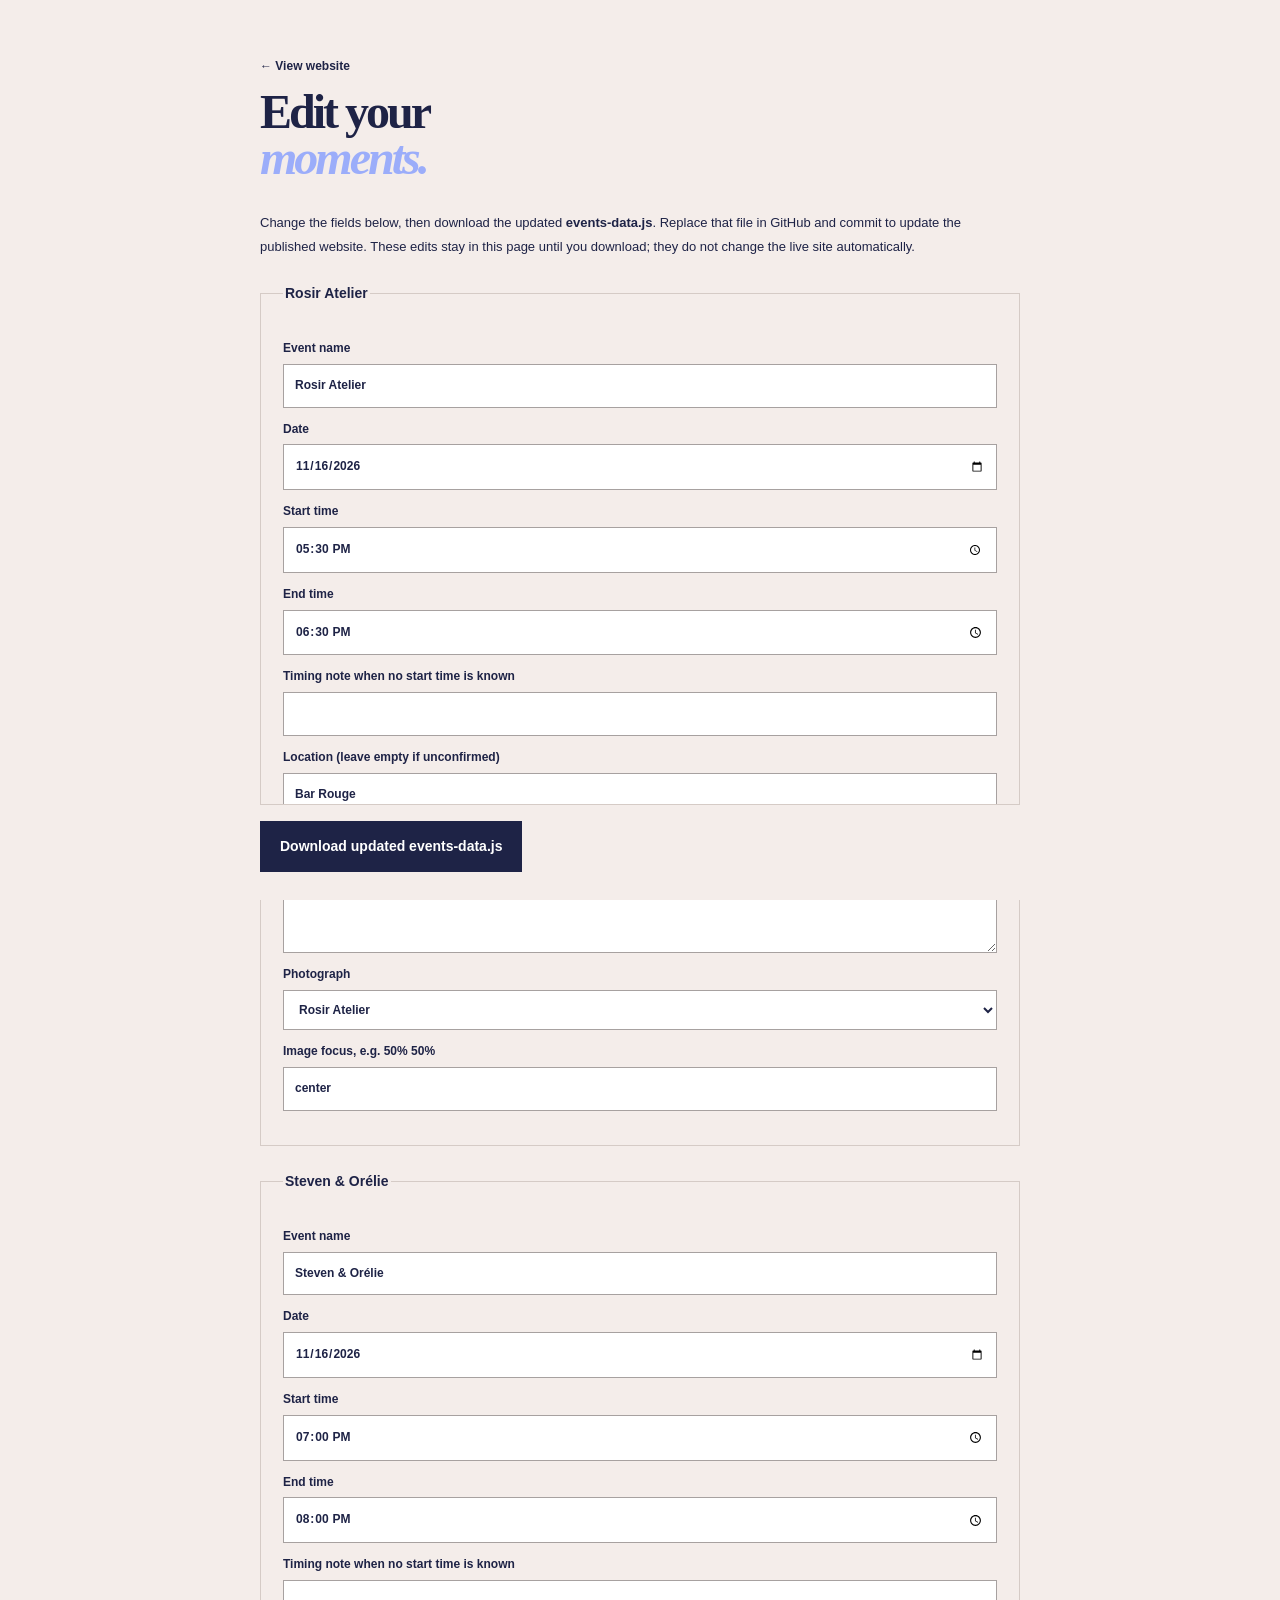
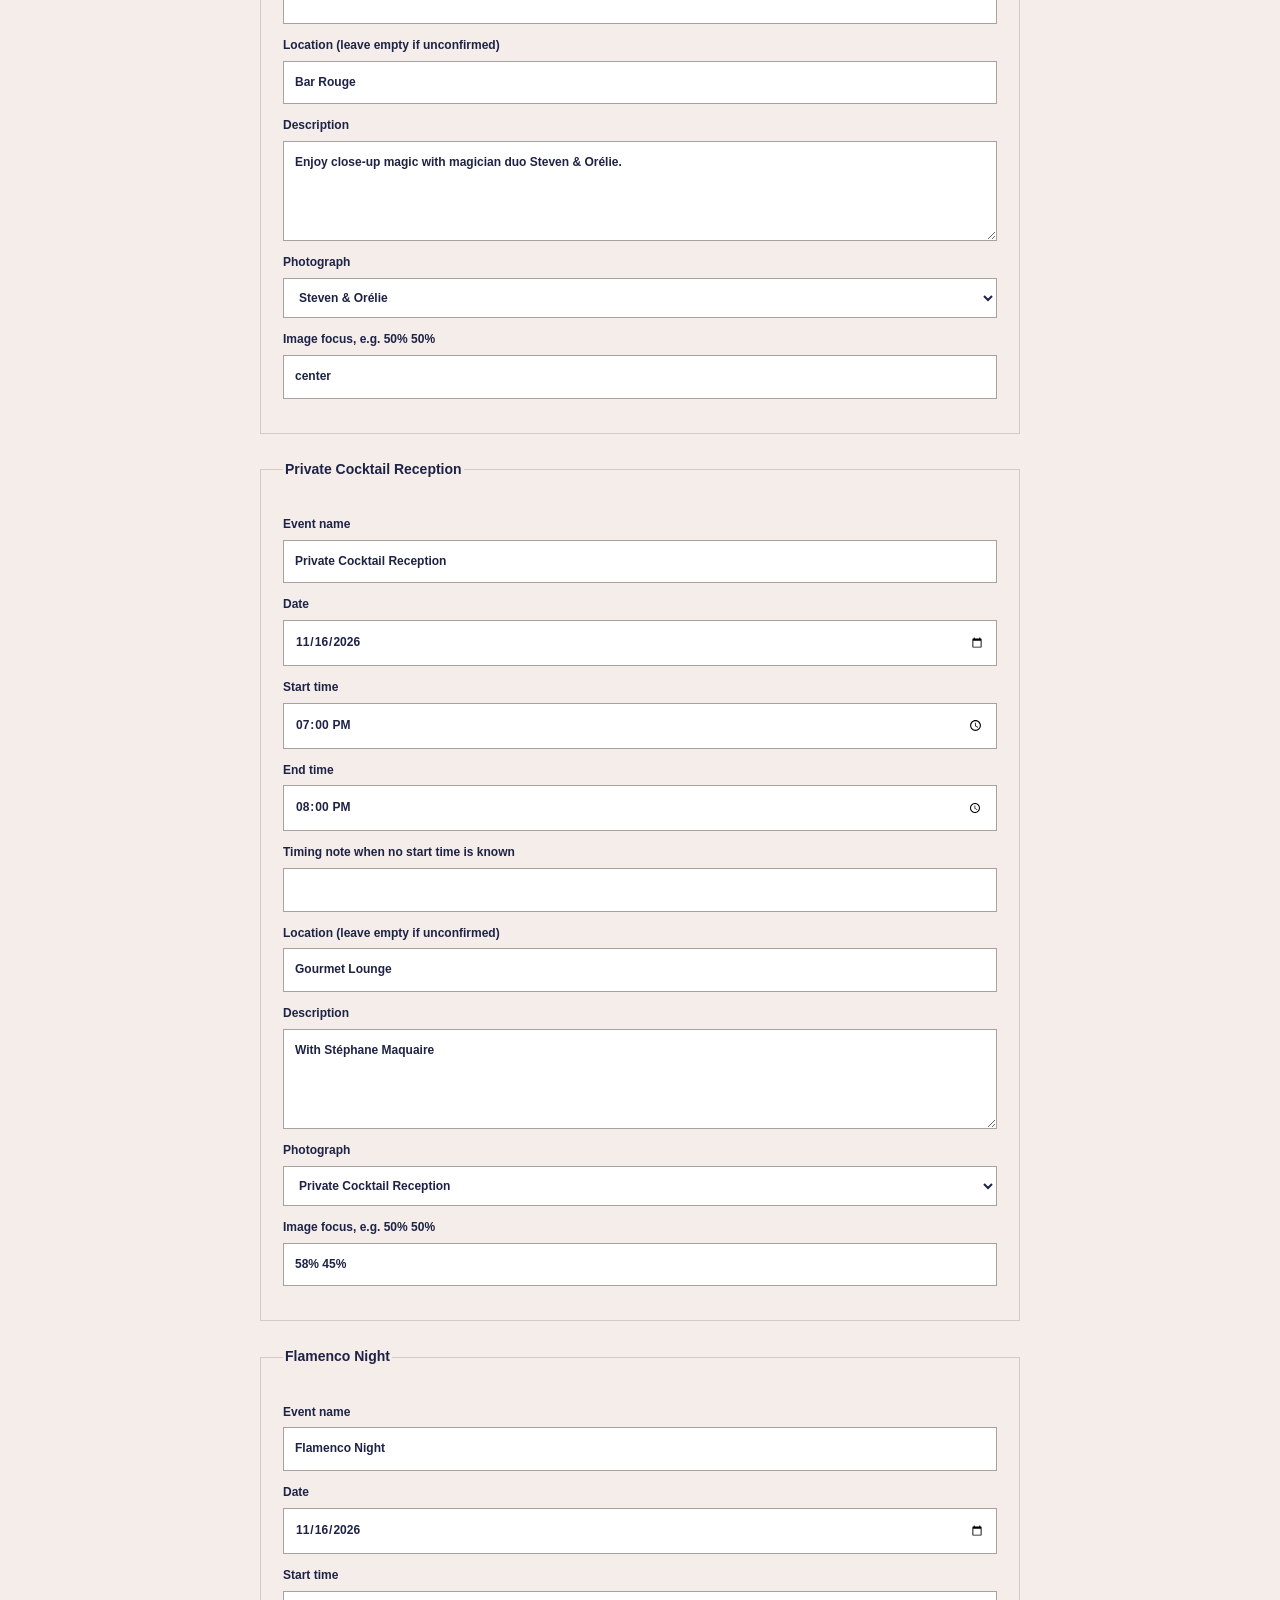
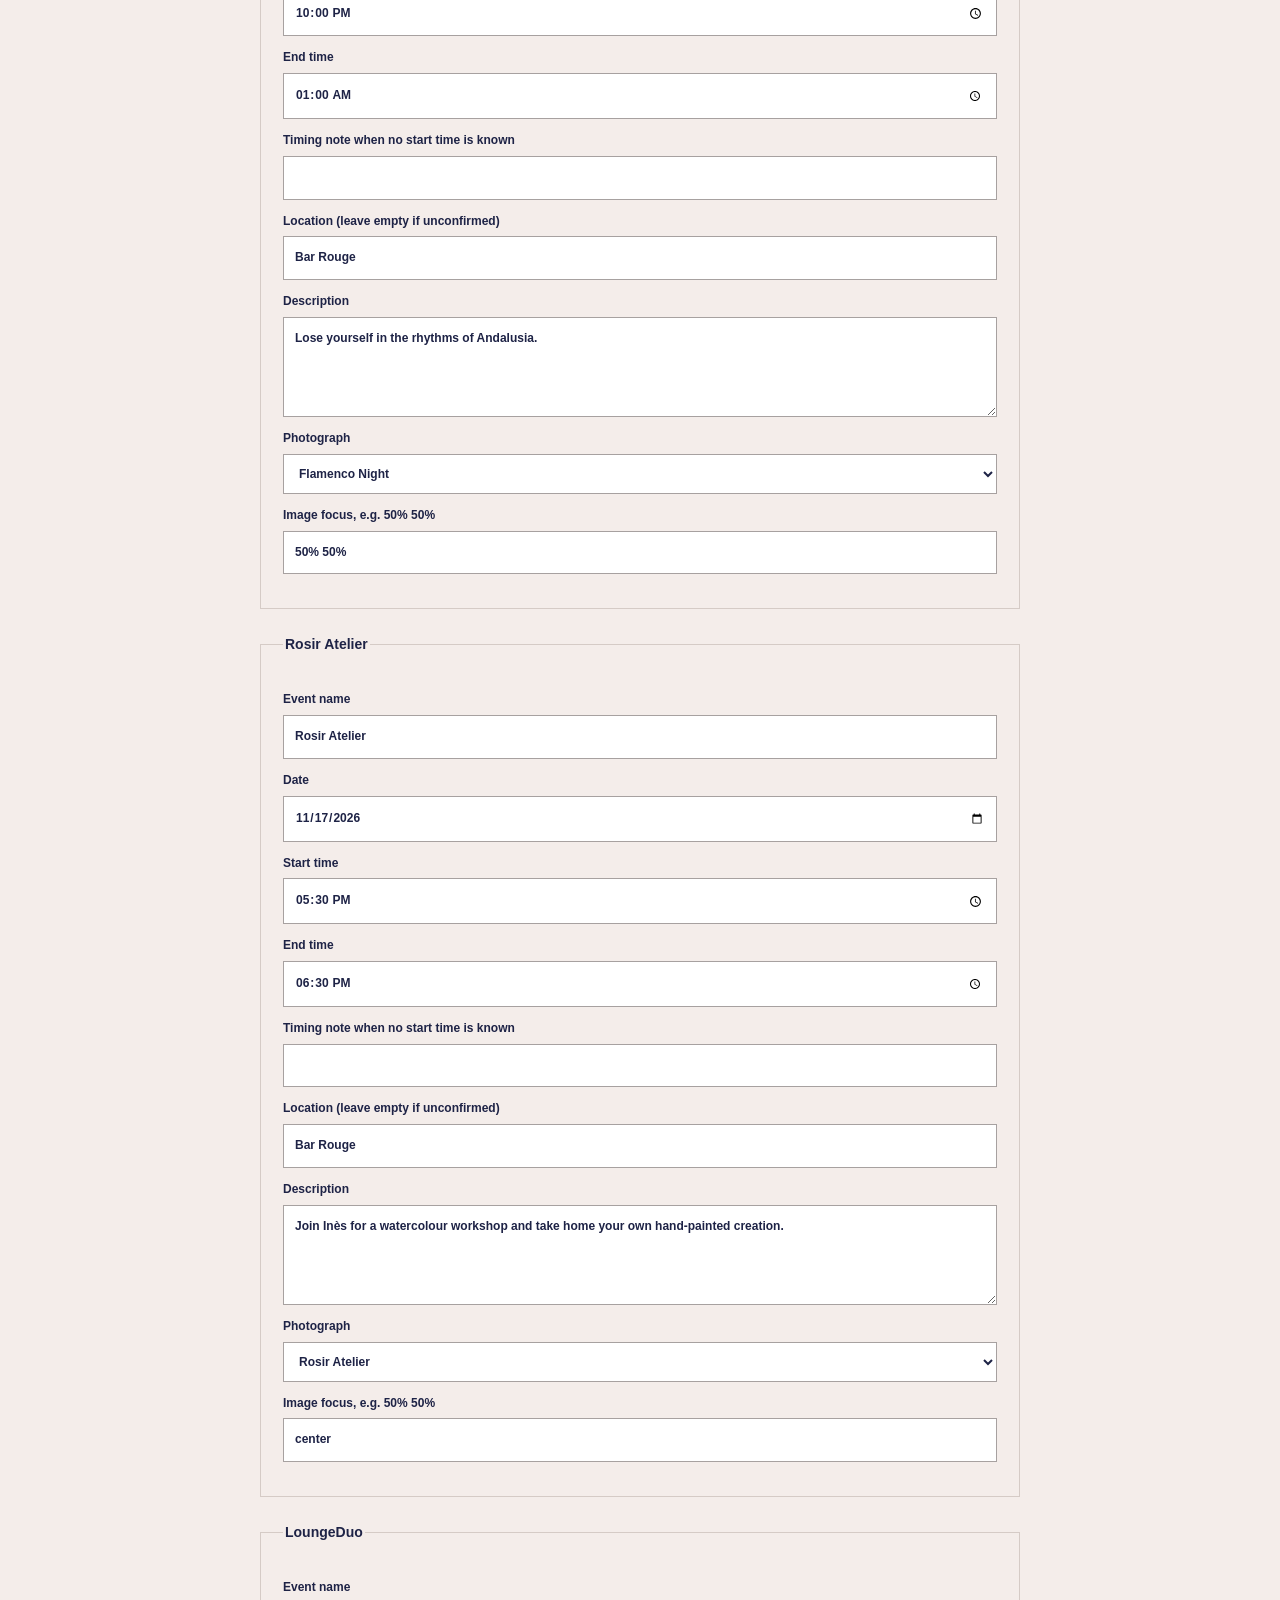
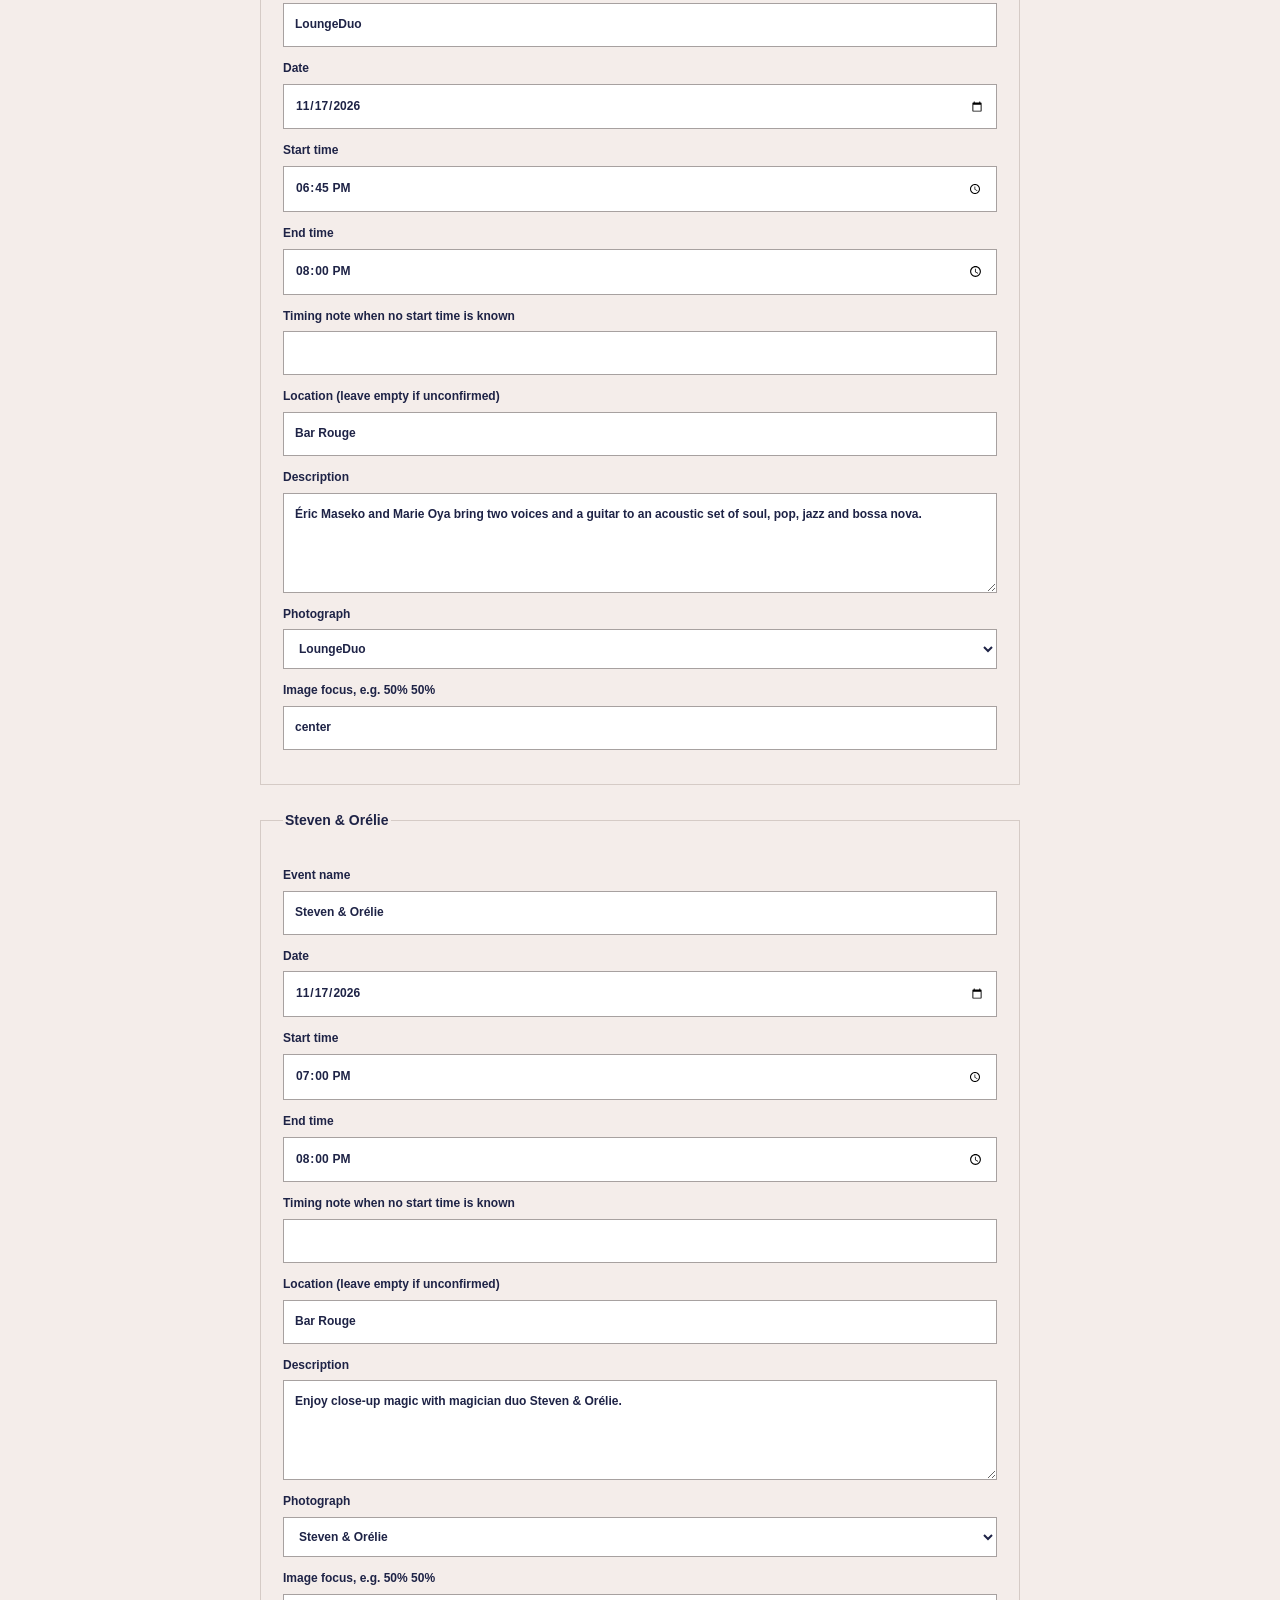
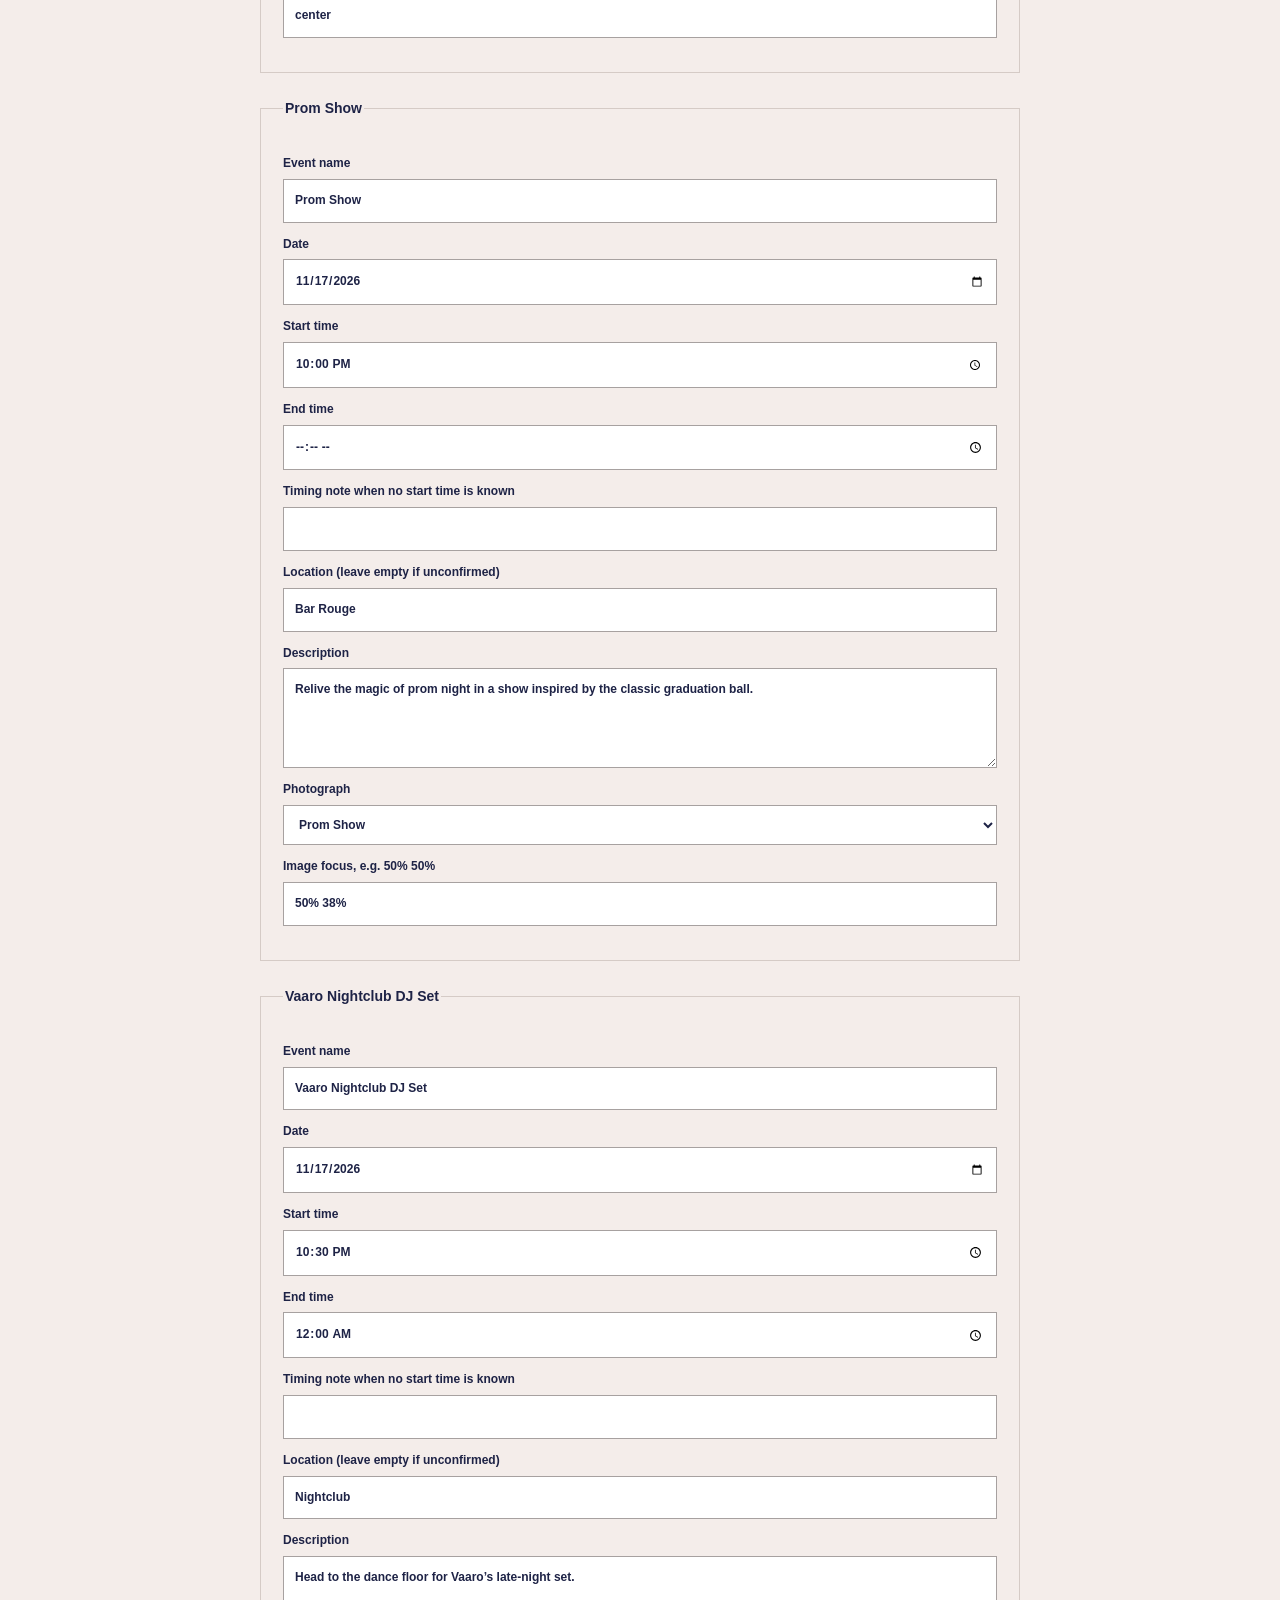
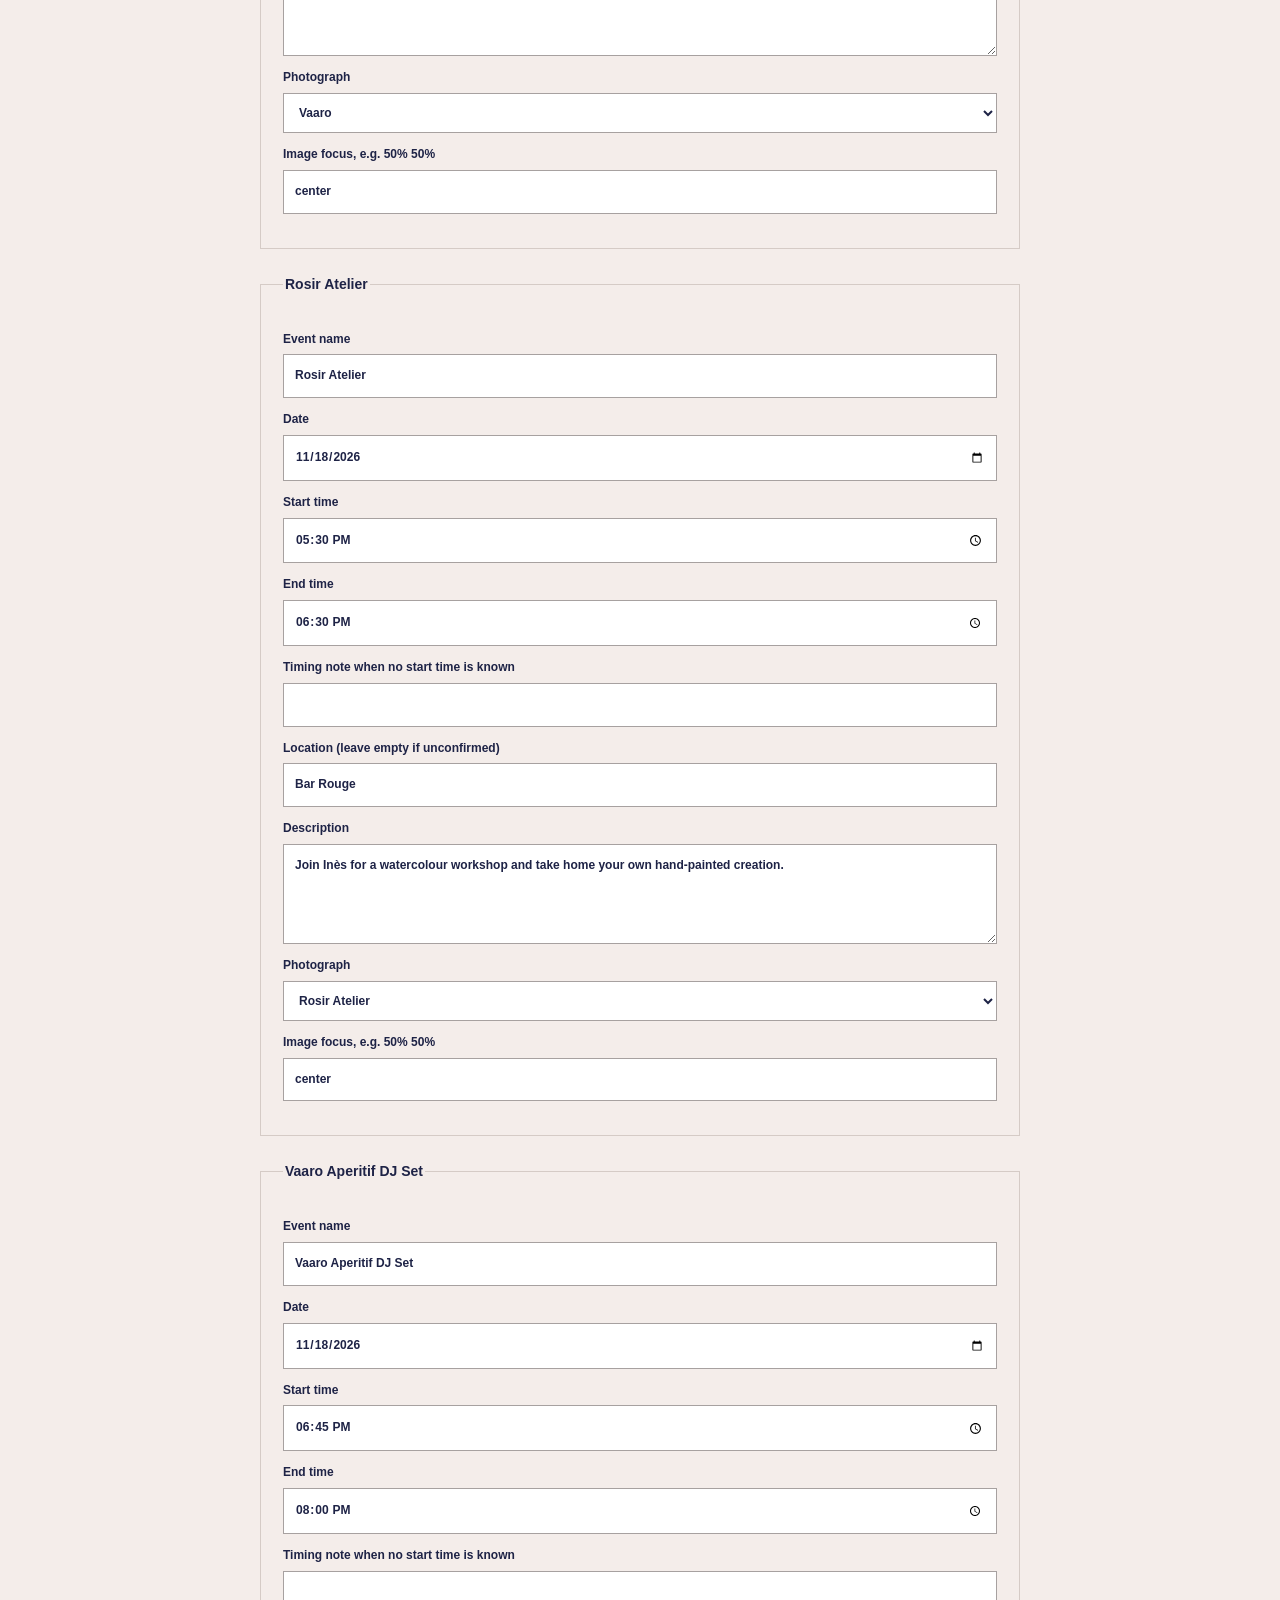
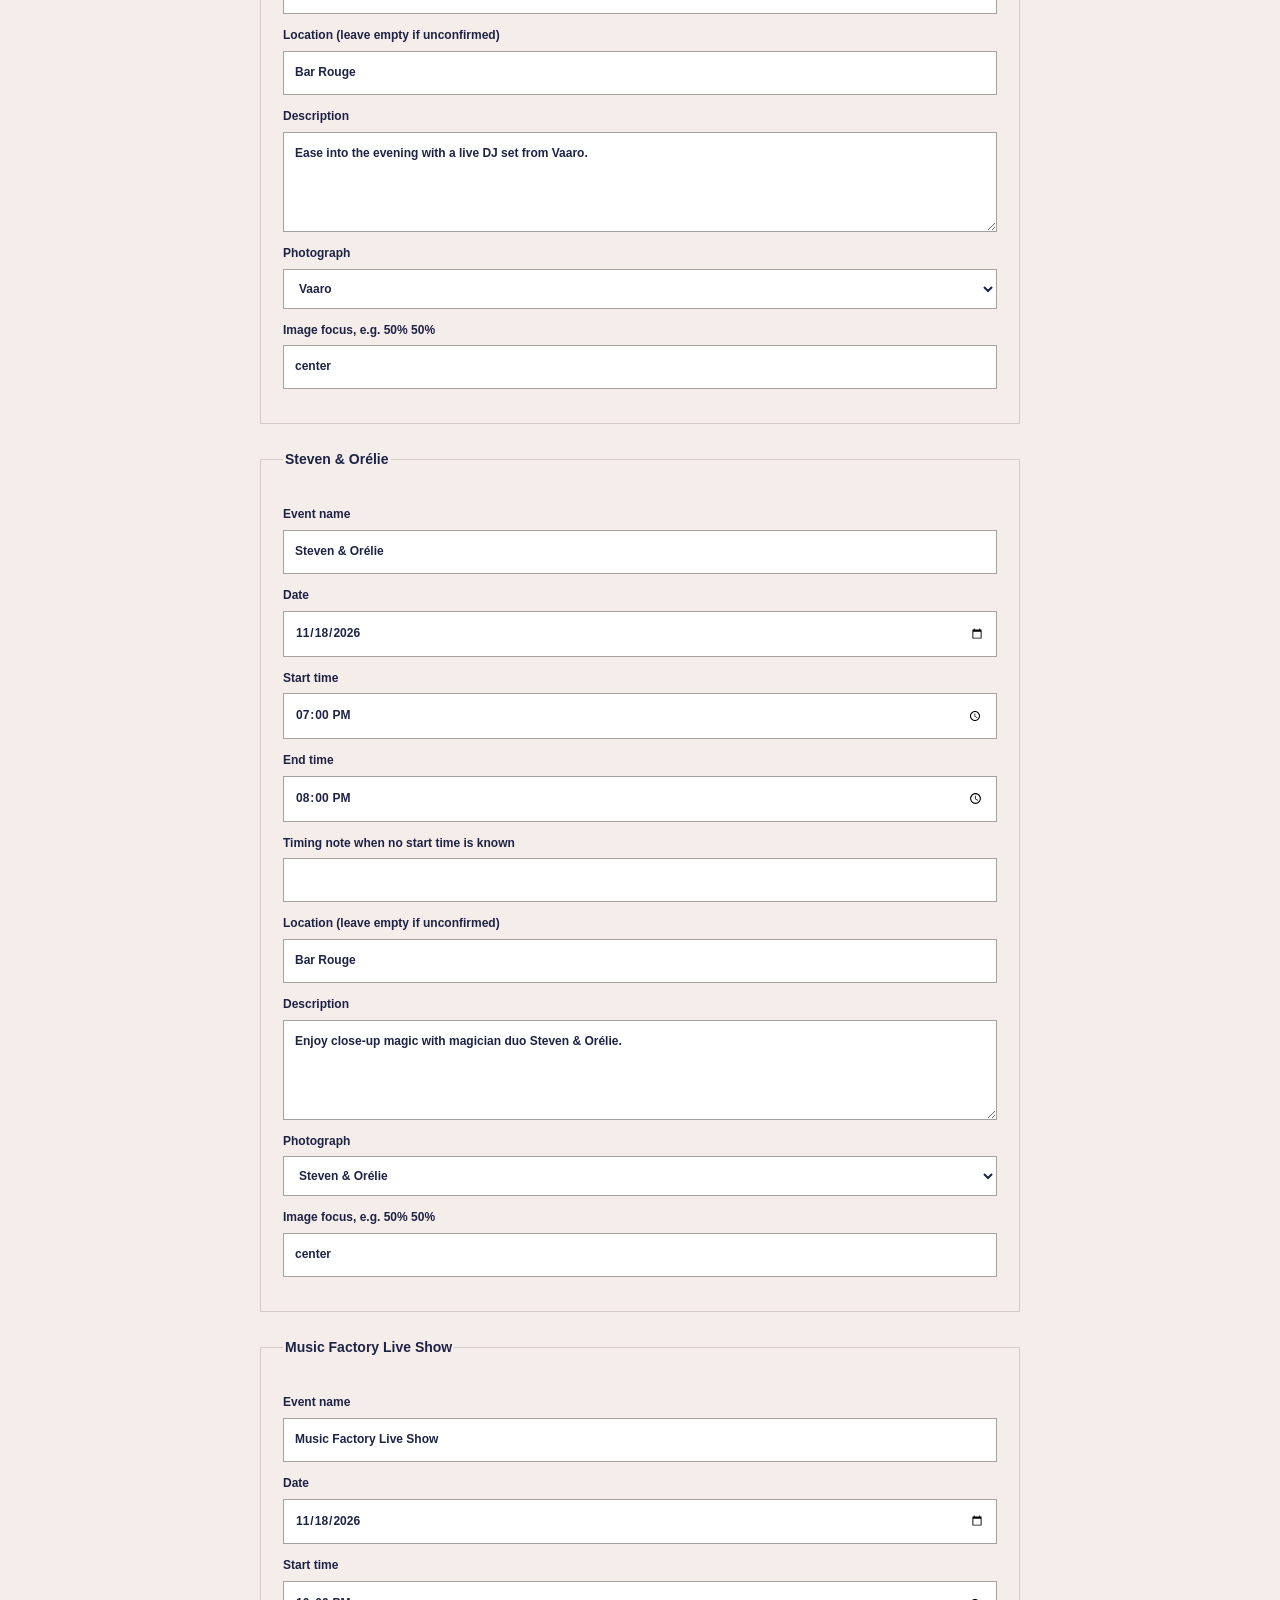
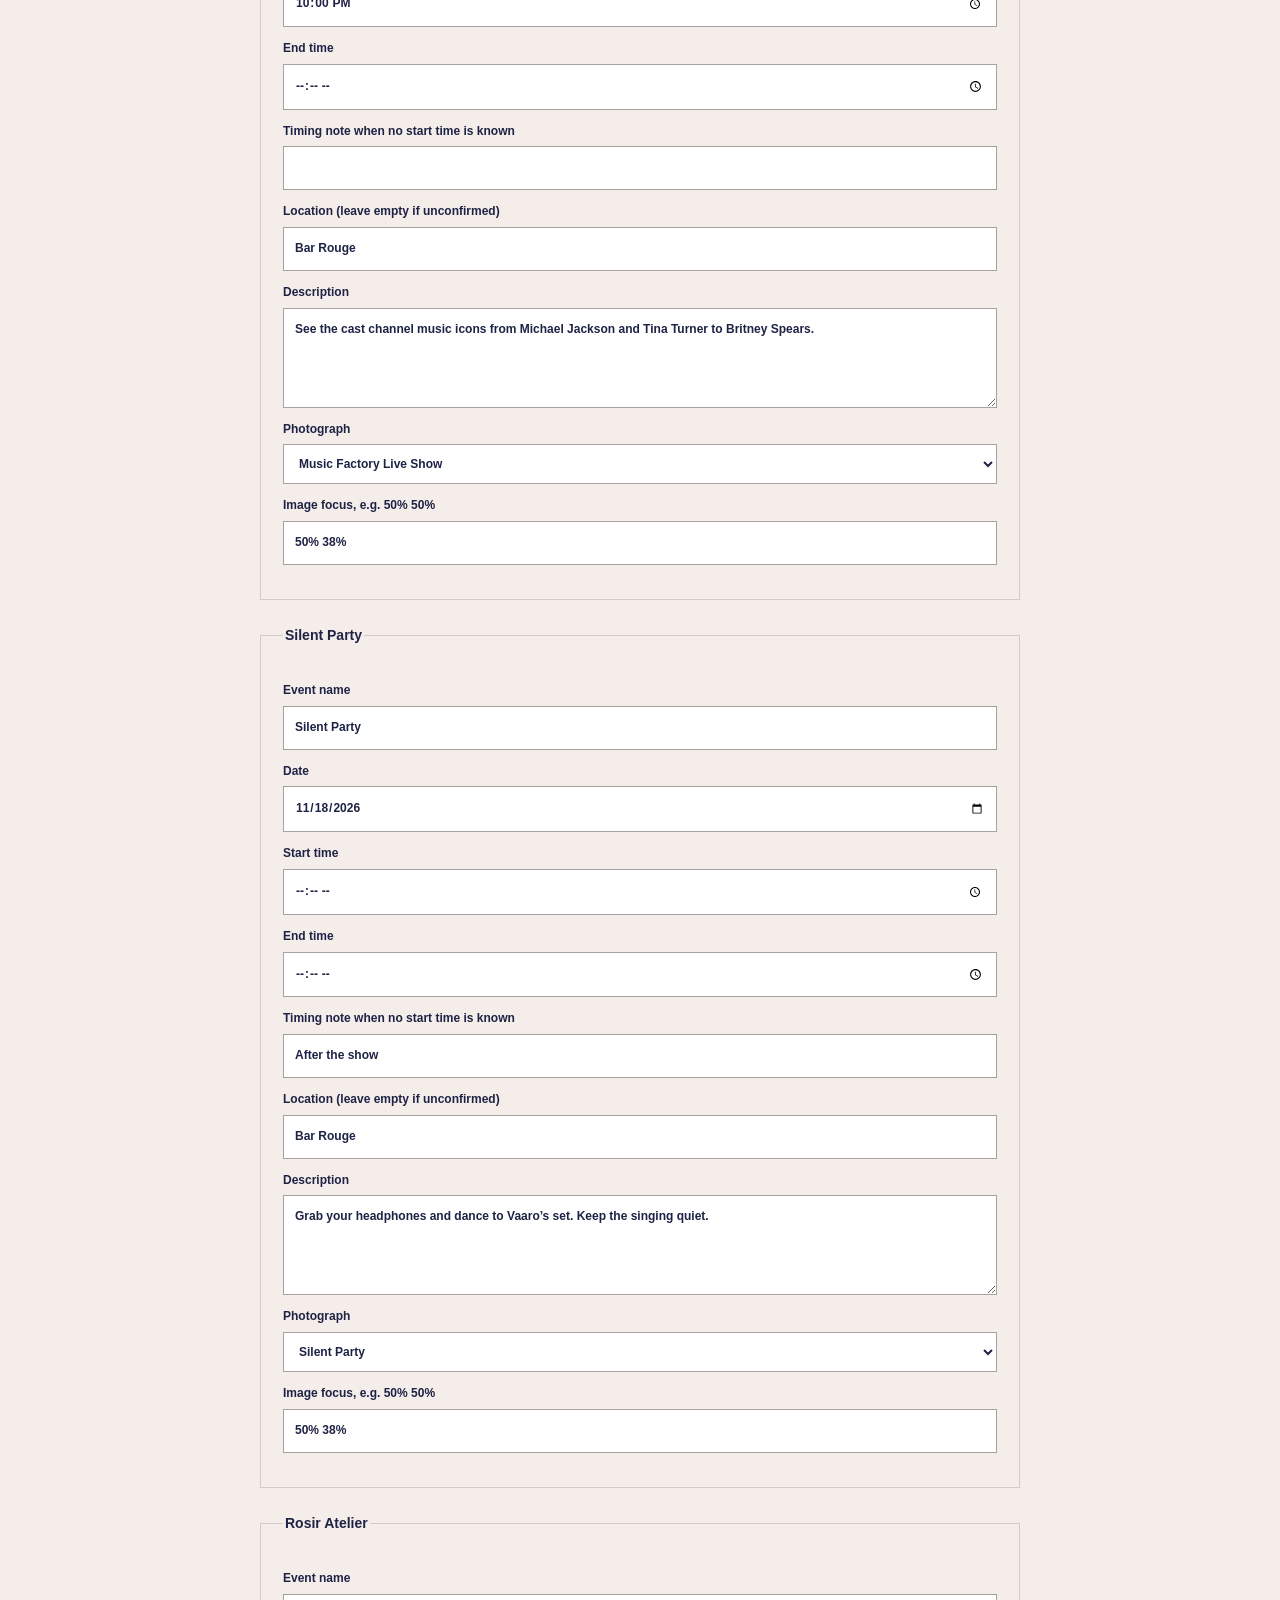
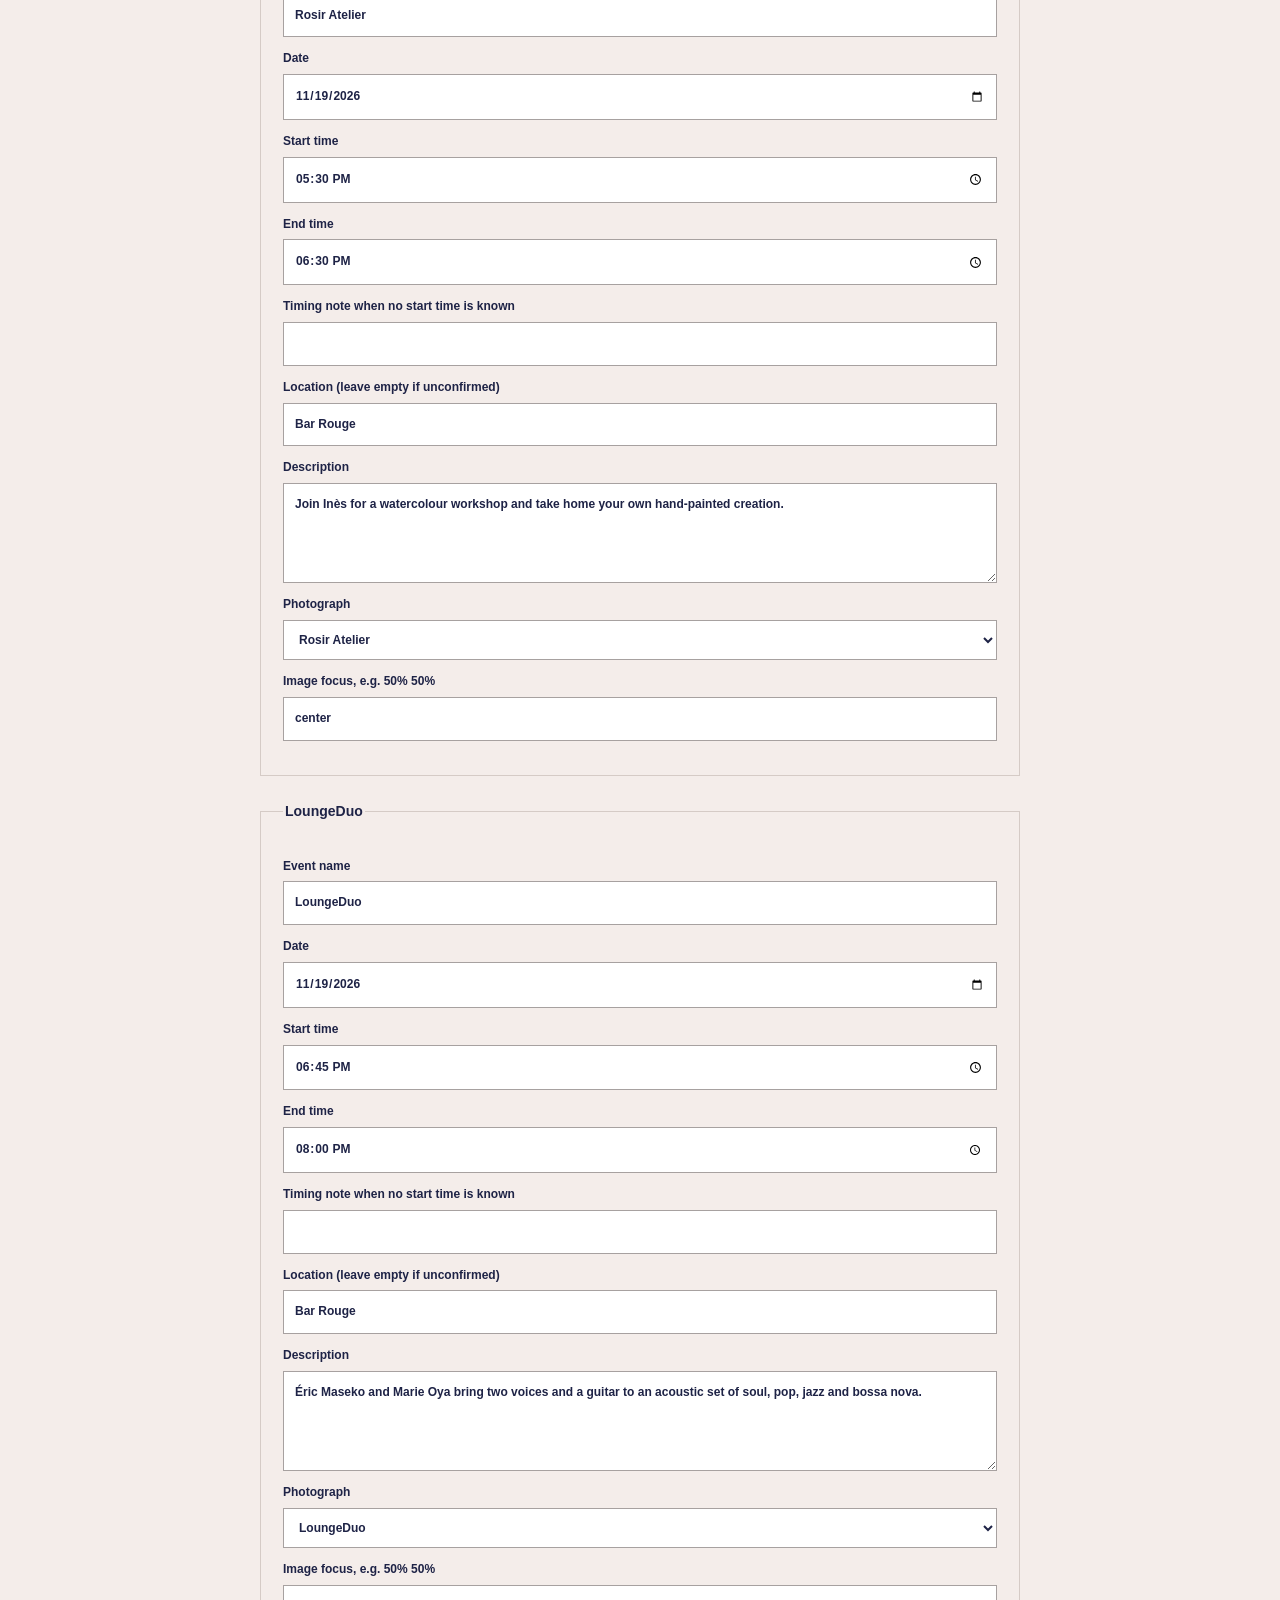
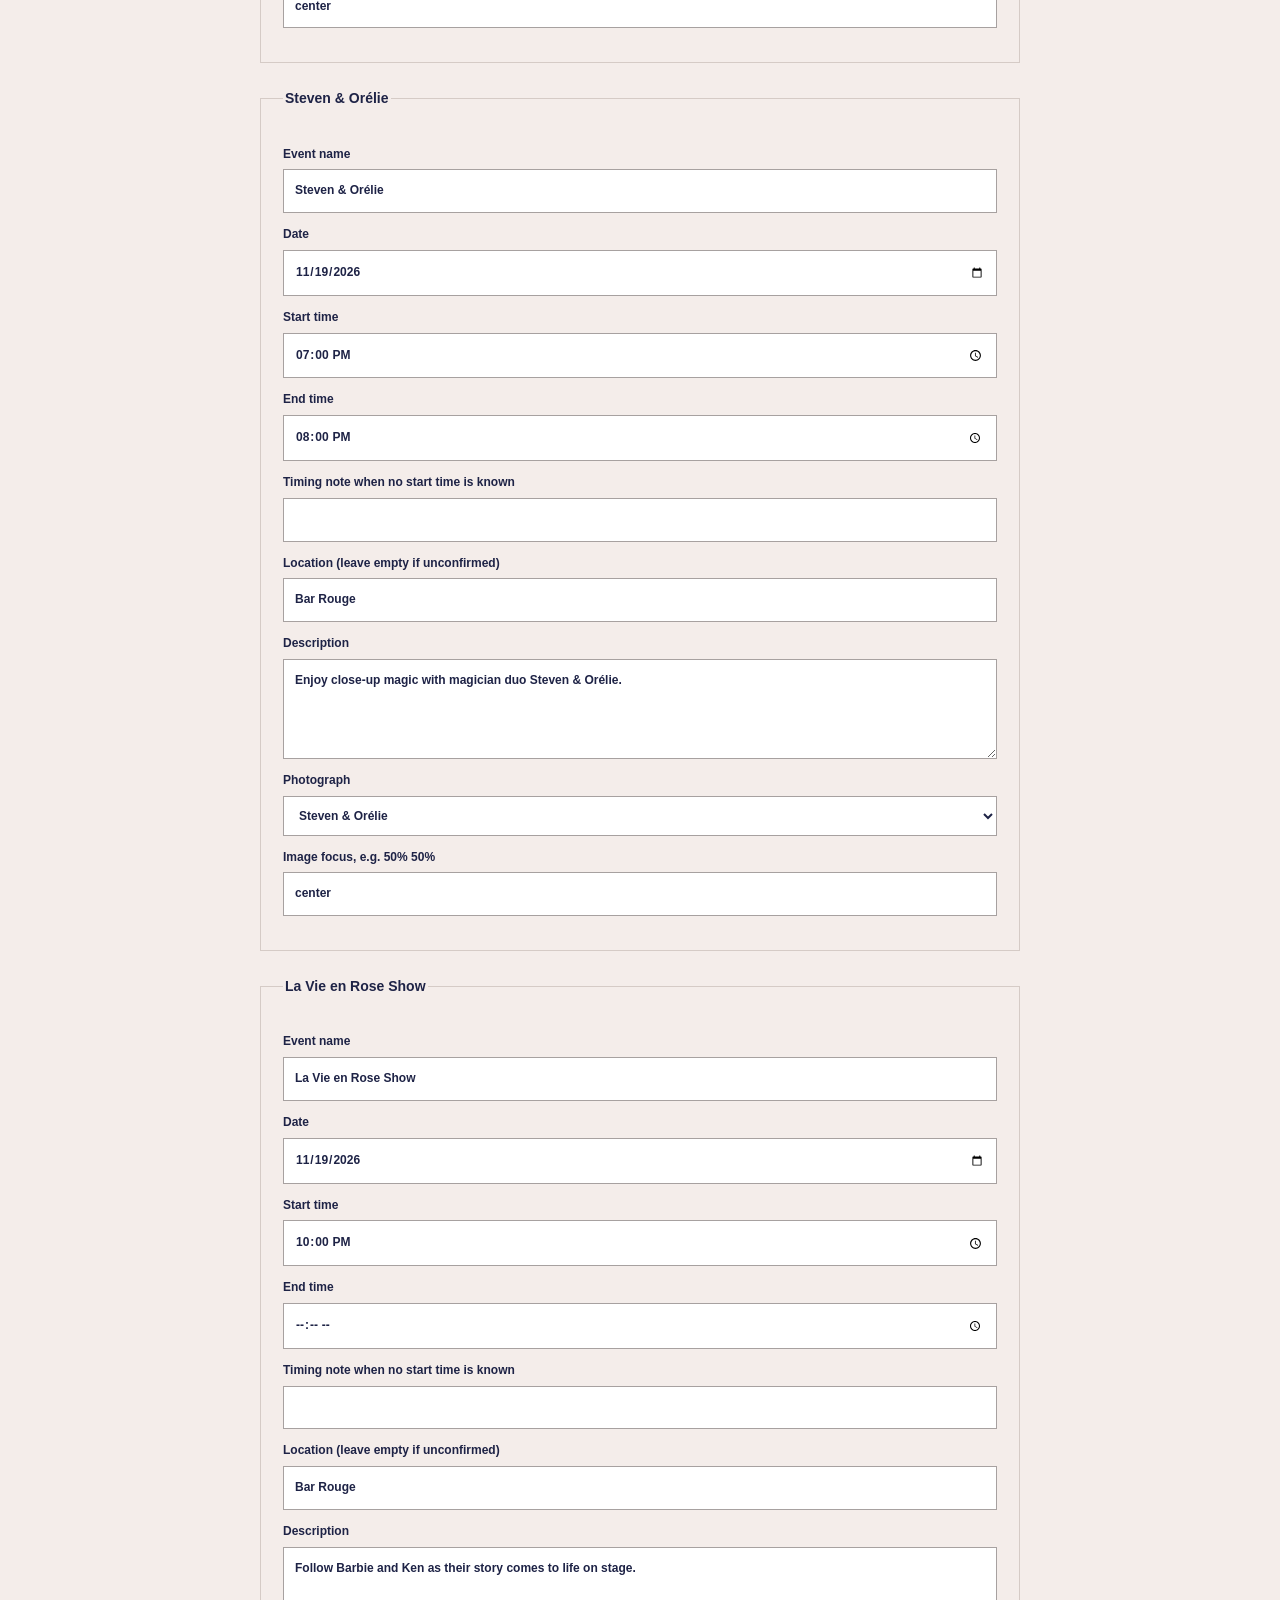
==== commit 6724ffbb: "Add files via upload" ====
--- a/editor.html
+++ b/editor.html
@@ -1 +1 @@
-<!doctype html><html lang="en"><head><meta charset="utf-8"><meta name="viewport" content="width=device-width,initial-scale=1"><title>Edit Live at Marbella</title><link rel="stylesheet" href="styles.css?v=8"><style>body{background:var(--paper);color:var(--navy);--line:#d5cbc6}main{max-width:800px;margin:25px auto;padding:20px}h1{font-size:48px}h2{font-size:28px}fieldset{border:1px solid var(--line);padding:22px;margin:24px 0}legend{font-weight:700}label{display:block;font-size:12px;font-weight:700;margin:12px 0}input,textarea,select{width:100%;display:block;margin-top:5px;padding:11px;border:1px solid #a7a1a0;background:#fff;color:var(--navy);border-radius:0}textarea{min-height:100px}.row{display:grid;grid-template-columns:repeat(3,1fr);gap:12px}.save{position:sticky;bottom:0;background:var(--paper);padding:16px 0;border-top:1px solid var(--line)}.save button{background:var(--navy);color:white;border:0;padding:14px 20px;font-weight:700}.help{font-size:13px;line-height:1.8}#status{font-size:12px;color:#28553c}@media(max-width:500px){main{padding:16px;margin:0}.row{grid-template-columns:1fr}fieldset{padding:16px}}</style><script defer src="events-data.js?v=4"></script><script defer src="editor.js?v=4"></script></head><body><main><a class="back" href="index.html">← View website</a><h1>Edit your <em>moments.</em></h1><p class="help">Change the fields below, then download the updated <strong>events-data.js</strong>. Replace that file in GitHub and commit to update the published website. These edits stay in this page until you download; they do not change the live site automatically.</p><form id="editor"><div id="fields"></div><div class="save"><button type="submit">Download updated events-data.js</button><p id="status" role="status"></p></div></form></main></body></html>
+<!doctype html><html lang="en"><head><meta charset="utf-8"><meta name="viewport" content="width=device-width,initial-scale=1"><title>Edit Live at Marbella</title><link rel="stylesheet" href="styles.css?v=8"><style>body{background:var(--paper);color:var(--navy);--line:#d5cbc6}main{max-width:800px;margin:25px auto;padding:20px}h1{font-size:48px}h2{font-size:28px}fieldset{border:1px solid var(--line);padding:22px;margin:24px 0}legend{font-weight:700}label{display:block;font-size:12px;font-weight:700;margin:12px 0}input,textarea,select{width:100%;display:block;margin-top:5px;padding:11px;border:1px solid #a7a1a0;background:#fff;color:var(--navy);border-radius:0}textarea{min-height:100px}.row{display:grid;grid-template-columns:repeat(3,1fr);gap:12px}.save{position:sticky;bottom:0;background:var(--paper);padding:16px 0;border-top:1px solid var(--line)}.save button{background:var(--navy);color:white;border:0;padding:14px 20px;font-weight:700}.help{font-size:13px;line-height:1.8}#status{font-size:12px;color:#28553c}@media(max-width:500px){main{padding:16px;margin:0}.row{grid-template-columns:1fr}fieldset{padding:16px}}</style><script defer src="events-data.js?v=5"></script><script defer src="editor.js?v=4"></script></head><body><main><a class="back" href="index.html">← View website</a><h1>Edit your <em>moments.</em></h1><p class="help">Change the fields below, then download the updated <strong>events-data.js</strong>. Replace that file in GitHub and commit to update the published website. These edits stay in this page until you download; they do not change the live site automatically.</p><form id="editor"><div id="fields"></div><div class="save"><button type="submit">Download updated events-data.js</button><p id="status" role="status"></p></div></form></main></body></html>
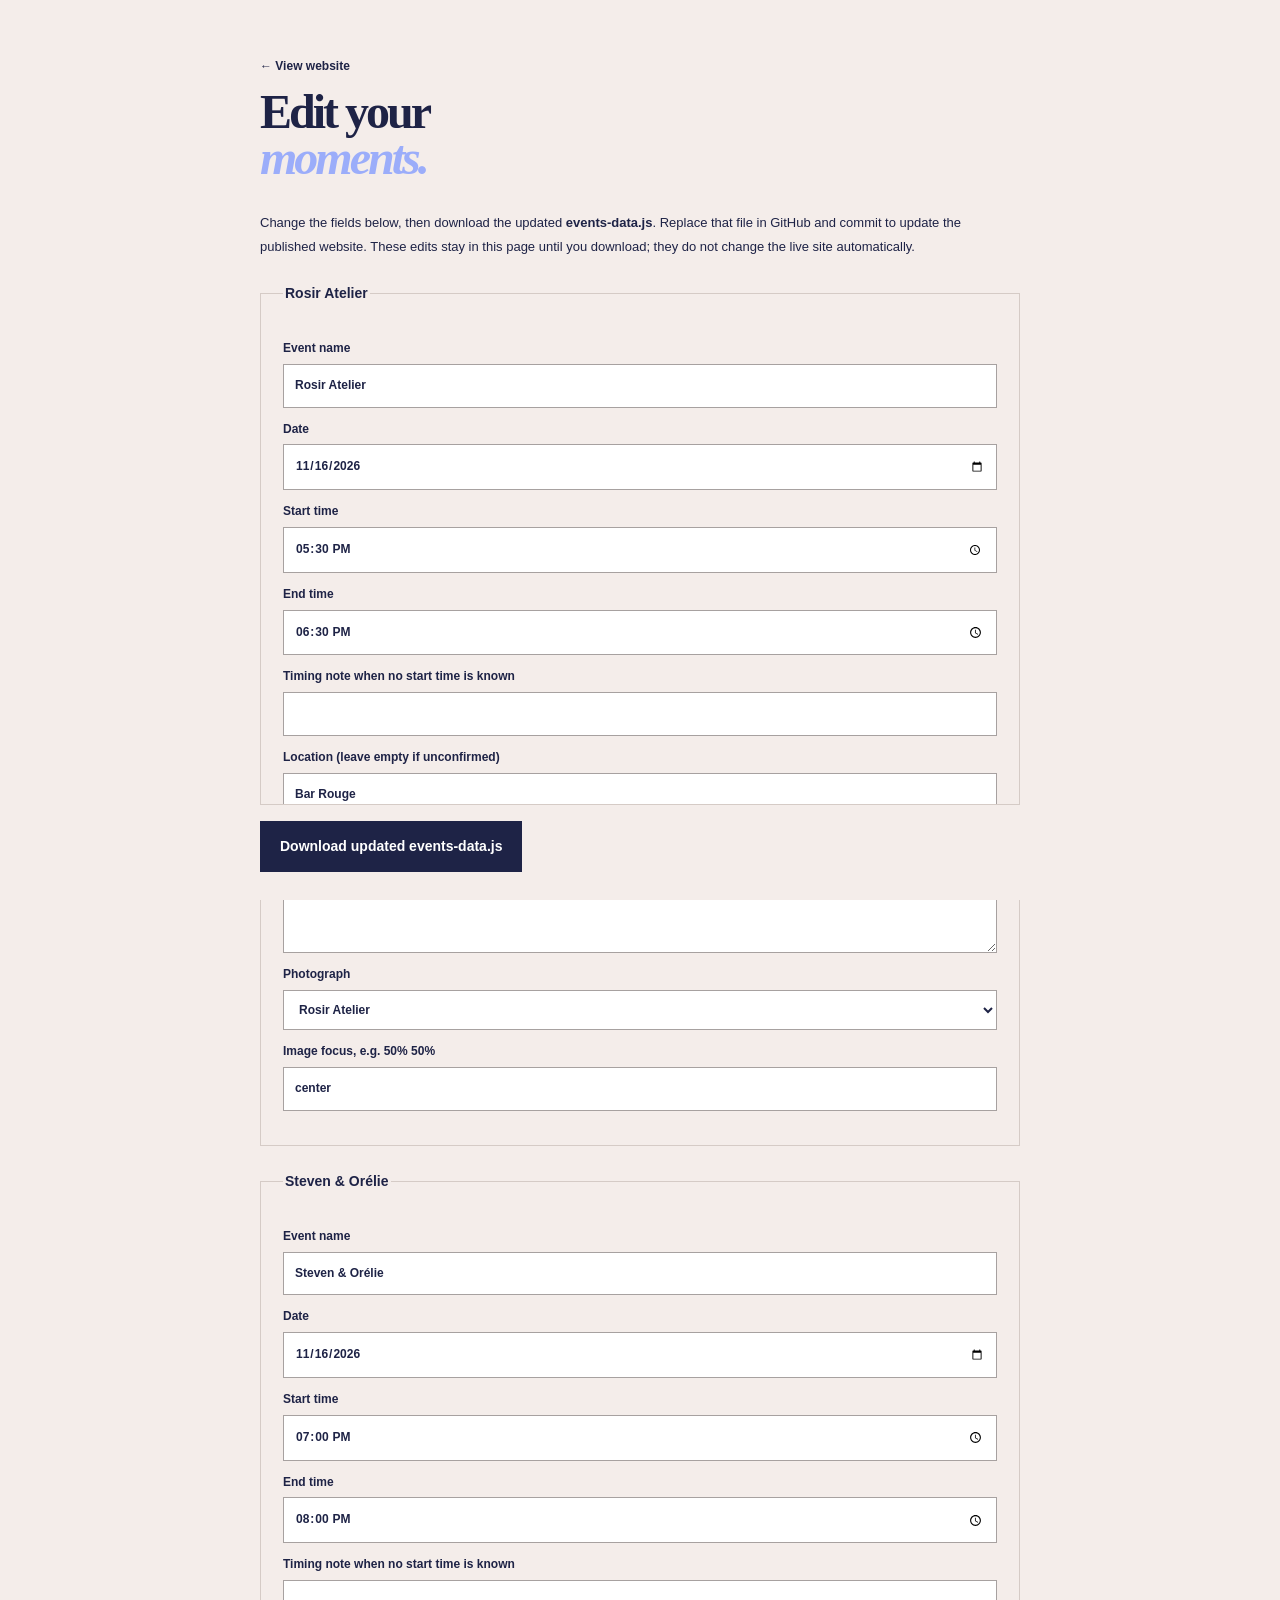
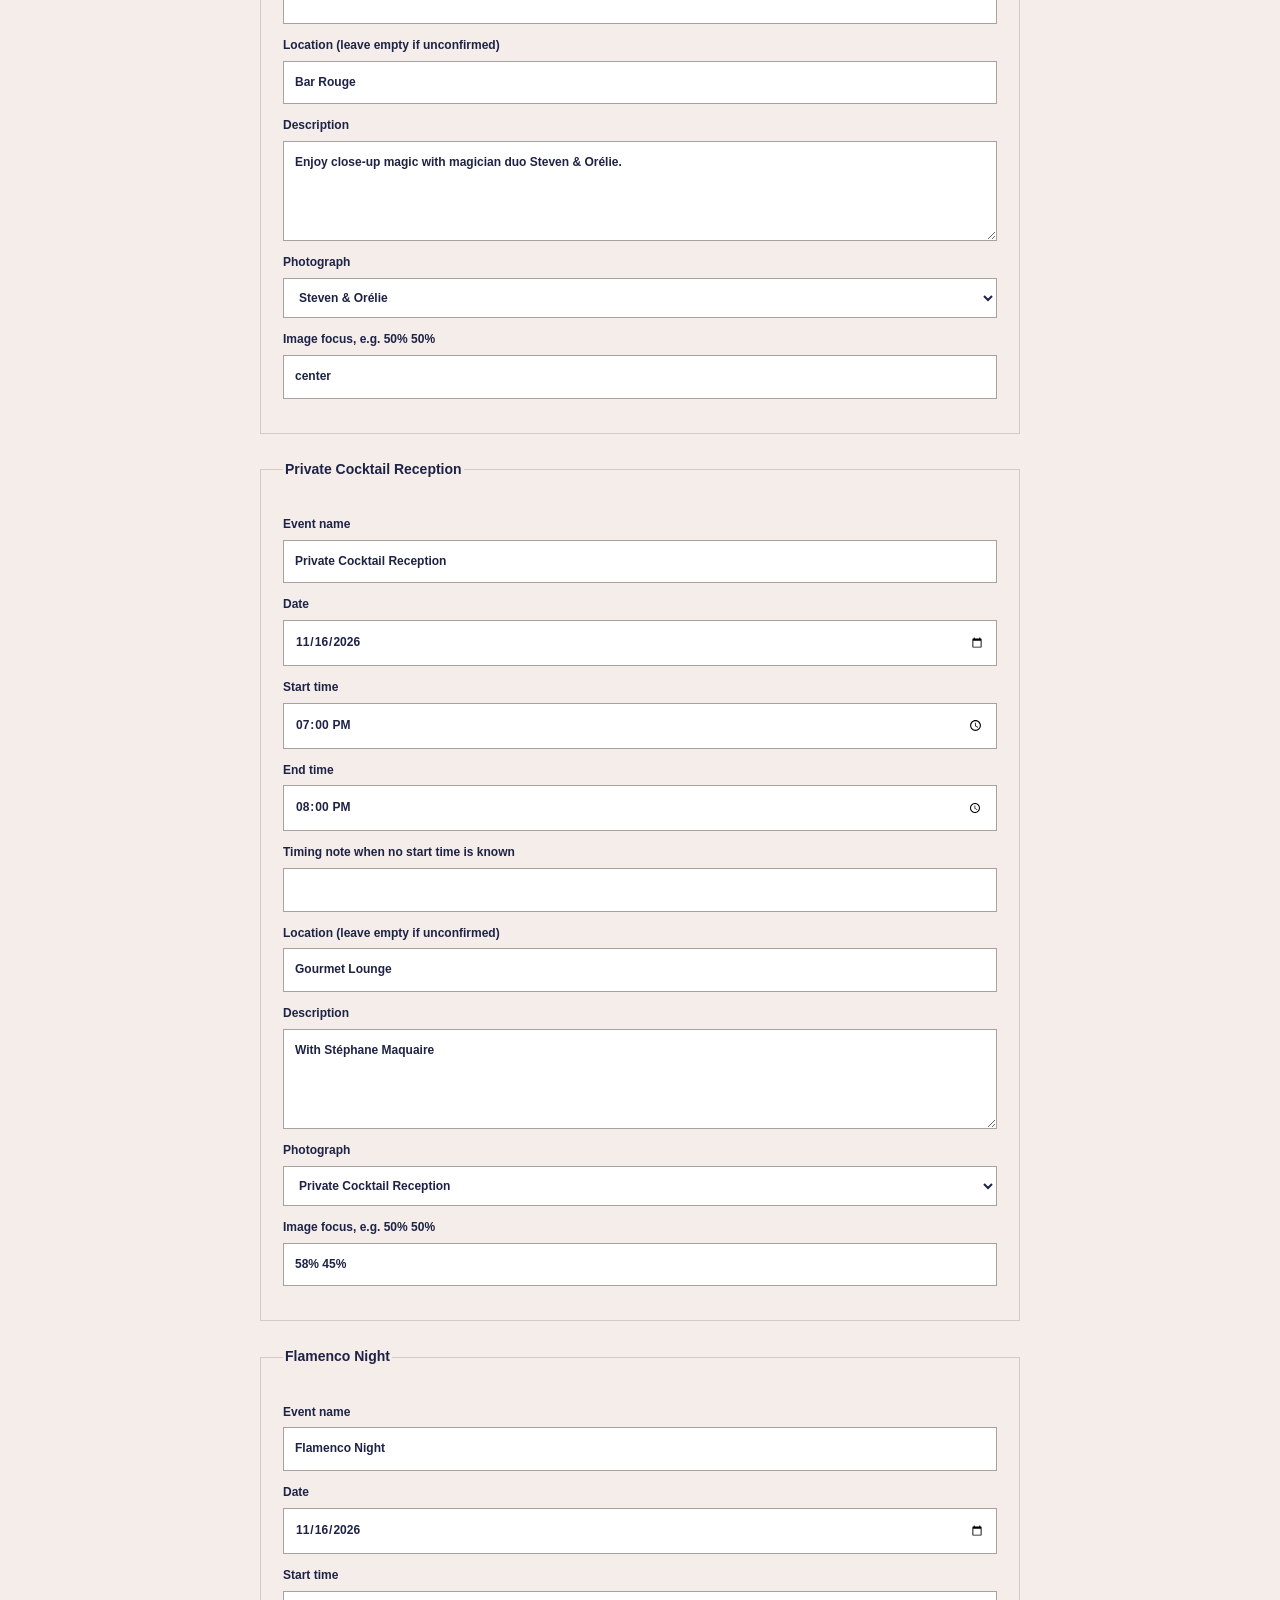
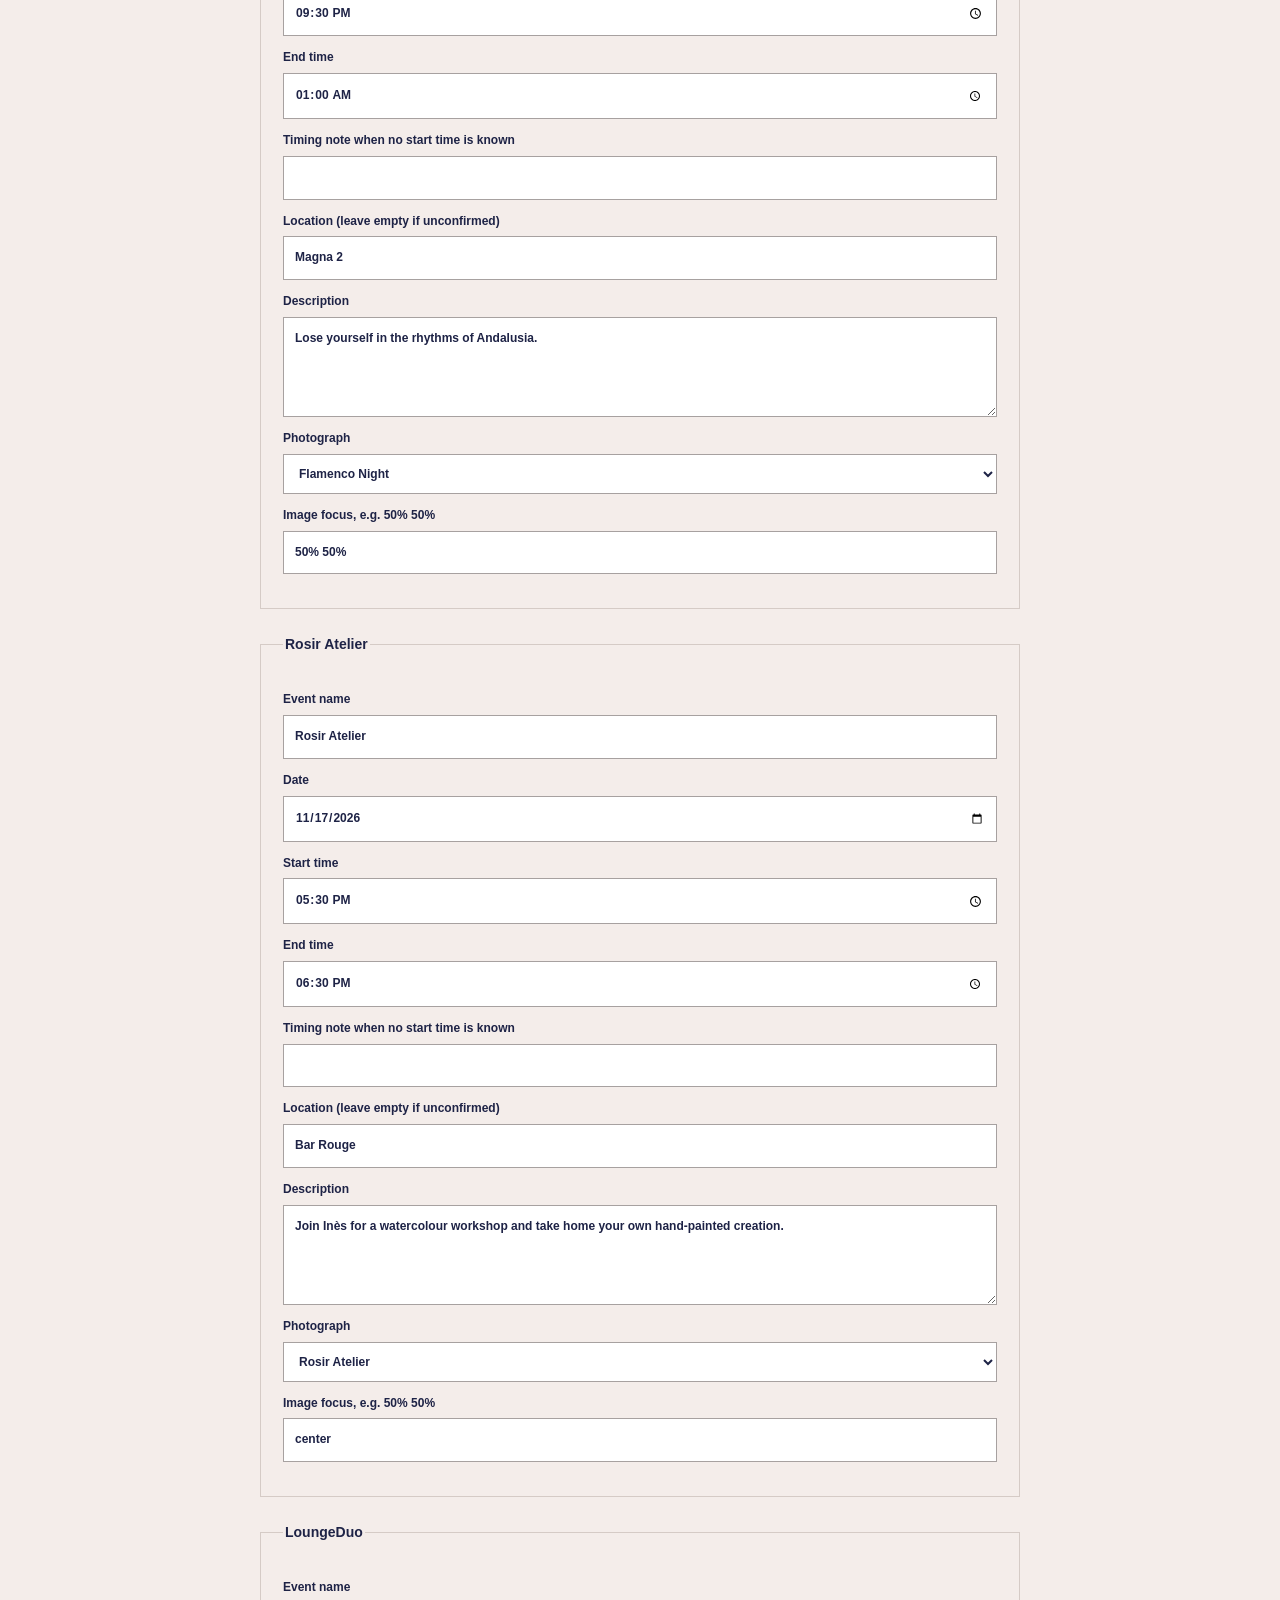
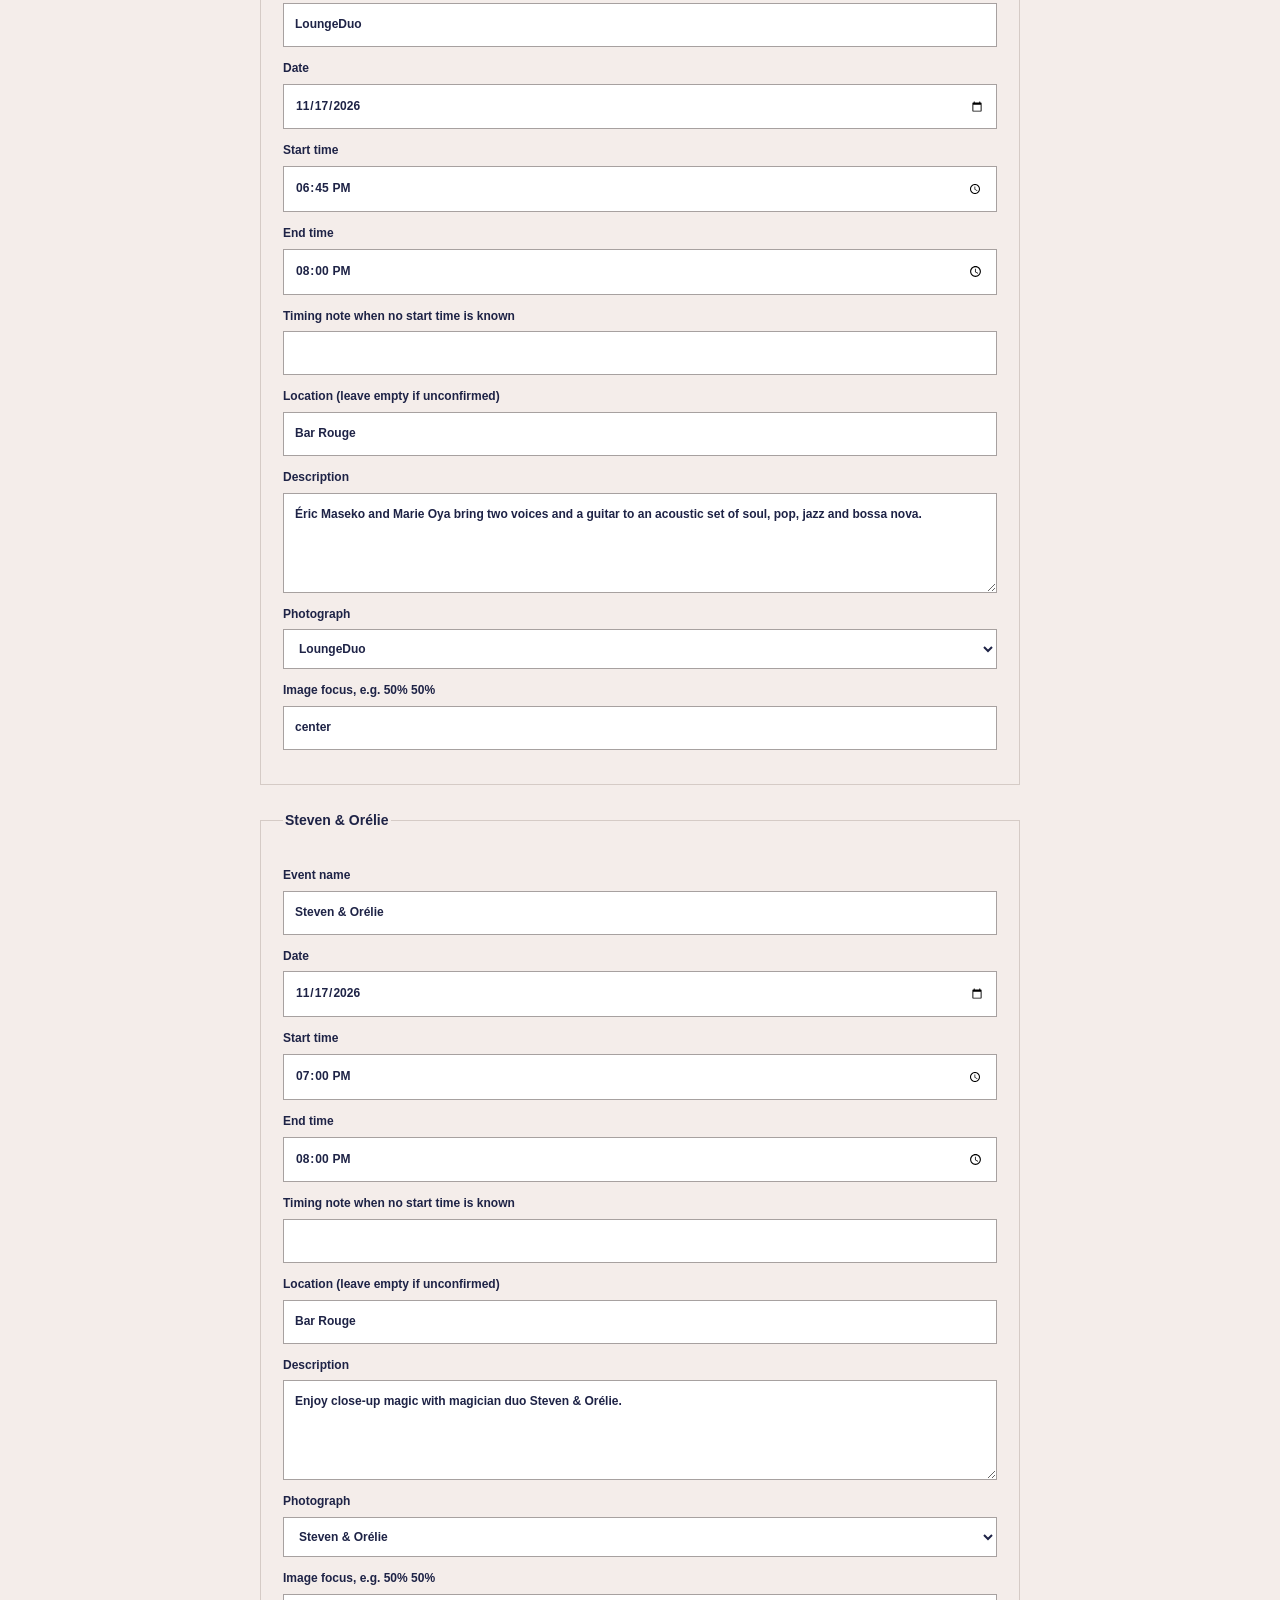
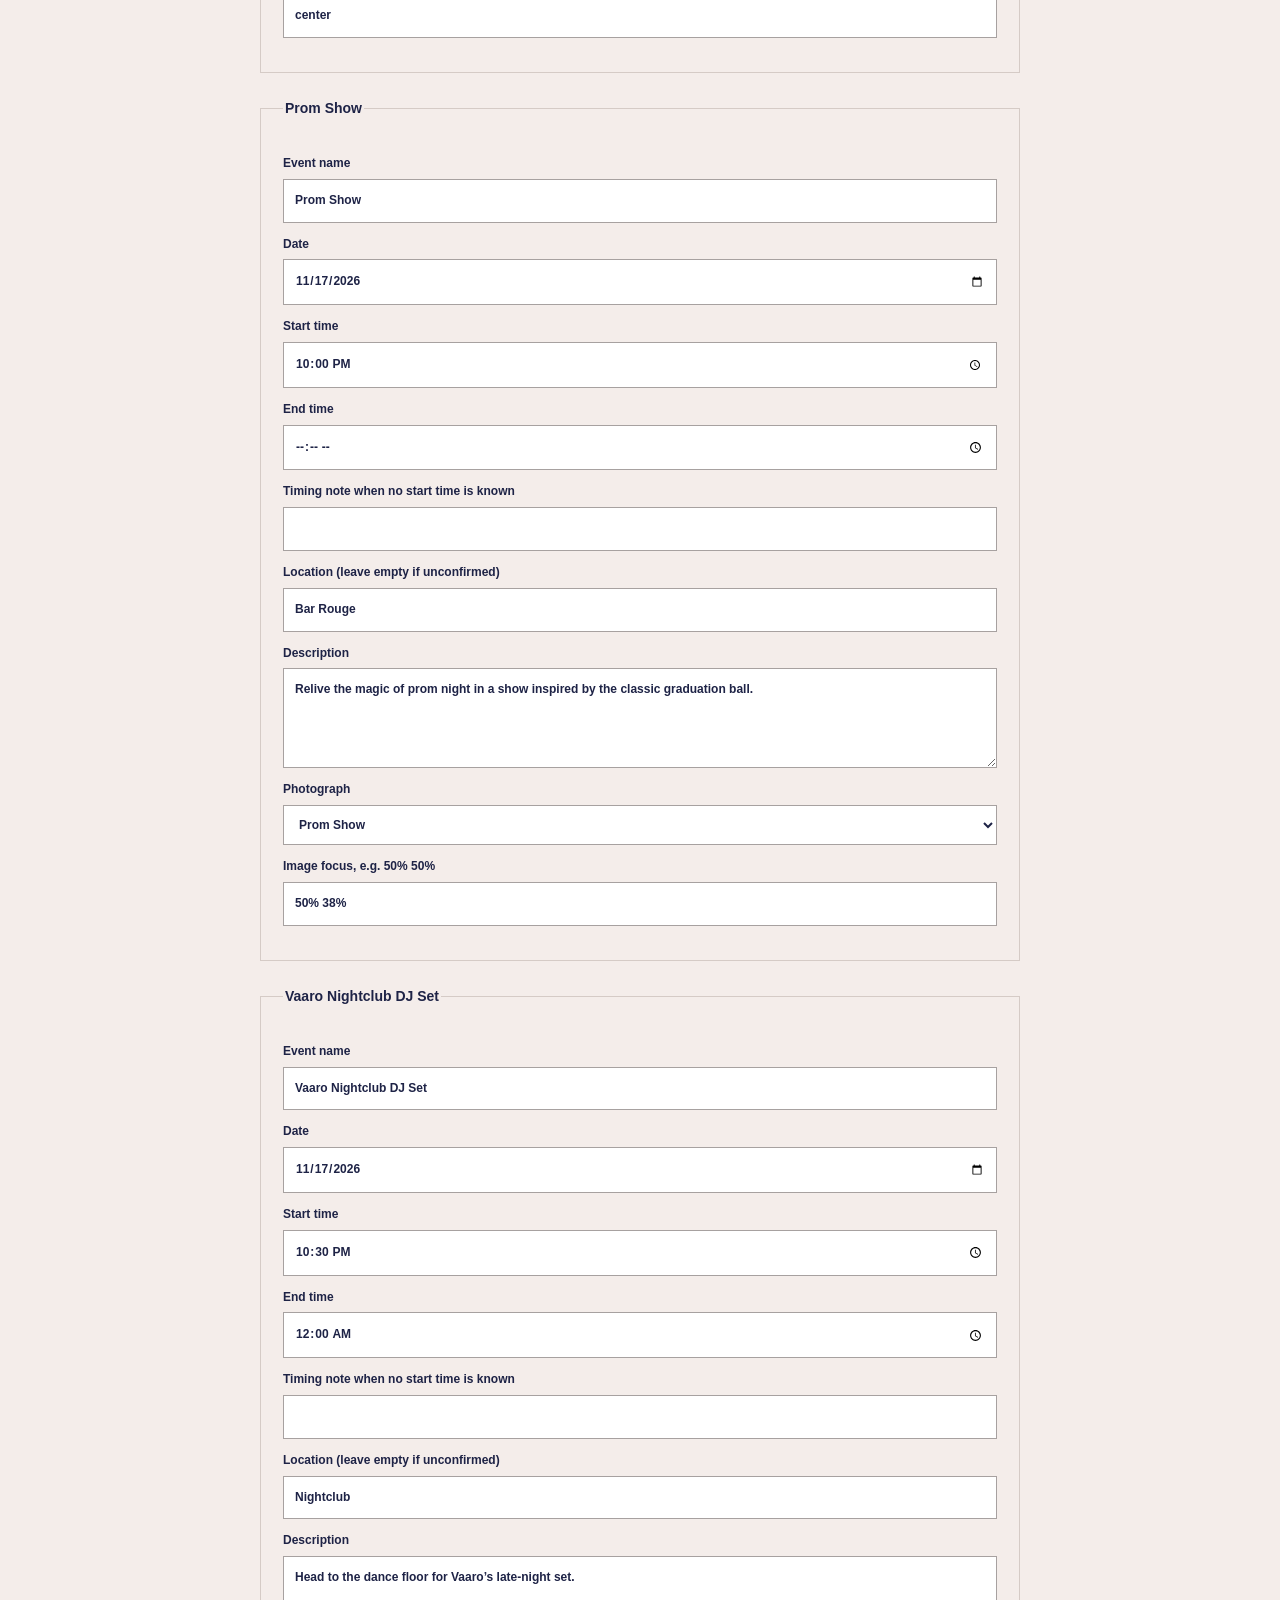
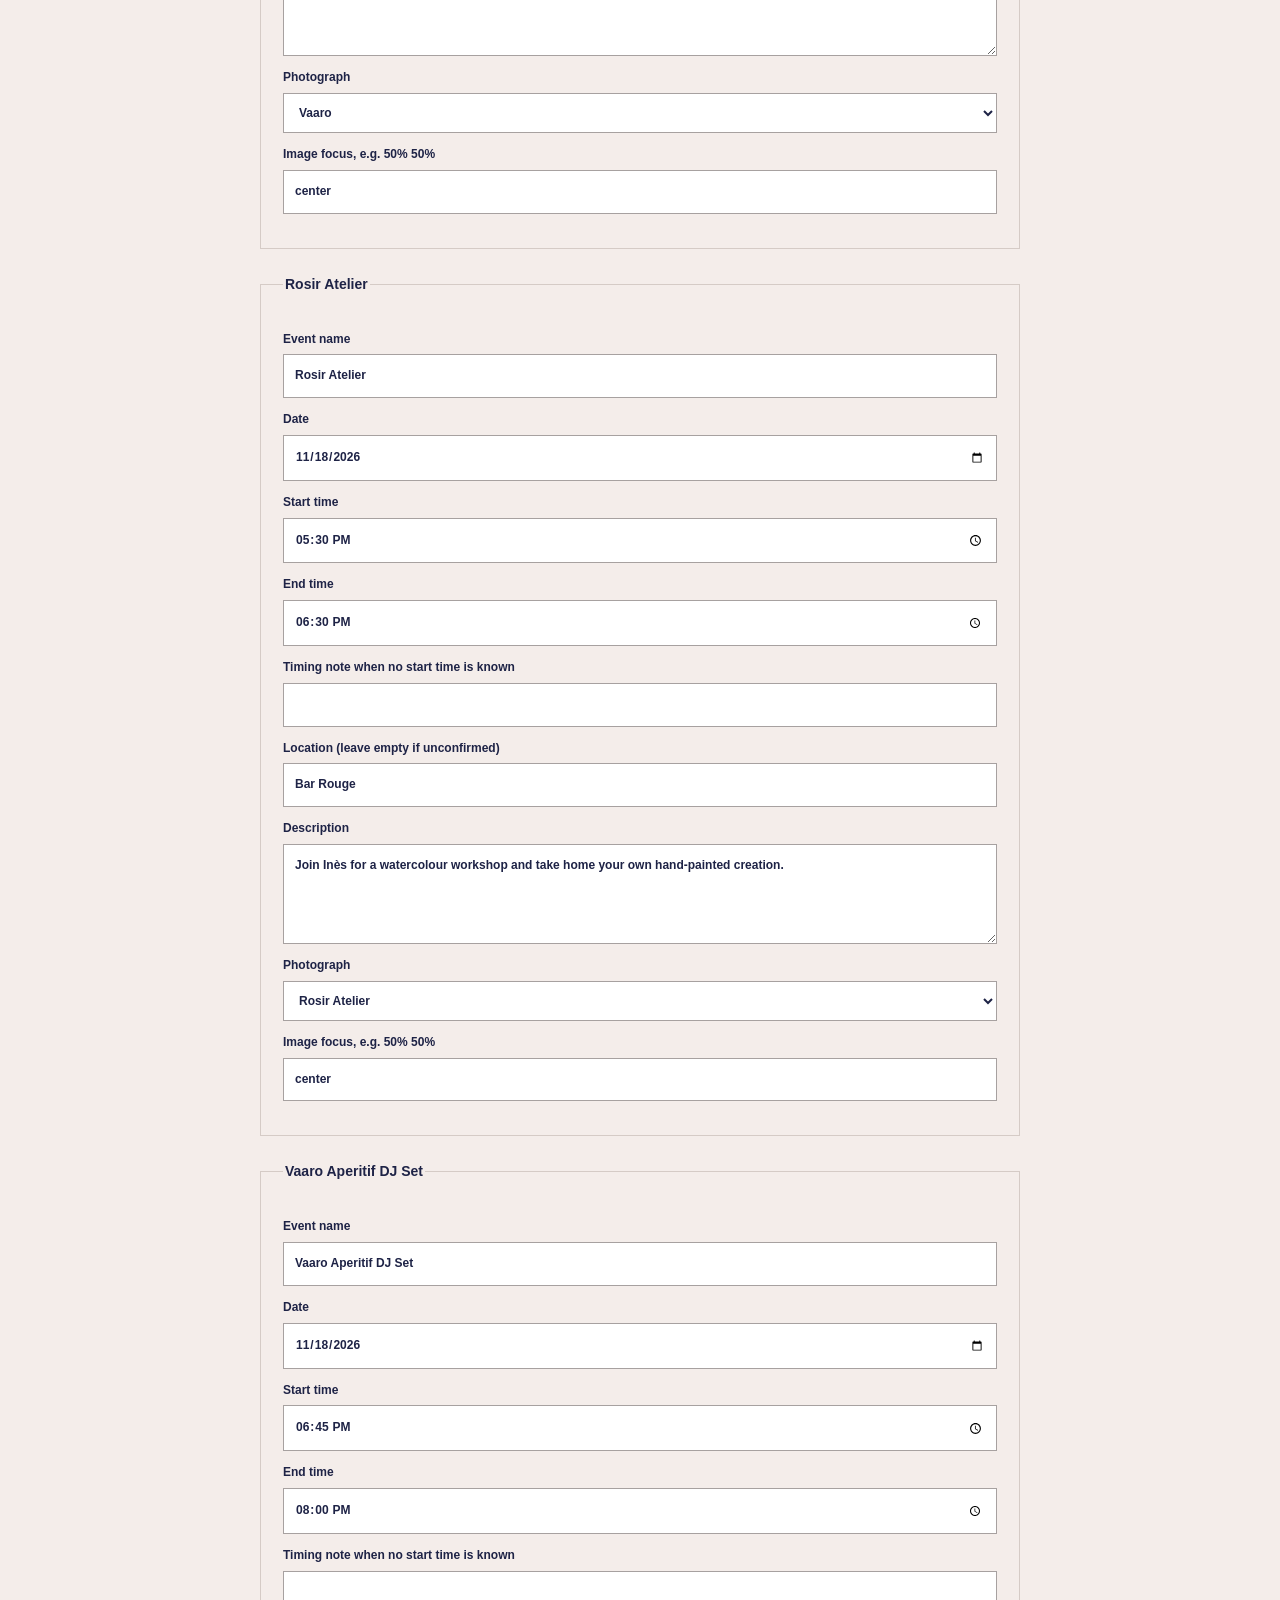
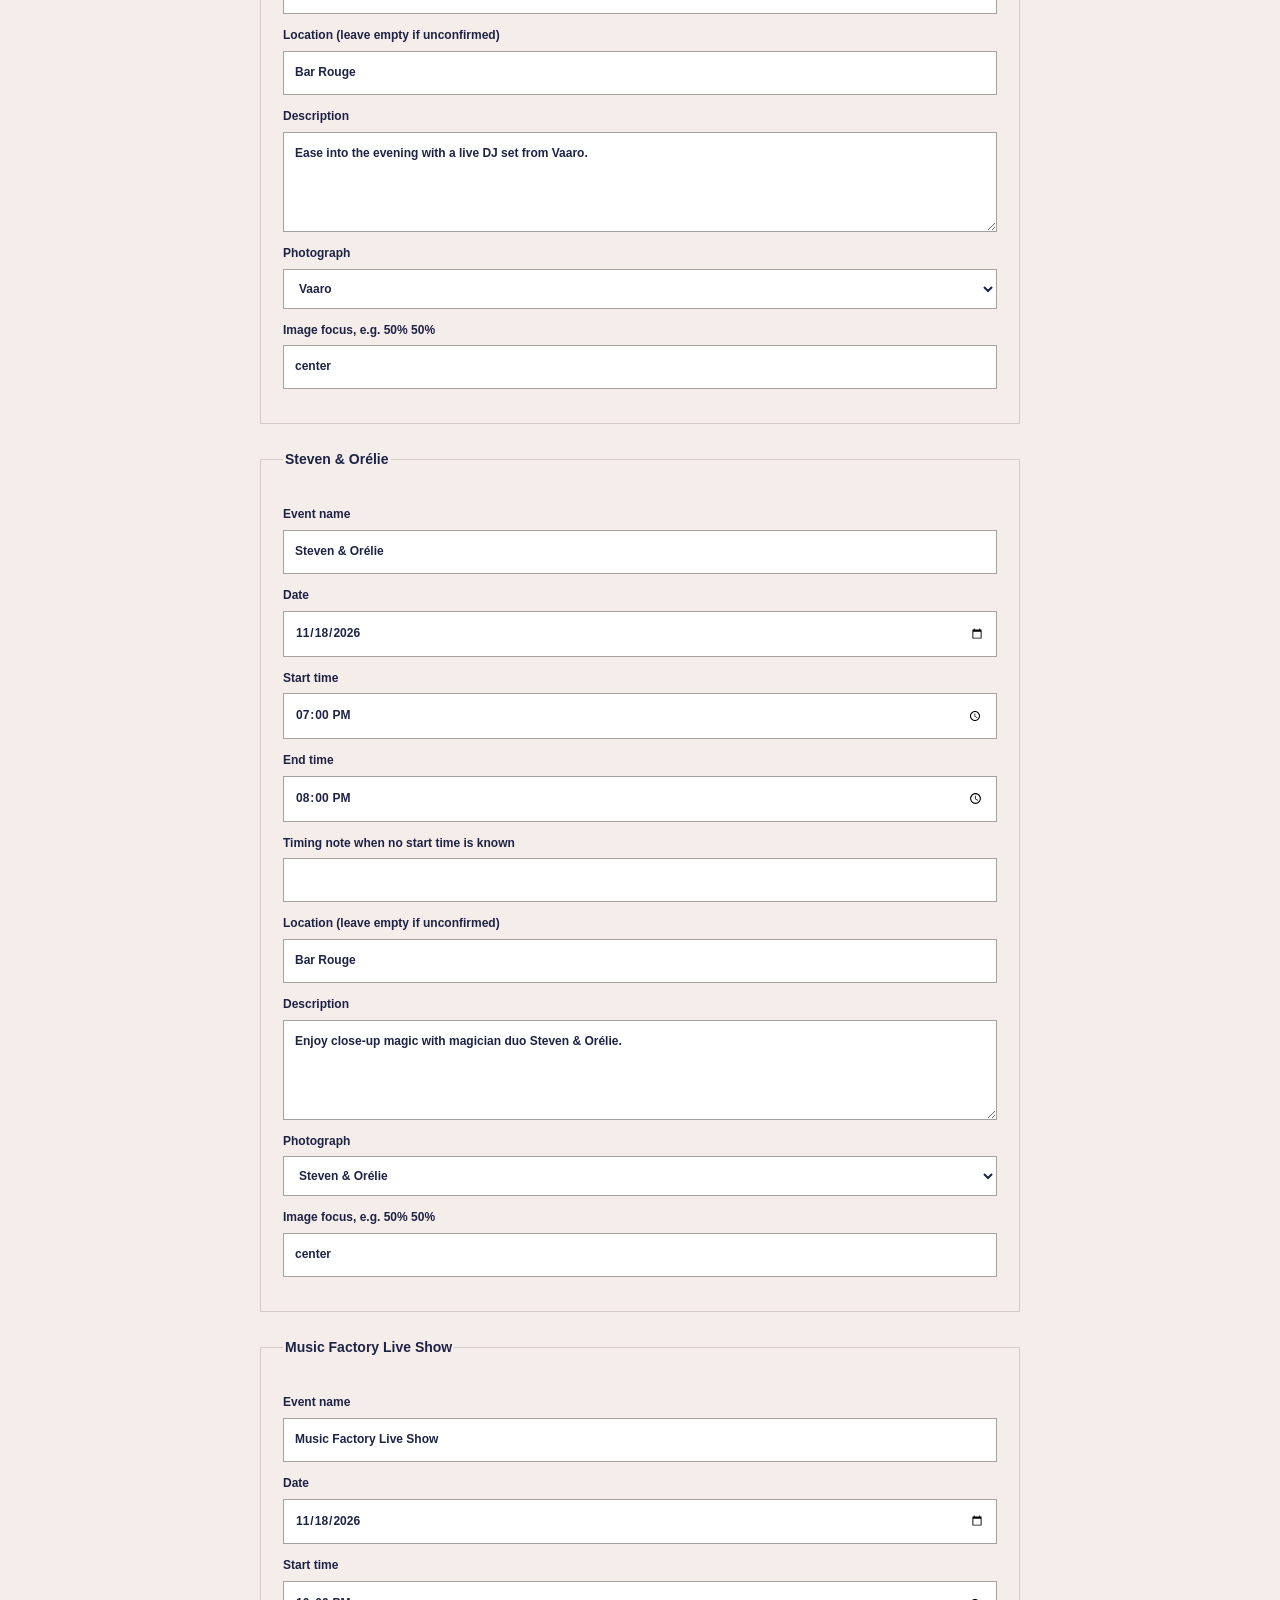
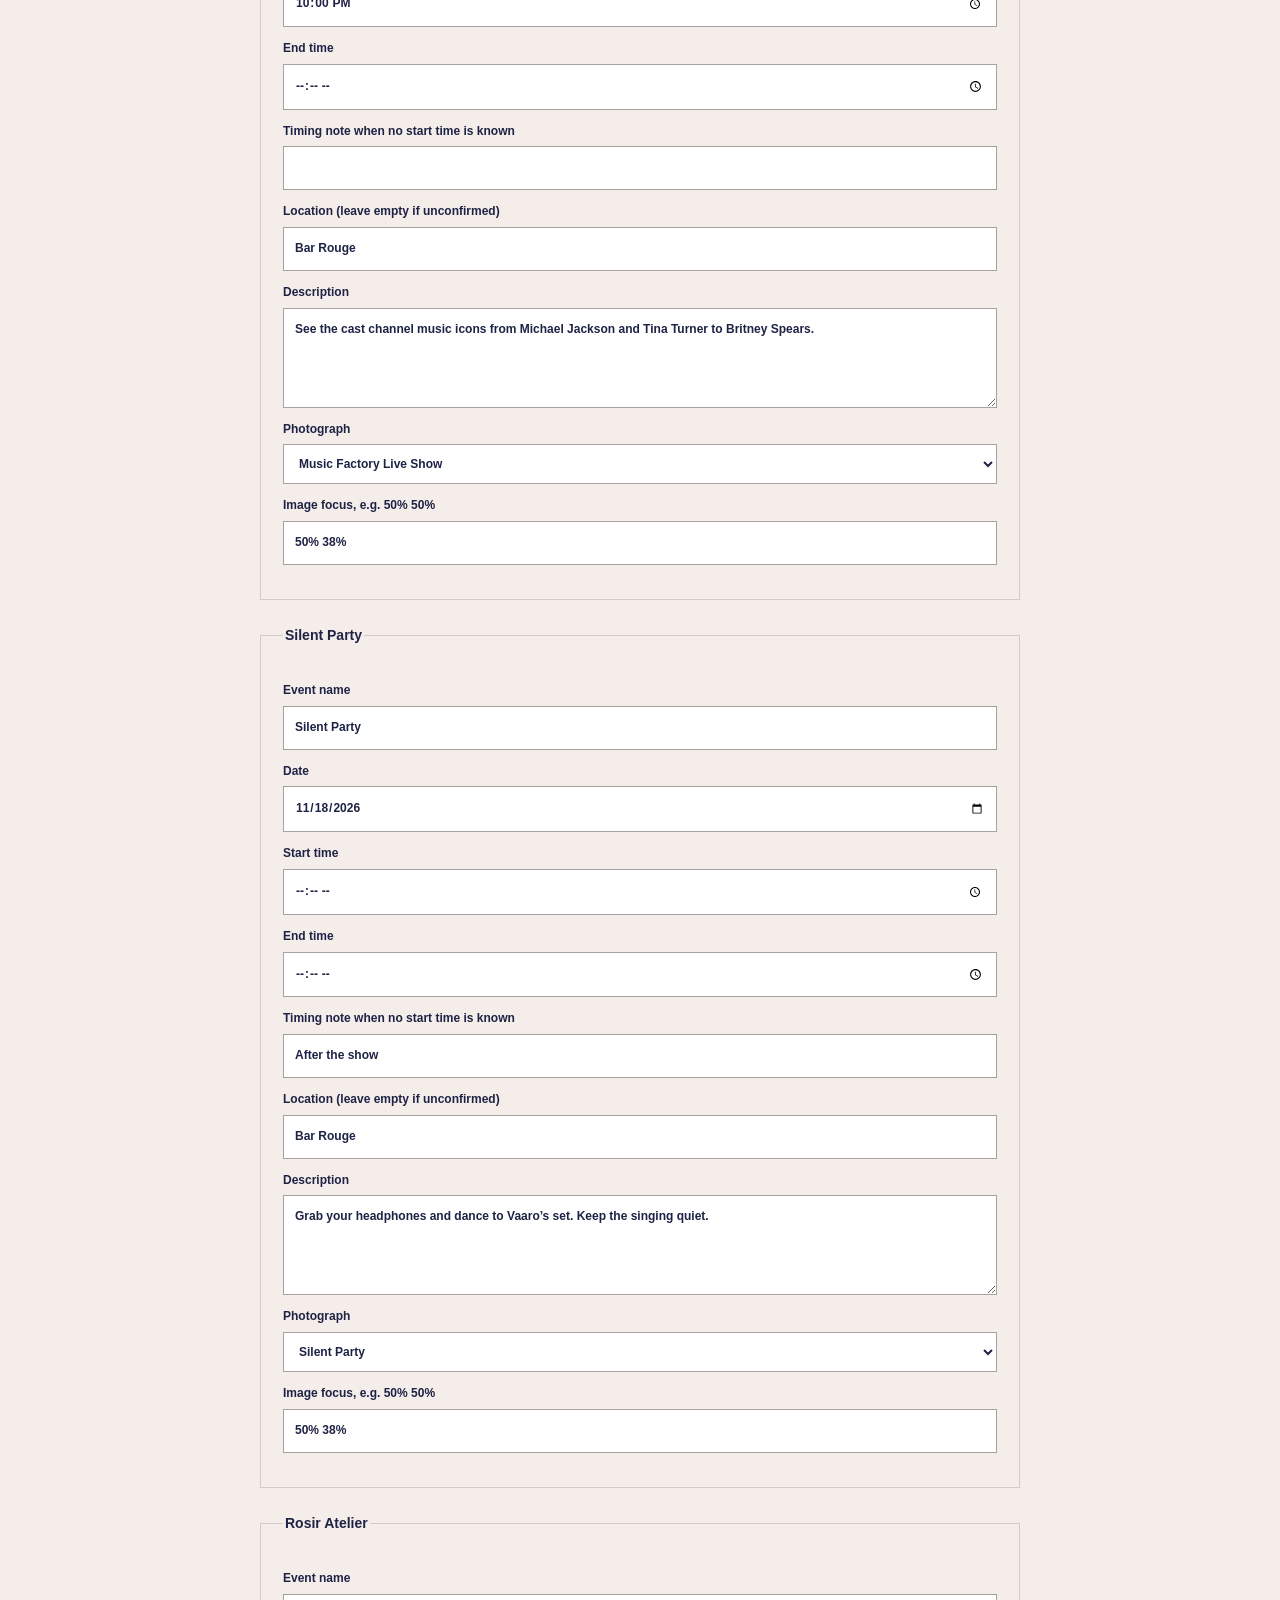
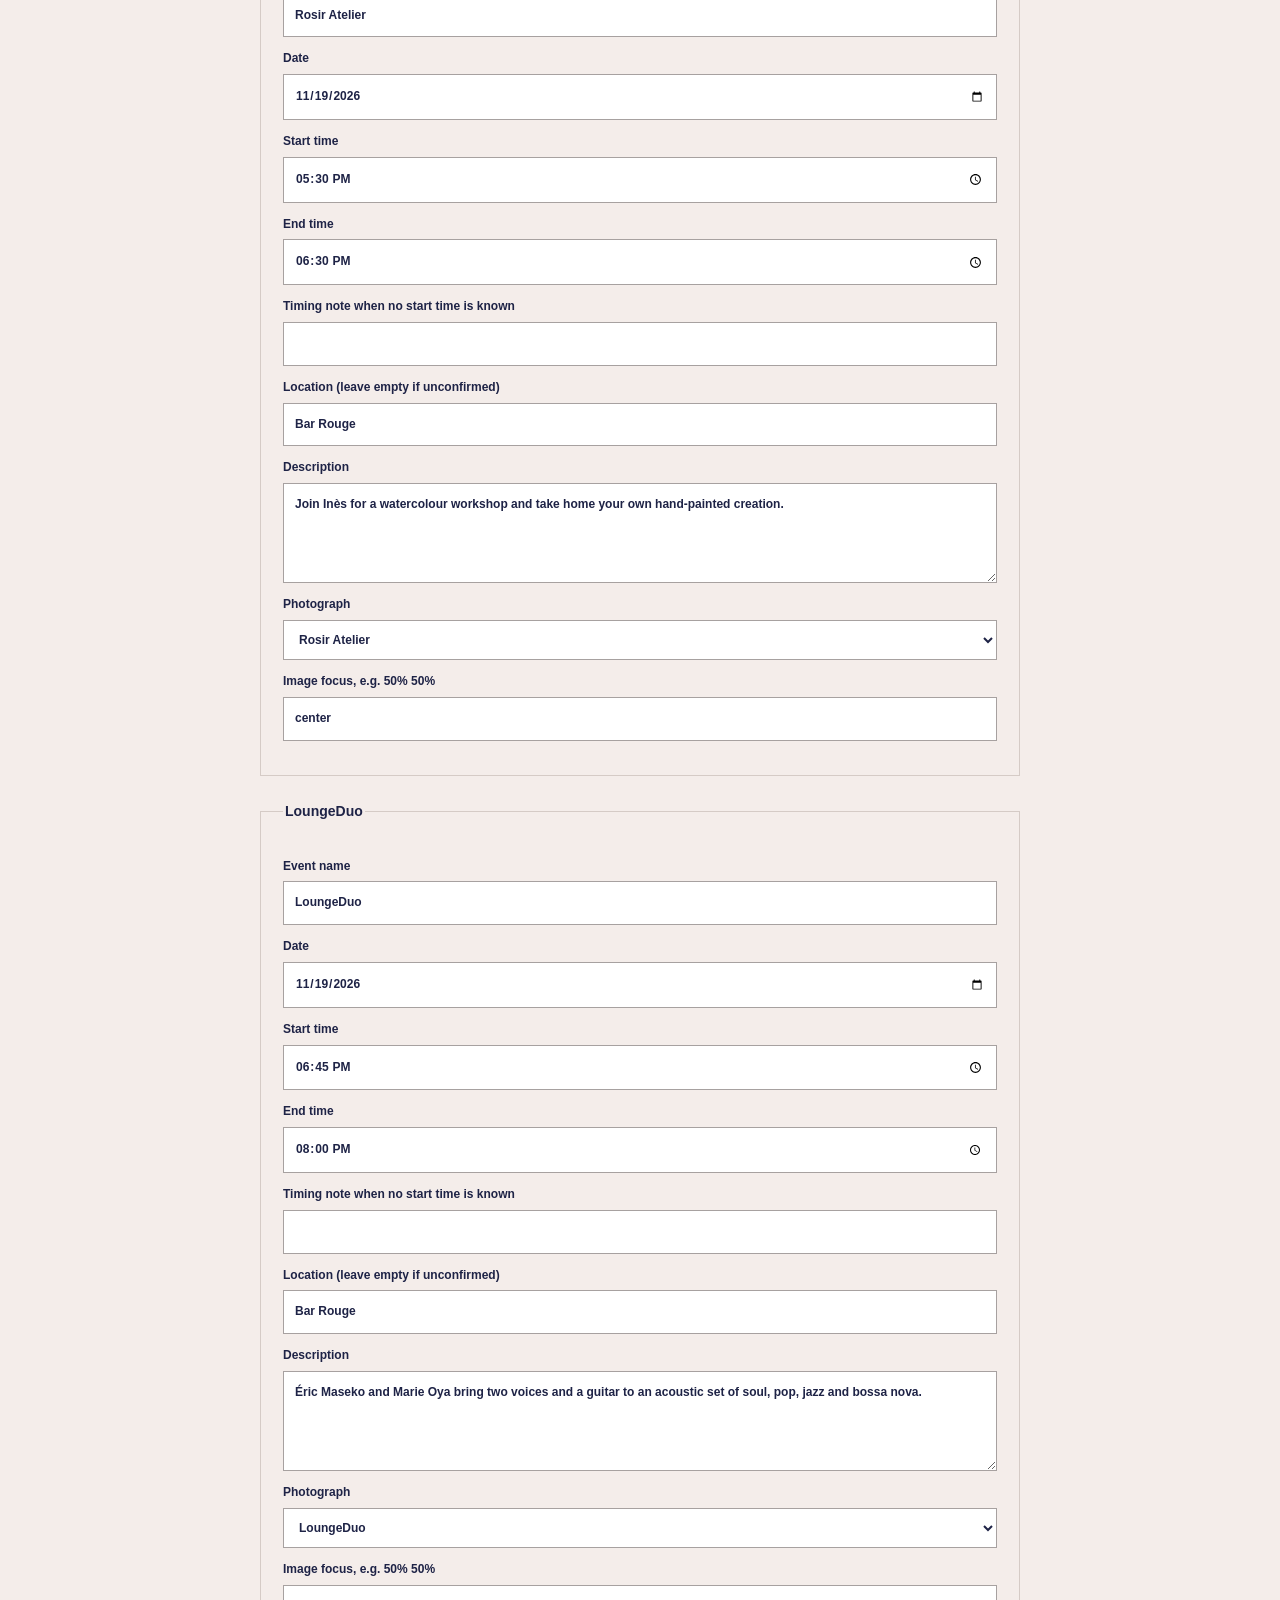
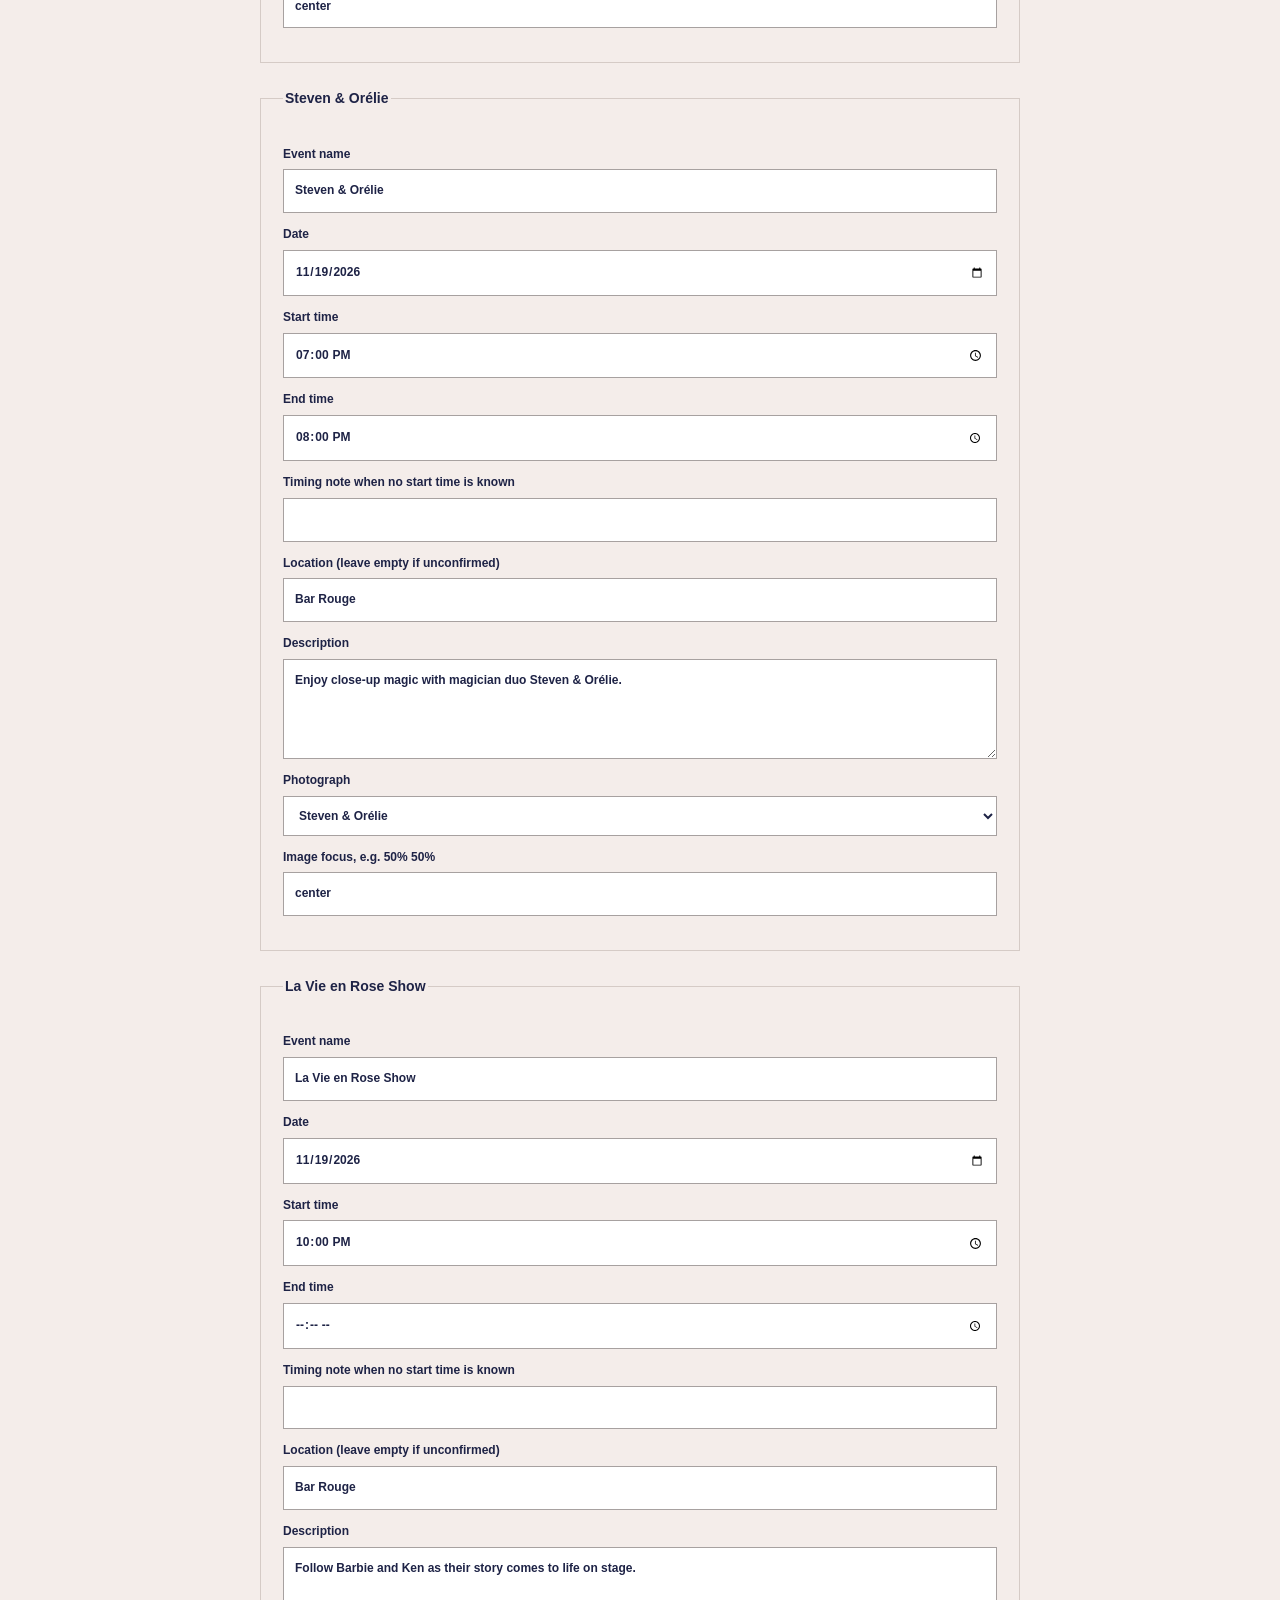
==== commit a10aba45: "Add files via upload" ====
--- a/editor.html
+++ b/editor.html
@@ -1 +1 @@
-<!doctype html><html lang="en"><head><meta charset="utf-8"><meta name="viewport" content="width=device-width,initial-scale=1"><title>Edit Live at Marbella</title><link rel="stylesheet" href="styles.css?v=8"><style>body{background:var(--paper);color:var(--navy);--line:#d5cbc6}main{max-width:800px;margin:25px auto;padding:20px}h1{font-size:48px}h2{font-size:28px}fieldset{border:1px solid var(--line);padding:22px;margin:24px 0}legend{font-weight:700}label{display:block;font-size:12px;font-weight:700;margin:12px 0}input,textarea,select{width:100%;display:block;margin-top:5px;padding:11px;border:1px solid #a7a1a0;background:#fff;color:var(--navy);border-radius:0}textarea{min-height:100px}.row{display:grid;grid-template-columns:repeat(3,1fr);gap:12px}.save{position:sticky;bottom:0;background:var(--paper);padding:16px 0;border-top:1px solid var(--line)}.save button{background:var(--navy);color:white;border:0;padding:14px 20px;font-weight:700}.help{font-size:13px;line-height:1.8}#status{font-size:12px;color:#28553c}@media(max-width:500px){main{padding:16px;margin:0}.row{grid-template-columns:1fr}fieldset{padding:16px}}</style><script defer src="events-data.js?v=5"></script><script defer src="editor.js?v=4"></script></head><body><main><a class="back" href="index.html">← View website</a><h1>Edit your <em>moments.</em></h1><p class="help">Change the fields below, then download the updated <strong>events-data.js</strong>. Replace that file in GitHub and commit to update the published website. These edits stay in this page until you download; they do not change the live site automatically.</p><form id="editor"><div id="fields"></div><div class="save"><button type="submit">Download updated events-data.js</button><p id="status" role="status"></p></div></form></main></body></html>
+<!doctype html><html lang="en"><head><meta charset="utf-8"><meta name="viewport" content="width=device-width,initial-scale=1"><title>Edit Live at Marbella</title><link rel="stylesheet" href="styles.css?v=8"><style>body{background:var(--paper);color:var(--navy);--line:#d5cbc6}main{max-width:800px;margin:25px auto;padding:20px}h1{font-size:48px}h2{font-size:28px}fieldset{border:1px solid var(--line);padding:22px;margin:24px 0}legend{font-weight:700}label{display:block;font-size:12px;font-weight:700;margin:12px 0}input,textarea,select{width:100%;display:block;margin-top:5px;padding:11px;border:1px solid #a7a1a0;background:#fff;color:var(--navy);border-radius:0}textarea{min-height:100px}.row{display:grid;grid-template-columns:repeat(3,1fr);gap:12px}.save{position:sticky;bottom:0;background:var(--paper);padding:16px 0;border-top:1px solid var(--line)}.save button{background:var(--navy);color:white;border:0;padding:14px 20px;font-weight:700}.help{font-size:13px;line-height:1.8}#status{font-size:12px;color:#28553c}@media(max-width:500px){main{padding:16px;margin:0}.row{grid-template-columns:1fr}fieldset{padding:16px}}</style><script defer src="events-data.js?v=6"></script><script defer src="editor.js?v=4"></script></head><body><main><a class="back" href="index.html">← View website</a><h1>Edit your <em>moments.</em></h1><p class="help">Change the fields below, then download the updated <strong>events-data.js</strong>. Replace that file in GitHub and commit to update the published website. These edits stay in this page until you download; they do not change the live site automatically.</p><form id="editor"><div id="fields"></div><div class="save"><button type="submit">Download updated events-data.js</button><p id="status" role="status"></p></div></form></main></body></html>
